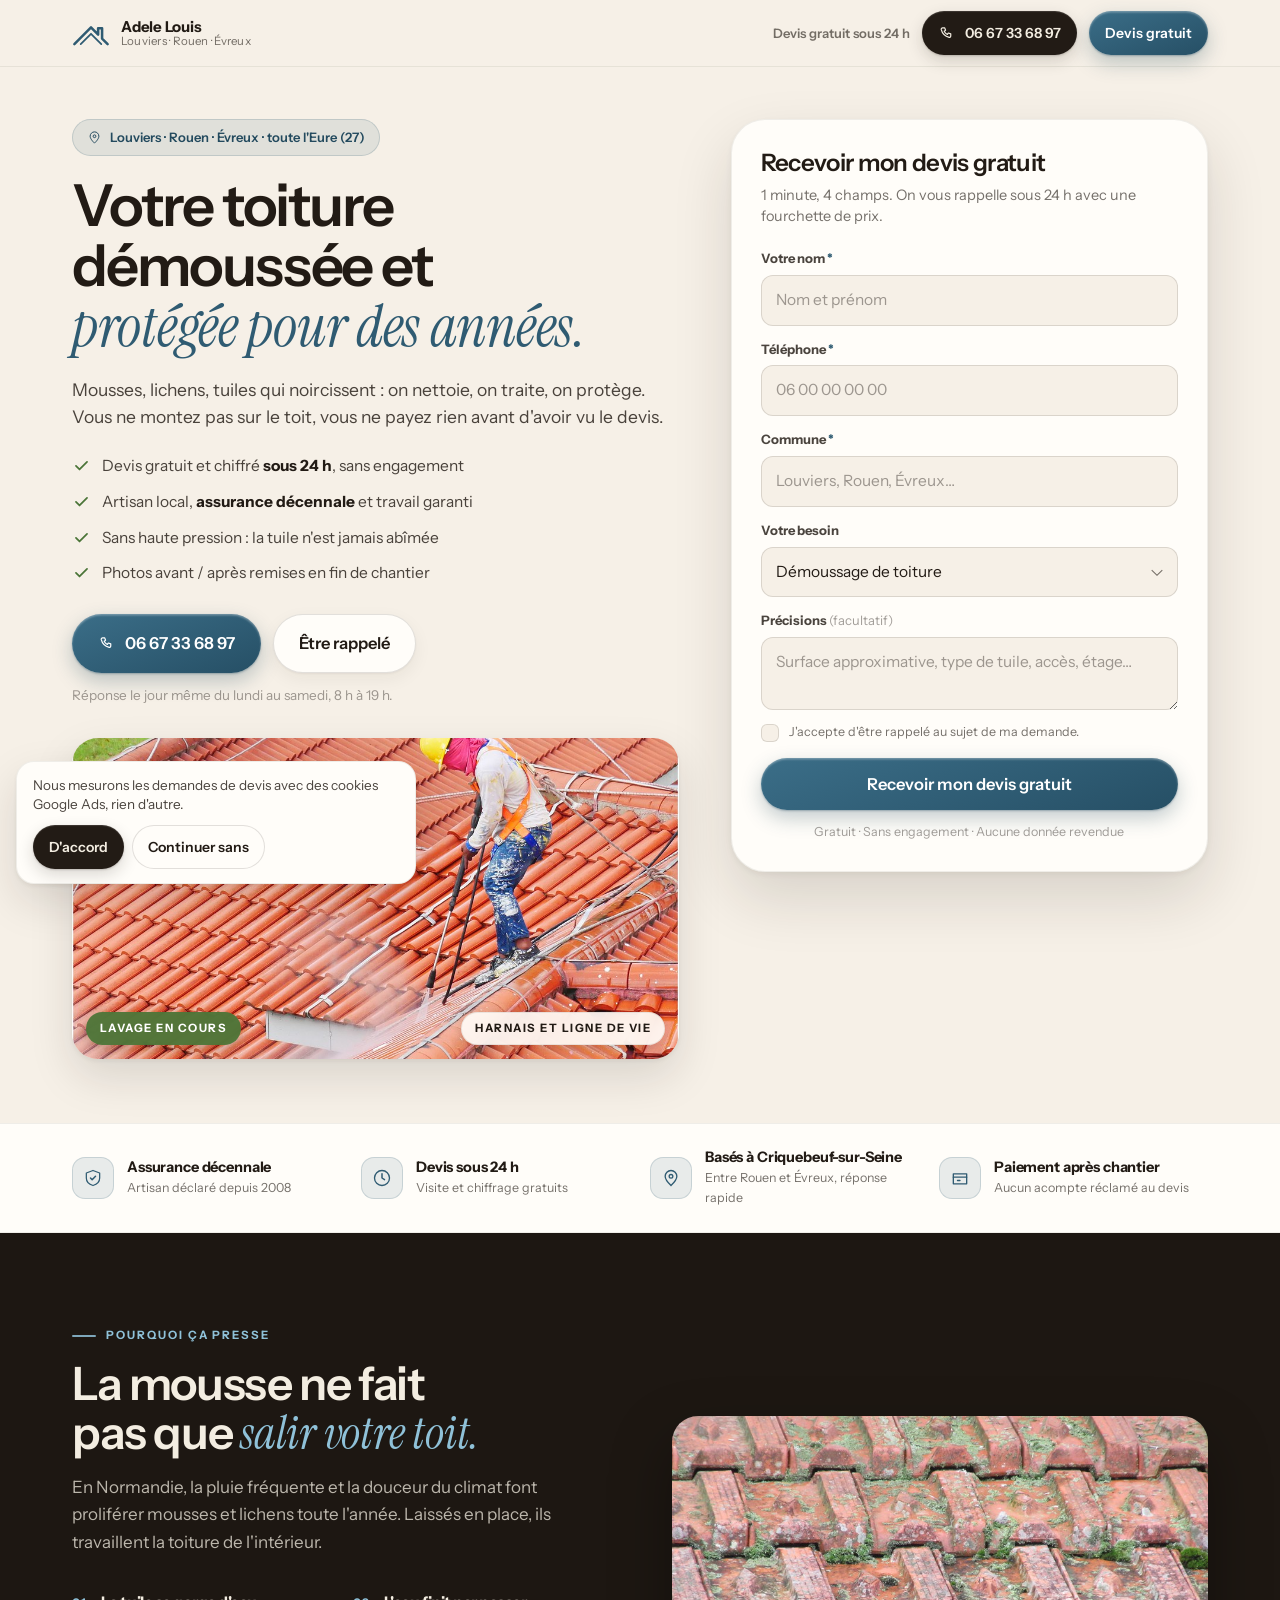
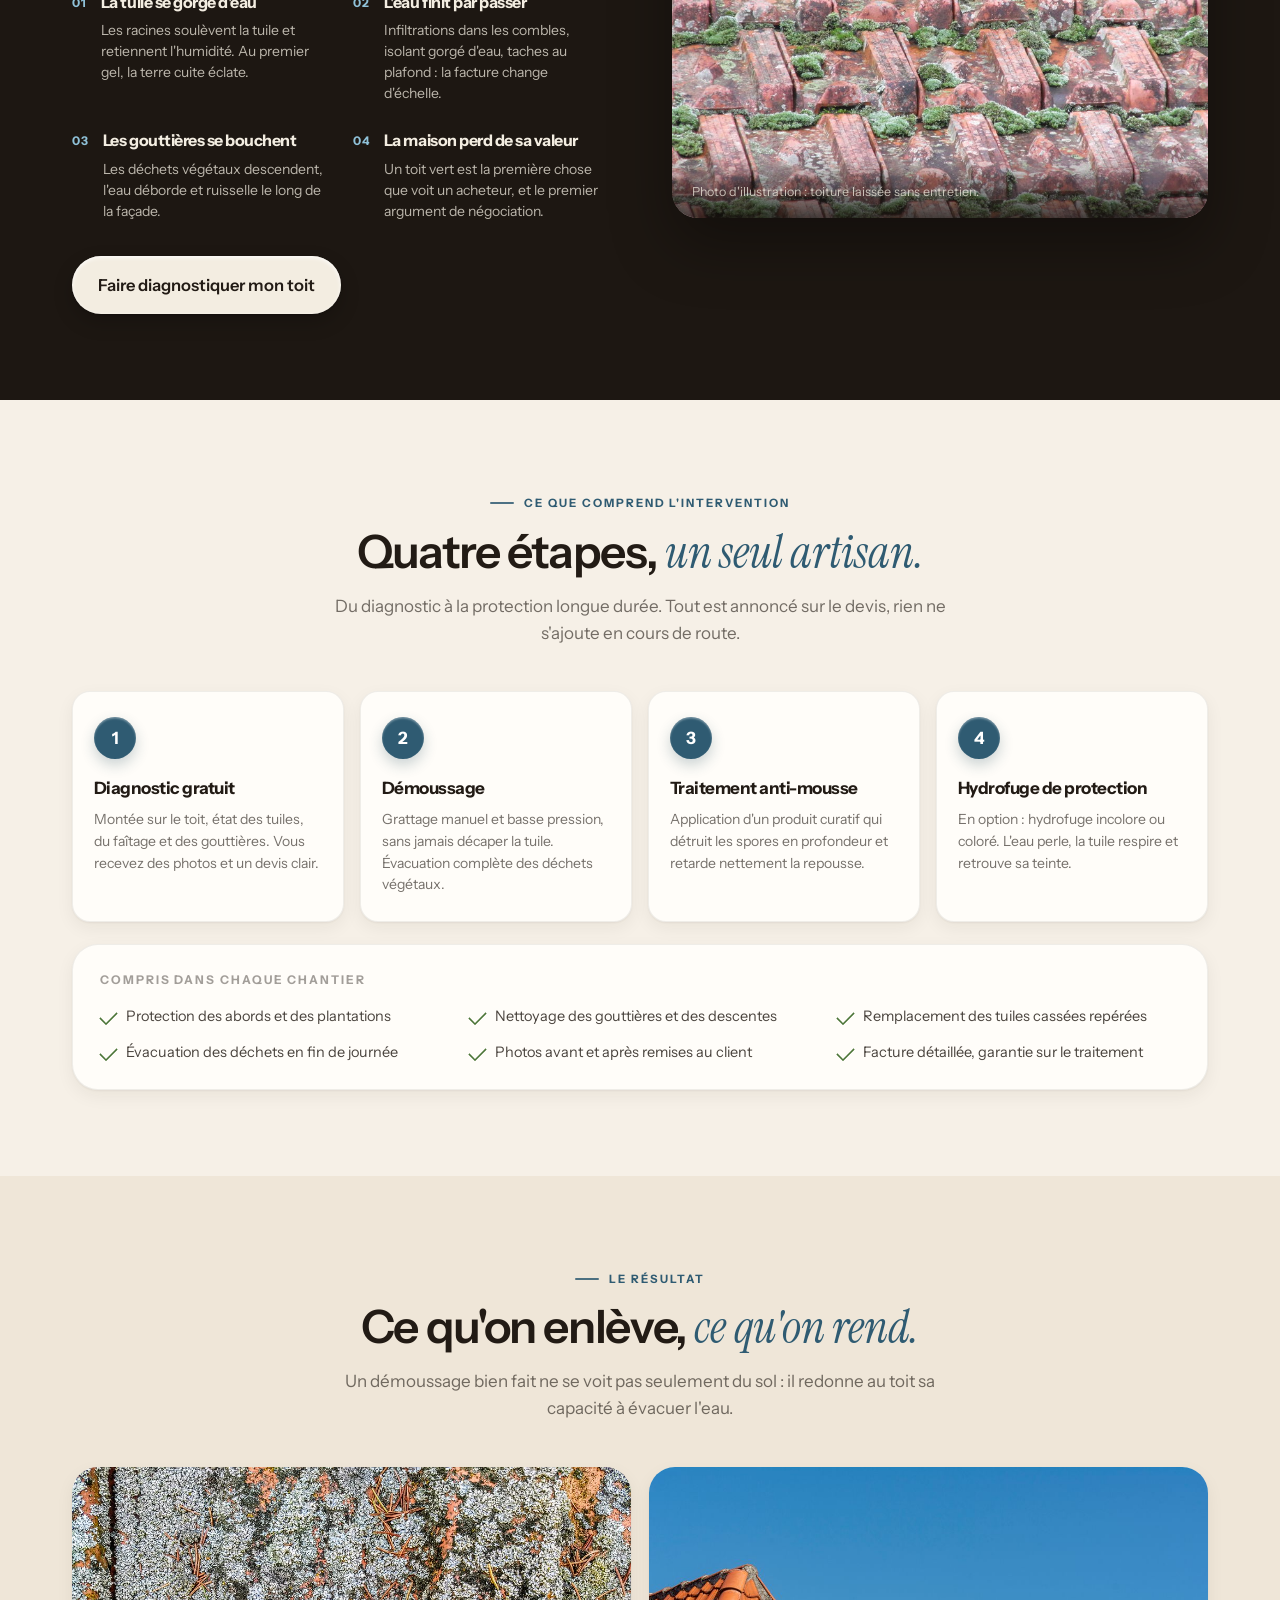
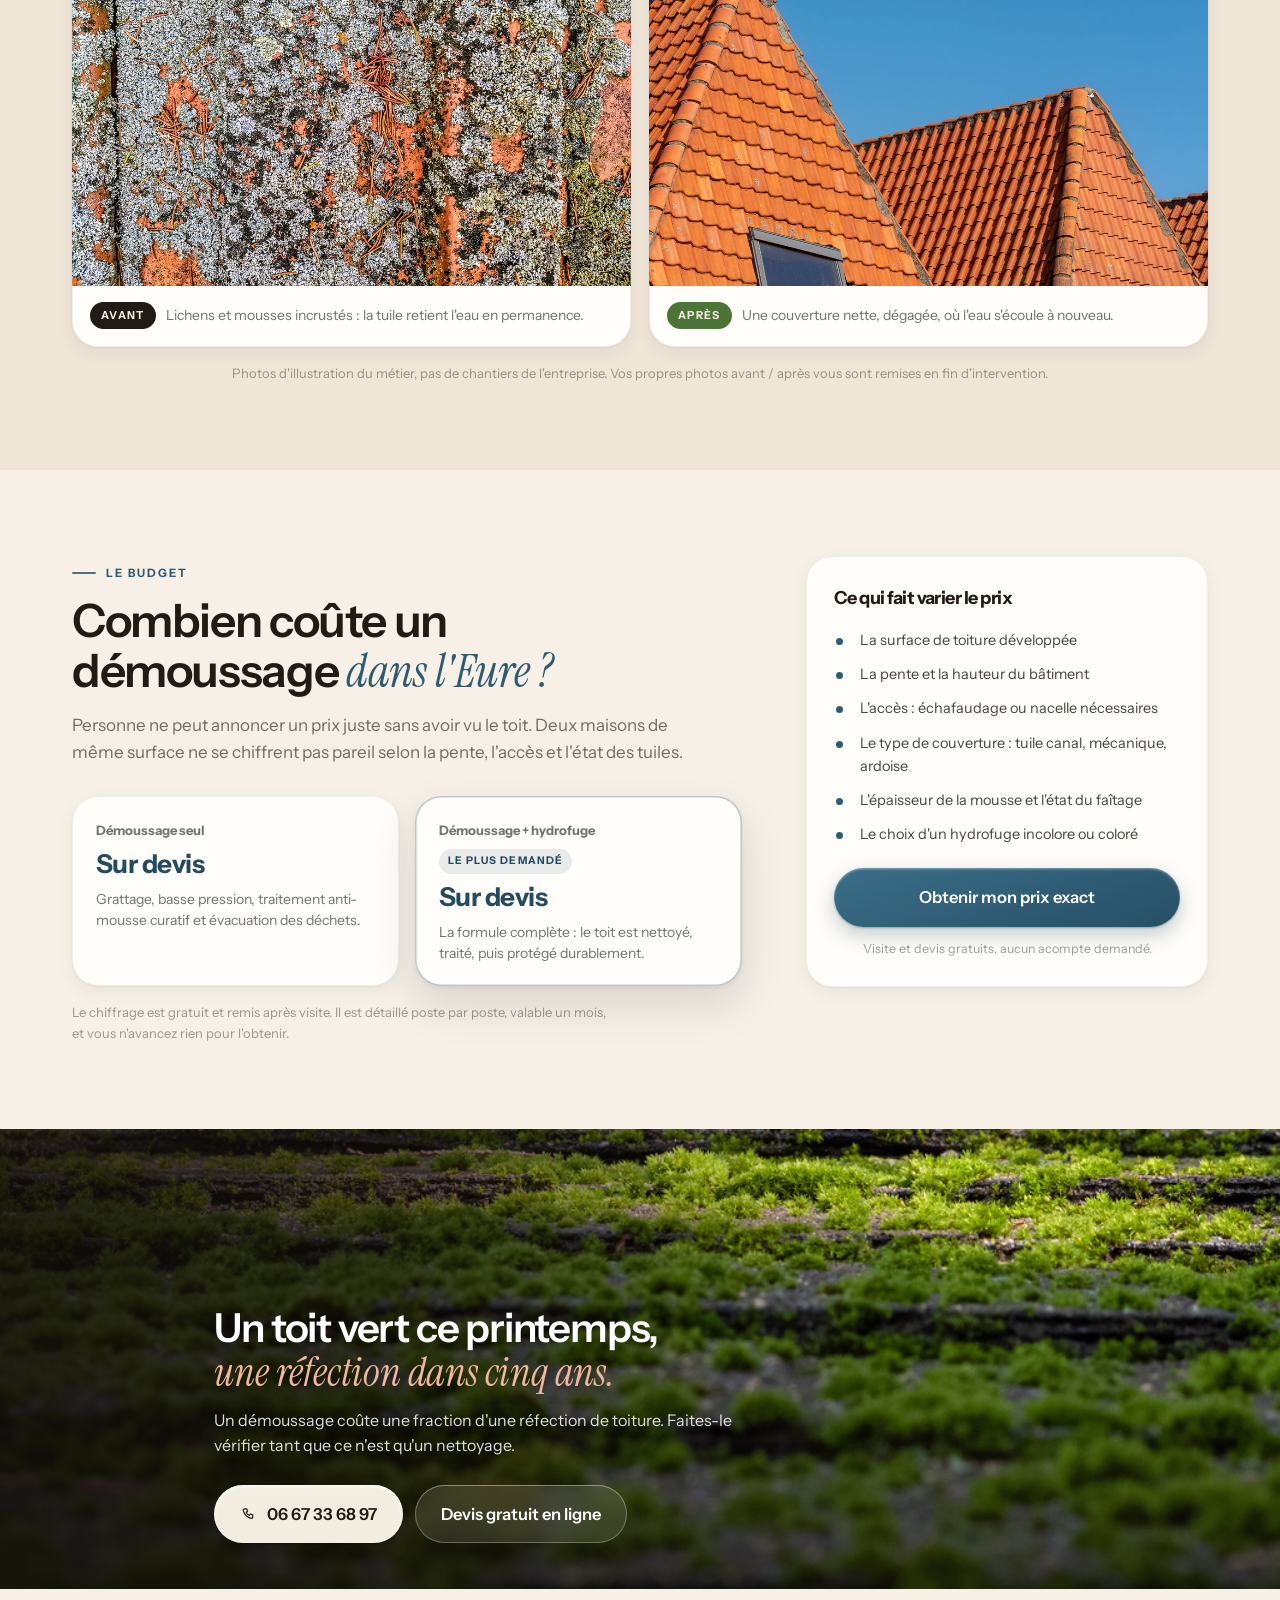
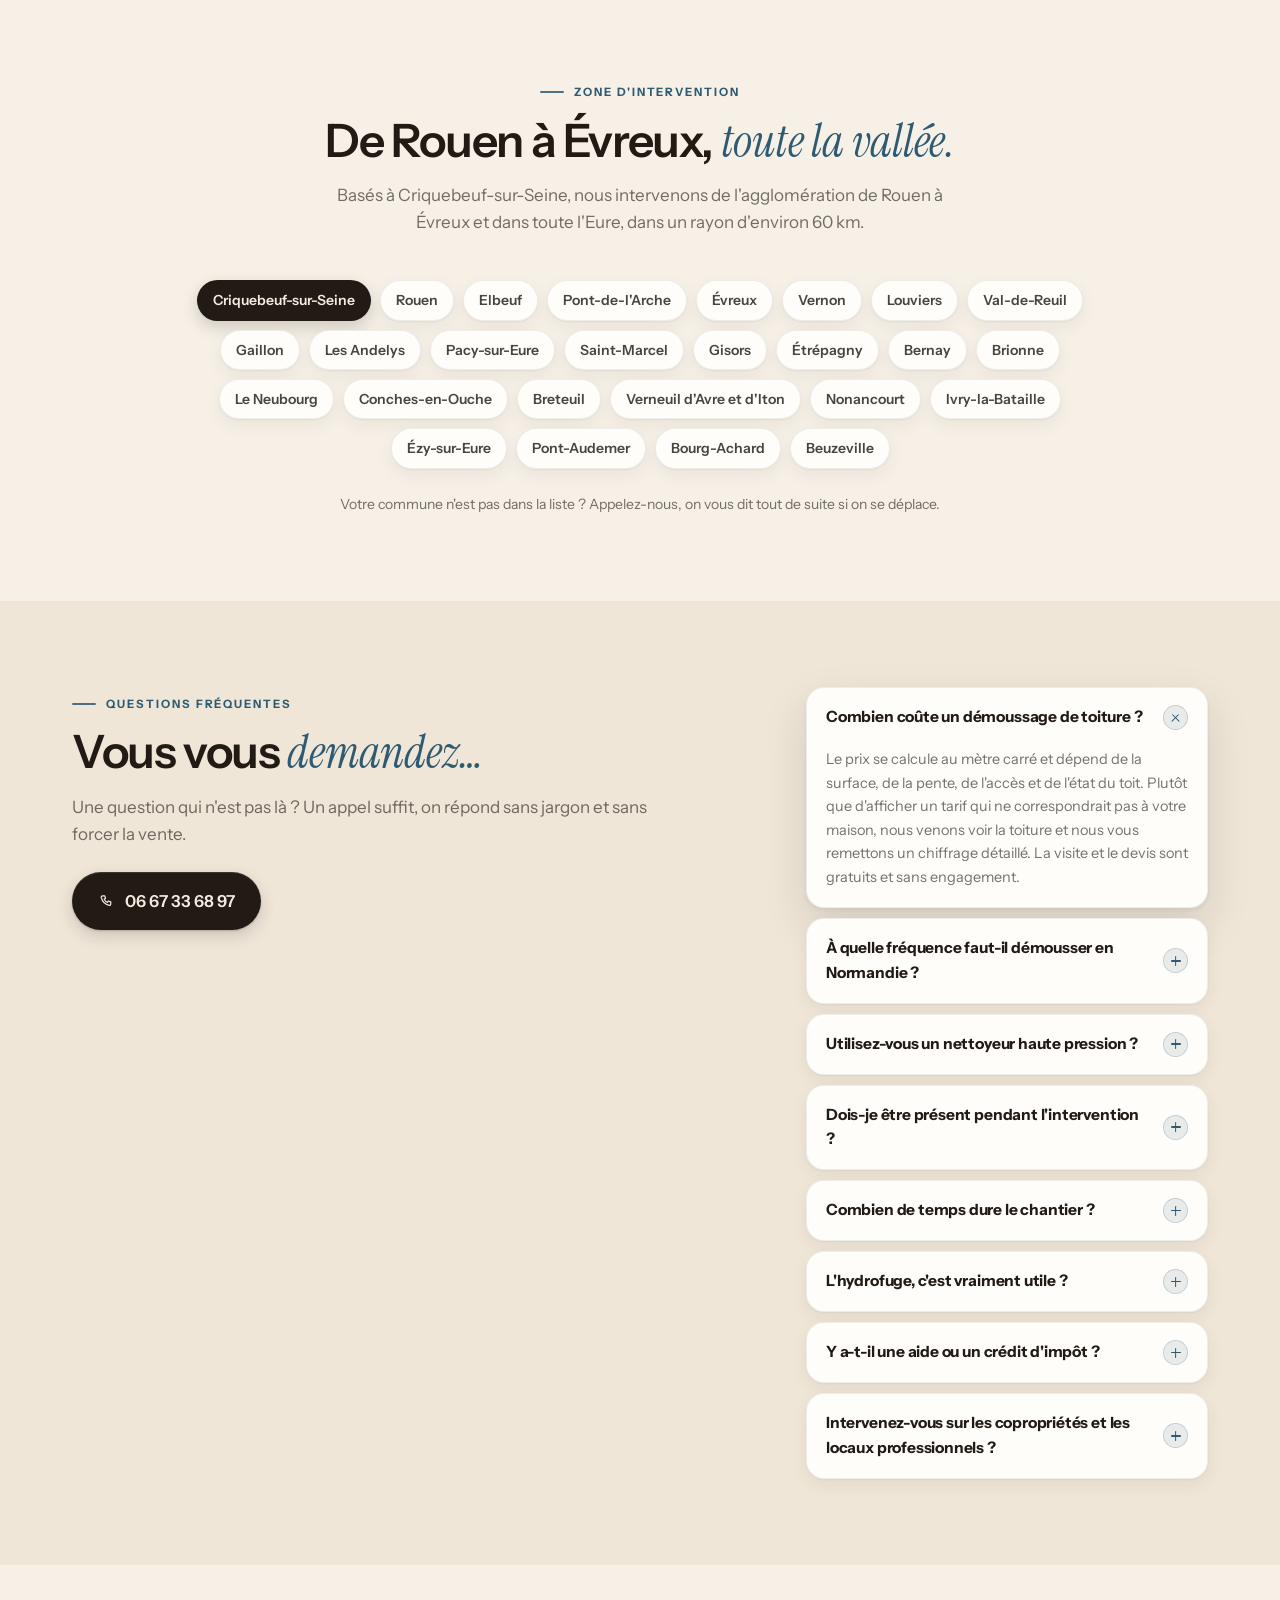
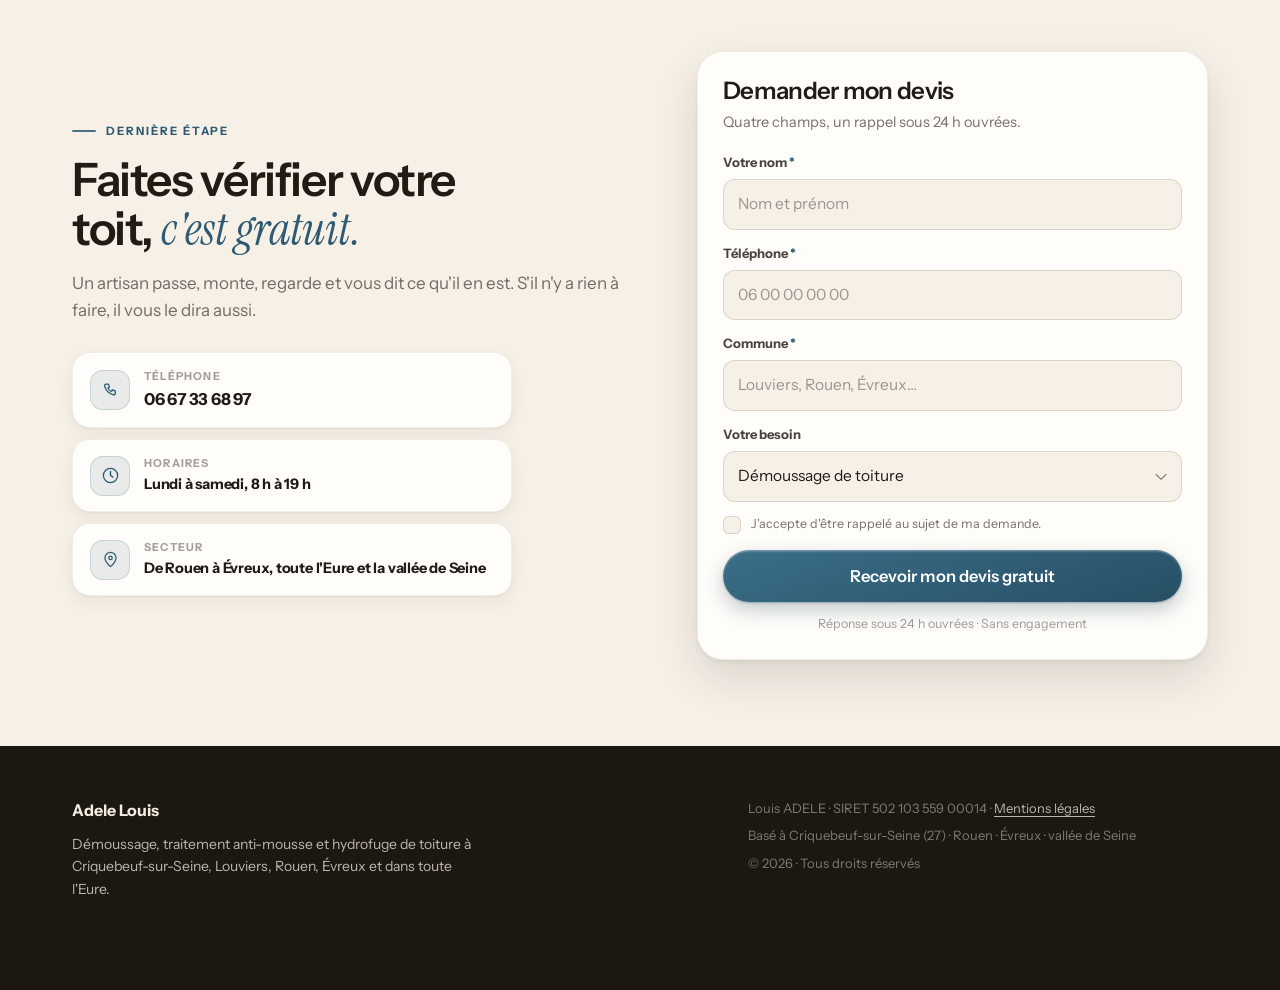
==== index.html @ 1c29164e "Mentions légales (SIRET 502 103 559 00014) + ancienneté 2008 en réassurance Co-Authored-By: Claude F" ====
<!DOCTYPE html>
<html lang="fr">
<head>
<meta charset="UTF-8" />
<meta name="viewport" content="width=device-width, initial-scale=1" />

<!-- ============================================================
     Réels et vérifiés : le nom "Adele Louis" (artisan dans l'Eure, 27)
     Réels et vérifiés aussi : le téléphone 06 67 33 68 97 et les conversions
     Google Ads (compte 154-409-0091, étiquettes AW-18401220120 câblées).
     Clé Web3Forms EN PLACE (2026-09-04) : les 2 formulaires envoient pour de vrai.
     Domaine EN LIGNE (Cloudflare Pages, auto-deploy depuis GitHub).
     Mentions légales EN PLACE (SIRET 502 103 559 00014, page mentions-legales.html).
     ⚠️ RESTE À FAIRE : avis Google (section #avis), prix (« Sur devis »),
     nom de l'assureur décennale à ajouter aux mentions dès que le client le donne.
     Détail complet dans README.md
     ============================================================ -->

<title>Démoussage de toiture dans l'Eure : devis gratuit sous 24 h | Louviers, Rouen, Évreux</title>
<meta name="description" content="Démoussage et traitement hydrofuge de toiture à Louviers, Rouen, Évreux et dans toute l'Eure (27). Artisan local, assurance décennale, devis gratuit sous 24 h. ☎ 06 67 33 68 97" />
<!-- ⚠️ noindex tant que la page n'a ni mentions légales, ni SIRET, ni domaine définitif :
     une fiche d'entreprise incomplète n'a rien à faire dans l'index Google. Google Ads, lui,
     accepte parfaitement une landing en noindex : le noindex ne bloque pas la diffusion.
     Passer en "index, follow" une fois le légal en place, ou laisser noindex si la page
     double le site existant du client : une landing Ads n'a pas besoin d'être indexée. -->
<meta name="robots" content="noindex, nofollow" />
<link rel="canonical" href="https://adelelouis-toiture.fr/" />

<meta property="og:type" content="website" />
<meta property="og:locale" content="fr_FR" />
<meta property="og:title" content="Démoussage de toiture dans l'Eure : devis gratuit sous 24 h" />
<meta property="og:description" content="Votre toit débarrassé des mousses et lichens, puis protégé pour des années. Évreux, Vernon, Louviers et toute l'Eure. Devis gratuit et sans engagement." />
<meta property="og:url" content="https://adelelouis-toiture.fr/" />
<meta property="og:image" content="https://adelelouis-toiture.fr/assets/img/artisan-lavage-toiture.jpg" />
<meta name="twitter:card" content="summary_large_image" />

<link rel="icon" type="image/svg+xml" href="assets/favicon.svg" />
<meta name="theme-color" content="#F6F0E7" />
<meta name="geo.region" content="FR-27" />
<meta name="geo.placename" content="Criquebeuf-sur-Seine" />

<link rel="preconnect" href="https://fonts.googleapis.com" />
<link rel="preconnect" href="https://fonts.gstatic.com" crossorigin />
<link rel="stylesheet" href="https://fonts.googleapis.com/css2?family=Instrument+Sans:wght@400;500;600;700&family=Instrument+Serif:ital@1&display=swap" />
<link rel="stylesheet" href="assets/styles.css?v=4" />

<!-- Google Ads : Consent Mode v2 (défaut refusé, RGPD/CNIL) PUIS gtag.
     url_passthrough préserve le gclid même sans cookies ; le bandeau de
     consentement (script.js) passe en "granted" si le visiteur accepte. -->
<script>
window.dataLayer = window.dataLayer || [];
function gtag(){dataLayer.push(arguments);}
(function(){
  var choix = null;
  try { choix = localStorage.getItem('consent-ads'); } catch(e){}
  var etat = choix === 'granted' ? 'granted' : 'denied';
  gtag('consent', 'default', {
    ad_storage: etat, ad_user_data: etat, ad_personalization: etat,
    analytics_storage: etat, wait_for_update: 500
  });
  window.CONSENT_CHOIX = choix; /* null = pas encore choisi, bandeau à afficher */
})();
gtag('set', 'ads_data_redaction', true);
gtag('set', 'url_passthrough', true);
gtag('js', new Date());
gtag('config', 'AW-18401220120', { allow_enhanced_conversions: true });
window.ADS_CONVERSION = 'AW-18401220120/ARwzCM62vuUcEJisscZE';        /* « Demande de devis (site) » */
window.ADS_CONVERSION_APPEL = 'AW-18401220120/Rq2CCKC4vuUcEJisscZE';  /* « Appel depuis le site » */
</script>
<script async src="https://www.googletagmanager.com/gtag/js?id=AW-18401220120"></script>
<!-- GTM optionnel (désactivé tant que l'ID est un placeholder) -->
<script>
window.GTM_ID = 'GTM-XXXXXXX';
(function(w,d,s,l,i){if(i.indexOf('XXXX')!==-1)return;w[l]=w[l]||[];w[l].push({'gtm.start':new Date().getTime(),event:'gtm.js'});
var f=d.getElementsByTagName(s)[0],j=d.createElement(s),dl=l!='dataLayer'?'&l='+l:'';j.async=true;
j.src='https://www.googletagmanager.com/gtm.js?id='+i+dl;f.parentNode.insertBefore(j,f);})(window,document,'script','dataLayer',window.GTM_ID);
</script>

<script type="application/ld+json">
{
  "@context": "https://schema.org",
  "@type": "RoofingContractor",
  "@id": "https://adelelouis-toiture.fr/#business",
  "name": "Adele Louis",
  "url": "https://adelelouis-toiture.fr/",
  "telephone": "+33667336897",
  "image": "https://adelelouis-toiture.fr/assets/img/artisan-lavage-toiture.jpg",
  "priceRange": "€€",
  "currenciesAccepted": "EUR",
  "paymentAccepted": "Chèque, Virement, Carte bancaire, Espèces",
  "slogan": "Votre toiture nettoyée et protégée, sans monter sur le toit.",
  "description": "Démoussage, nettoyage et traitement hydrofuge de toiture à Louviers, Rouen, Évreux et dans toute l'Eure. Artisan local, travail garanti, devis gratuit sous 24 h.",
  "address": {"@type":"PostalAddress","addressLocality":"Criquebeuf-sur-Seine","postalCode":"27340","addressRegion":"Normandie","addressCountry":"FR"},
  "geo": {"@type":"GeoCoordinates","latitude":49.3053,"longitude":1.0997},
  "openingHoursSpecification": [{"@type":"OpeningHoursSpecification","dayOfWeek":["Monday","Tuesday","Wednesday","Thursday","Friday","Saturday"],"opens":"08:00","closes":"19:00"}],
  "areaServed": [
    {"@type":"City","name":"Criquebeuf-sur-Seine"},
    {"@type":"City","name":"Rouen"},
    {"@type":"City","name":"Elbeuf"},
    {"@type":"City","name":"Pont-de-l'Arche"},
    {"@type":"City","name":"Évreux"},
    {"@type":"City","name":"Vernon"},
    {"@type":"City","name":"Louviers"},
    {"@type":"City","name":"Val-de-Reuil"},
    {"@type":"City","name":"Gaillon"},
    {"@type":"City","name":"Les Andelys"},
    {"@type":"City","name":"Pacy-sur-Eure"},
    {"@type":"City","name":"Gisors"},
    {"@type":"City","name":"Bernay"},
    {"@type":"City","name":"Le Neubourg"},
    {"@type":"City","name":"Conches-en-Ouche"},
    {"@type":"City","name":"Pont-Audemer"}
  ],
  "hasOfferCatalog": {
    "@type":"OfferCatalog",
    "name":"Nettoyage et protection de toiture",
    "itemListElement":[
      {"@type":"Offer","itemOffered":{"@type":"Service","name":"Démoussage de toiture"}},
      {"@type":"Offer","itemOffered":{"@type":"Service","name":"Traitement anti-mousse curatif et préventif"}},
      {"@type":"Offer","itemOffered":{"@type":"Service","name":"Traitement hydrofuge de toiture, incolore ou coloré"}},
      {"@type":"Offer","itemOffered":{"@type":"Service","name":"Nettoyage de gouttières"}},
      {"@type":"Offer","itemOffered":{"@type":"Service","name":"Réparation de tuiles et reprise de faîtage"}}
    ]
  }
}
</script>
<script type="application/ld+json">
{
  "@context": "https://schema.org",
  "@type": "FAQPage",
  "mainEntity": [
    {"@type":"Question","name":"Combien coûte un démoussage de toiture dans l'Eure ?","acceptedAnswer":{"@type":"Answer","text":"Le prix se calcule au mètre carré et dépend de la surface, de la pente, de l'accès et de l'état du toit. Le chiffrage est établi après visite, il est gratuit, détaillé et sans engagement."}},
    {"@type":"Question","name":"Quand faut-il démousser sa toiture en Normandie ?","acceptedAnswer":{"@type":"Answer","text":"Le climat normand, humide une grande partie de l'année, fait proliférer mousses et lichens plus vite qu'ailleurs. Un contrôle tous les deux à trois ans et un démoussage dès que les tuiles verdissent suffisent à préserver l'étanchéité."}},
    {"@type":"Question","name":"Utilisez-vous un nettoyeur haute pression ?","acceptedAnswer":{"@type":"Answer","text":"Non, pas sur une tuile ancienne. La haute pression décape la couche de surface et rend la tuile poreuse. Nous travaillons au grattage manuel et à la basse pression, puis nous appliquons un traitement anti-mousse qui finit le travail en profondeur."}},
    {"@type":"Question","name":"Faut-il être présent pendant l'intervention ?","acceptedAnswer":{"@type":"Answer","text":"Non. Nous avons seulement besoin d'un accès à la maison et à un point d'eau. Vous recevez des photos avant et après le chantier."}},
    {"@type":"Question","name":"Combien de temps dure un chantier de démoussage ?","acceptedAnswer":{"@type":"Answer","text":"Sur une maison individuelle, une journée suffit dans la grande majorité des cas. Le traitement hydrofuge est appliqué le même jour ou après séchage, selon la météo."}},
    {"@type":"Question","name":"Le démoussage de toiture donne-t-il droit à une aide ou à un crédit d'impôt ?","acceptedAnswer":{"@type":"Answer","text":"Non. Le démoussage est un entretien courant, il n'ouvre droit ni au crédit d'impôt ni à MaPrimeRénov'. En revanche il coûte bien moins cher qu'une réfection de toiture, que l'absence d'entretien finit par rendre nécessaire."}}
  ]
}
</script>
</head>
<body>

<!-- ================= HEADER ================= -->
<header class="topbar">
  <div class="wrap topbar-in">
    <a href="#top" class="brand" aria-label="Adele Louis">
      <span class="brand-mark" aria-hidden="true"><svg viewBox="0 0 48 40" fill="none"><path d="M3 34 24 13l9 9v-8h5v13l7 7" stroke="currentColor" stroke-width="3.2" stroke-linecap="round" stroke-linejoin="round"/><path d="M11 34 24 21l13 13" stroke="currentColor" stroke-width="2.2" stroke-linecap="round" stroke-linejoin="round"/></svg></span>
      <span class="brand-txt"><b>Adele Louis</b><span class="bd">Louviers · Rouen · Évreux</span></span>
    </a>
    <div class="topbar-cta">
      <span class="topbar-note">Devis gratuit sous 24 h</span>
      <a href="tel:+33667336897" class="btn btn-ink btn-sm js-tel">
        <svg viewBox="0 0 24 24" fill="none" aria-hidden="true"><path d="M6.5 4h3l1.2 3.5-2 1.3a11 11 0 0 0 4.5 4.5l1.3-2 3.5 1.2v3a2 2 0 0 1-2.2 2A15.5 15.5 0 0 1 4.5 6.2 2 2 0 0 1 6.5 4Z" stroke="currentColor" stroke-width="1.7" stroke-linejoin="round"/></svg>
        06 67 33 68 97
      </a>
      <a href="#devis" class="btn btn-accent btn-sm">Devis gratuit</a>
    </div>
  </div>
</header>

<main id="top">

<!-- ================= HERO ================= -->
<section class="hero">
  <div class="wrap hero-grid">

    <div class="hero-copy">
      <span class="hero-loc">
        <svg viewBox="0 0 24 24" fill="none" aria-hidden="true"><path d="M12 21s7-6.3 7-11a7 7 0 1 0-14 0c0 4.7 7 11 7 11Z" stroke="currentColor" stroke-width="1.6"/><circle cx="12" cy="10" r="2.2" stroke="currentColor" stroke-width="1.6"/></svg>
        Louviers · Rouen · Évreux · toute l'Eure (27)
      </span>

      <h1>Votre toiture démoussée et <em>protégée pour des années.</em></h1>

      <p class="hero-sub">Mousses, lichens, tuiles qui noircissent : on nettoie, on traite, on protège. Vous ne montez pas sur le toit, vous ne payez rien avant d'avoir vu le devis.</p>

      <ul class="hero-points">
        <li><svg viewBox="0 0 24 24" fill="none" aria-hidden="true"><path d="m5 12.5 4.5 4.5L19 7.5" stroke="currentColor" stroke-width="2.2" stroke-linecap="round" stroke-linejoin="round"/></svg><span>Devis gratuit et chiffré <b>sous 24 h</b>, sans engagement</span></li>
        <li><svg viewBox="0 0 24 24" fill="none" aria-hidden="true"><path d="m5 12.5 4.5 4.5L19 7.5" stroke="currentColor" stroke-width="2.2" stroke-linecap="round" stroke-linejoin="round"/></svg><span>Artisan local, <b>assurance décennale</b> et travail garanti</span></li>
        <li><svg viewBox="0 0 24 24" fill="none" aria-hidden="true"><path d="m5 12.5 4.5 4.5L19 7.5" stroke="currentColor" stroke-width="2.2" stroke-linecap="round" stroke-linejoin="round"/></svg><span>Sans haute pression : la tuile n'est jamais abîmée</span></li>
        <li><svg viewBox="0 0 24 24" fill="none" aria-hidden="true"><path d="m5 12.5 4.5 4.5L19 7.5" stroke="currentColor" stroke-width="2.2" stroke-linecap="round" stroke-linejoin="round"/></svg><span>Photos avant / après remises en fin de chantier</span></li>
      </ul>

      <div class="hero-cta">
        <a href="tel:+33667336897" class="btn btn-accent btn-lg js-tel">
          <svg viewBox="0 0 24 24" fill="none" aria-hidden="true"><path d="M6.5 4h3l1.2 3.5-2 1.3a11 11 0 0 0 4.5 4.5l1.3-2 3.5 1.2v3a2 2 0 0 1-2.2 2A15.5 15.5 0 0 1 4.5 6.2 2 2 0 0 1 6.5 4Z" stroke="currentColor" stroke-width="1.7" stroke-linejoin="round"/></svg>
          06 67 33 68 97
        </a>
        <a href="#devis" class="btn btn-ghost btn-lg">Être rappelé</a>
      </div>
      <p class="hero-micro">Réponse le jour même du lundi au samedi, 8 h à 19 h.</p>

      <figure class="hero-proof">
        <img src="assets/img/artisan-lavage-toiture.jpg" width="1024" height="770" alt="Artisan harnaché nettoyant une toiture en tuiles à la lance basse pression" fetchpriority="high" />
        <span class="tag tag-left tag-ok">Lavage en cours</span>
        <span class="tag tag-right">Harnais et ligne de vie</span>
      </figure>
    </div>

    <!-- FORMULAIRE : au-dessus de la ligne de flottaison -->
    <aside class="hero-form" id="devis">
      <div class="form-card">
        <div class="form-head">
          <h2>Recevoir mon devis gratuit</h2>
          <p>1 minute, 4 champs. On vous rappelle sous 24 h avec une fourchette de prix.</p>
        </div>

        <form class="js-devis" id="devis-form" novalidate>
          <input type="hidden" name="access_key" value="a503fdc2-81ae-4a0e-b568-4fcb507ce704" />
          <input type="checkbox" name="botcheck" tabindex="-1" autocomplete="off" style="display:none" aria-hidden="true" />
          <!-- Traçabilité Google Ads : rempli automatiquement par script.js -->
          <input type="hidden" name="gclid" /><input type="hidden" name="source" /><input type="hidden" name="campagne" /><input type="hidden" name="mot_cle" /><input type="hidden" name="page" />

          <div class="field">
            <label for="nom">Votre nom <span class="req">*</span></label>
            <input id="nom" name="nom" type="text" required autocomplete="name" placeholder="Nom et prénom" />
          </div>
          <div class="field">
            <label for="tel">Téléphone <span class="req">*</span></label>
            <input id="tel" name="tel" type="tel" required autocomplete="tel" inputmode="tel" placeholder="06 00 00 00 00" />
          </div>
          <div class="field">
            <label for="ville">Commune <span class="req">*</span></label>
            <input id="ville" name="ville" type="text" required autocomplete="address-level2" placeholder="Louviers, Rouen, Évreux…" />
          </div>
          <div class="field">
            <label for="besoin">Votre besoin</label>
            <div class="select-wrap">
              <select id="besoin" name="besoin">
                <option>Démoussage de toiture</option>
                <option>Démoussage + traitement hydrofuge</option>
                <option>Nettoyage de gouttières</option>
                <option>Toiture qui fuit ou tuiles cassées</option>
                <option>Je ne sais pas, je veux un avis</option>
              </select>
            </div>
          </div>
          <div class="field field-opt">
            <label for="message">Précisions <span class="opt">(facultatif)</span></label>
            <textarea id="message" name="message" rows="2" placeholder="Surface approximative, type de tuile, accès, étage…"></textarea>
          </div>

          <label class="consent"><input type="checkbox" required /> <span>J'accepte d'être rappelé au sujet de ma demande.</span></label>

          <button type="submit" class="btn btn-accent btn-lg btn-block">Recevoir mon devis gratuit</button>
          <p class="form-note">Gratuit · Sans engagement · Aucune donnée revendue</p>

          <div class="form-success" role="status">
            <b>Demande bien reçue.</b><br>On vous rappelle sous 24 h ouvrées.<br>
            <a href="tel:+33667336897" class="js-tel">Besoin d'aller plus vite ? 06 67 33 68 97</a>
          </div>
          <div class="form-error" role="alert">L'envoi a échoué. Appelez-nous directement au <a href="tel:+33667336897" class="js-tel">06 67 33 68 97</a>.</div>
        </form>
      </div>
    </aside>

  </div>
</section>

<!-- ================= RÉASSURANCE ================= -->
<div class="trust">
  <div class="wrap trust-in">
    <div class="trust-item"><span class="ic"><svg viewBox="0 0 24 24" fill="none"><path d="M12 3 4 6v6c0 4.5 3.2 7.6 8 9 4.8-1.4 8-4.5 8-9V6l-8-3Z" stroke="currentColor" stroke-width="1.5" stroke-linejoin="round"/><path d="m9 12 2 2 4-4" stroke="currentColor" stroke-width="1.8" stroke-linecap="round" stroke-linejoin="round"/></svg></span><span><b>Assurance décennale</b><span>Artisan déclaré depuis 2008</span></span></div>
    <div class="trust-item"><span class="ic"><svg viewBox="0 0 24 24" fill="none"><path d="M12 7v5l3 2" stroke="currentColor" stroke-width="1.8" stroke-linecap="round" stroke-linejoin="round"/><circle cx="12" cy="12" r="9" stroke="currentColor" stroke-width="1.6"/></svg></span><span><b>Devis sous 24 h</b><span>Visite et chiffrage gratuits</span></span></div>
    <div class="trust-item"><span class="ic"><svg viewBox="0 0 24 24" fill="none"><path d="M12 21s7-6.3 7-11a7 7 0 1 0-14 0c0 4.7 7 11 7 11Z" stroke="currentColor" stroke-width="1.6"/><circle cx="12" cy="10" r="2.2" stroke="currentColor" stroke-width="1.6"/></svg></span><span><b>Basés à Criquebeuf-sur-Seine</b><span>Entre Rouen et Évreux, réponse rapide</span></span></div>
    <div class="trust-item"><span class="ic"><svg viewBox="0 0 24 24" fill="none"><path d="M4 7h16v12H4z" stroke="currentColor" stroke-width="1.6" stroke-linejoin="round"/><path d="M4 11h16M9 15h3" stroke="currentColor" stroke-width="1.6" stroke-linecap="round"/></svg></span><span><b>Paiement après chantier</b><span>Aucun acompte réclamé au devis</span></span></div>
  </div>
</div>

<!-- ================= LE PROBLÈME ================= -->
<section class="section section-dark" id="pourquoi">
  <div class="wrap split">
    <div>
      <span class="eyebrow eyebrow-light">Pourquoi ça presse</span>
      <h2 class="h2">La mousse ne fait pas que <em>salir votre toit.</em></h2>
      <p class="lead lead-light">En Normandie, la pluie fréquente et la douceur du climat font proliférer mousses et lichens toute l'année. Laissés en place, ils travaillent la toiture de l'intérieur.</p>
      <div class="risk-list">
        <div class="risk"><span class="n">01</span><div><h3>La tuile se gorge d'eau</h3><p>Les racines soulèvent la tuile et retiennent l'humidité. Au premier gel, la terre cuite éclate.</p></div></div>
        <div class="risk"><span class="n">02</span><div><h3>L'eau finit par passer</h3><p>Infiltrations dans les combles, isolant gorgé d'eau, taches au plafond : la facture change d'échelle.</p></div></div>
        <div class="risk"><span class="n">03</span><div><h3>Les gouttières se bouchent</h3><p>Les déchets végétaux descendent, l'eau déborde et ruisselle le long de la façade.</p></div></div>
        <div class="risk"><span class="n">04</span><div><h3>La maison perd de sa valeur</h3><p>Un toit vert est la première chose que voit un acheteur, et le premier argument de négociation.</p></div></div>
      </div>
      <a href="#devis" class="btn btn-cream btn-lg risk-cta">Faire diagnostiquer mon toit</a>
    </div>
    <figure class="split-visual">
      <img src="assets/img/toiture-tuiles-mousse.jpg" width="1024" height="576" alt="Coussins de mousse incrustés entre les tuiles mécaniques d'une toiture" loading="lazy" />
      <figcaption>Photo d'illustration : toiture laissée sans entretien.</figcaption>
    </figure>
  </div>
</section>

<!-- ================= LA PRESTATION ================= -->
<section class="section" id="prestation">
  <div class="wrap">
    <div class="sec-head center">
      <span class="eyebrow">Ce que comprend l'intervention</span>
      <h2 class="h2">Quatre étapes, <em>un seul artisan.</em></h2>
      <p class="lead center">Du diagnostic à la protection longue durée. Tout est annoncé sur le devis, rien ne s'ajoute en cours de route.</p>
    </div>
    <div class="steps">
      <div class="step"><div class="n">1</div><h3>Diagnostic gratuit</h3><p>Montée sur le toit, état des tuiles, du faîtage et des gouttières. Vous recevez des photos et un devis clair.</p></div>
      <div class="step"><div class="n">2</div><h3>Démoussage</h3><p>Grattage manuel et basse pression, sans jamais décaper la tuile. Évacuation complète des déchets végétaux.</p></div>
      <div class="step"><div class="n">3</div><h3>Traitement anti-mousse</h3><p>Application d'un produit curatif qui détruit les spores en profondeur et retarde nettement la repousse.</p></div>
      <div class="step"><div class="n">4</div><h3>Hydrofuge de protection</h3><p>En option : hydrofuge incolore ou coloré. L'eau perle, la tuile respire et retrouve sa teinte.</p></div>
    </div>
    <div class="incl">
      <p class="incl-title">Compris dans chaque chantier</p>
      <ul class="incl-list">
        <li>Protection des abords et des plantations</li>
        <li>Nettoyage des gouttières et des descentes</li>
        <li>Remplacement des tuiles cassées repérées</li>
        <li>Évacuation des déchets en fin de journée</li>
        <li>Photos avant et après remises au client</li>
        <li>Facture détaillée, garantie sur le traitement</li>
      </ul>
    </div>
  </div>
</section>

<!-- ================= AVANT / APRÈS ================= -->
<section class="section section-raise" id="resultat">
  <div class="wrap">
    <div class="sec-head center">
      <span class="eyebrow">Le résultat</span>
      <h2 class="h2">Ce qu'on enlève, <em>ce qu'on rend.</em></h2>
      <p class="lead center">Un démoussage bien fait ne se voit pas seulement du sol : il redonne au toit sa capacité à évacuer l'eau.</p>
    </div>
    <div class="ba">
      <figure><img src="assets/img/avant-lichens-tuiles.jpg" width="1024" height="768" alt="Tuiles couvertes de lichens et de mousses qui retiennent l'humidité" loading="lazy" /><figcaption><span class="badge">Avant</span> Lichens et mousses incrustés : la tuile retient l'eau en permanence.</figcaption></figure>
      <figure><img src="assets/img/apres-toiture-nette.jpg" width="1200" height="800" alt="Toiture en tuiles nette et dégagée sous un ciel dégagé" loading="lazy" /><figcaption><span class="badge badge-ok">Après</span> Une couverture nette, dégagée, où l'eau s'écoule à nouveau.</figcaption></figure>
    </div>
    <p class="ba-note">Photos d'illustration du métier, pas de chantiers de l'entreprise. Vos propres photos avant / après vous sont remises en fin d'intervention.</p>
  </div>
</section>

<!-- ================= PRIX ================= -->
<section class="section" id="prix">
  <div class="wrap split split-tight">
    <div>
      <span class="eyebrow">Le budget</span>
      <h2 class="h2">Combien coûte un démoussage <em>dans l'Eure ?</em></h2>
      <p class="lead">Personne ne peut annoncer un prix juste sans avoir vu le toit. Deux maisons de même surface ne se chiffrent pas pareil selon la pente, l'accès et l'état des tuiles.</p>
      <!-- Emplacement prévu pour les fourchettes de prix, à activer seulement une fois
           validées par l'artisan. Un prix affiché puis dénoncé au téléphone coûte
           plus cher en conversion qu'un prix absent. -->
      <div class="price-cards">
        <div class="price-card">
          <span class="pc-lab">Démoussage seul</span>
          <span class="pc-val pc-val-txt">Sur devis</span>
          <p>Grattage, basse pression, traitement anti-mousse curatif et évacuation des déchets.</p>
        </div>
        <div class="price-card featured">
          <span class="pc-lab">Démoussage + hydrofuge <span class="pc-pill">le plus demandé</span></span>
          <span class="pc-val pc-val-txt">Sur devis</span>
          <p>La formule complète : le toit est nettoyé, traité, puis protégé durablement.</p>
        </div>
      </div>
      <p class="price-note">Le chiffrage est gratuit et remis après visite. Il est détaillé poste par poste, valable un mois, et vous n'avancez rien pour l'obtenir.</p>
    </div>
    <div class="price-side">
      <h3>Ce qui fait varier le prix</h3>
      <ul class="tick">
        <li>La surface de toiture développée</li>
        <li>La pente et la hauteur du bâtiment</li>
        <li>L'accès : échafaudage ou nacelle nécessaires</li>
        <li>Le type de couverture : tuile canal, mécanique, ardoise</li>
        <li>L'épaisseur de la mousse et l'état du faîtage</li>
        <li>Le choix d'un hydrofuge incolore ou coloré</li>
      </ul>
      <a href="#devis" class="btn btn-accent btn-block btn-lg">Obtenir mon prix exact</a>
      <p class="price-side-note">Visite et devis gratuits, aucun acompte demandé.</p>
    </div>
  </div>
</section>

<!-- ================= BANDE CTA PHOTO ================= -->
<section class="cta-band">
  <img src="assets/img/toit-mousse-soleil.jpg" width="1024" height="768" alt="Mousse installée sur un toit, éclairée par le soleil du soir" loading="lazy" />
  <div class="cta-band-in">
    <div class="wrap">
      <h2>Un toit vert ce printemps, <em>une réfection dans cinq ans.</em></h2>
      <p>Un démoussage coûte une fraction d'une réfection de toiture. Faites-le vérifier tant que ce n'est qu'un nettoyage.</p>
      <div class="cta-band-btns">
        <a href="tel:+33667336897" class="btn btn-cream btn-lg js-tel">
          <svg viewBox="0 0 24 24" fill="none" aria-hidden="true"><path d="M6.5 4h3l1.2 3.5-2 1.3a11 11 0 0 0 4.5 4.5l1.3-2 3.5 1.2v3a2 2 0 0 1-2.2 2A15.5 15.5 0 0 1 4.5 6.2 2 2 0 0 1 6.5 4Z" stroke="currentColor" stroke-width="1.7" stroke-linejoin="round"/></svg>
          06 67 33 68 97
        </a>
        <a href="#devis" class="btn btn-glass btn-lg">Devis gratuit en ligne</a>
      </div>
    </div>
  </div>
</section>

<!-- ================= AVIS =================
     ⚠️ N'INVENTEZ AUCUN AVIS. Collez ici les vrais avis Google du client
     (texte exact + prénom + commune), puis ajoutez aggregateRating au schema.
     Tant que la section n'est pas remplie, laissez-la masquée : c'est le cas
     par défaut grâce à hidden ci-dessous. -->
<section class="section section-raise" id="avis" hidden>
  <div class="wrap">
    <div class="sec-head center">
      <span class="eyebrow">Ils nous ont fait confiance</span>
      <h2 class="h2">Ce que disent <em>nos clients.</em></h2>
    </div>
    <div class="reviews">
      <figure class="review"><div class="stars" aria-label="5 étoiles sur 5">★★★★★</div><blockquote>[ Avis Google n° 1 à coller mot pour mot ]</blockquote><figcaption>[ Prénom ] · [ Commune ]</figcaption></figure>
      <figure class="review"><div class="stars" aria-label="5 étoiles sur 5">★★★★★</div><blockquote>[ Avis Google n° 2 à coller mot pour mot ]</blockquote><figcaption>[ Prénom ] · [ Commune ]</figcaption></figure>
      <figure class="review"><div class="stars" aria-label="5 étoiles sur 5">★★★★★</div><blockquote>[ Avis Google n° 3 à coller mot pour mot ]</blockquote><figcaption>[ Prénom ] · [ Commune ]</figcaption></figure>
    </div>
  </div>
</section>

<!-- ================= ZONES ================= -->
<section class="section" id="zones">
  <div class="wrap">
    <div class="sec-head center">
      <span class="eyebrow">Zone d'intervention</span>
      <h2 class="h2">De Rouen à Évreux, <em>toute la vallée.</em></h2>
      <p class="lead center">Basés à Criquebeuf-sur-Seine, nous intervenons de l'agglomération de Rouen à Évreux et dans toute l'Eure, dans un rayon d'environ 60 km.</p>
    </div>
    <div class="zones">
      <span class="zone zone-main">Criquebeuf-sur-Seine</span>
      <span class="zone">Rouen</span><span class="zone">Elbeuf</span><span class="zone">Pont-de-l'Arche</span>
      <span class="zone">Évreux</span>
      <span class="zone">Vernon</span><span class="zone">Louviers</span><span class="zone">Val-de-Reuil</span>
      <span class="zone">Gaillon</span><span class="zone">Les Andelys</span><span class="zone">Pacy-sur-Eure</span>
      <span class="zone">Saint-Marcel</span><span class="zone">Gisors</span><span class="zone">Étrépagny</span>
      <span class="zone">Bernay</span><span class="zone">Brionne</span><span class="zone">Le Neubourg</span>
      <span class="zone">Conches-en-Ouche</span><span class="zone">Breteuil</span><span class="zone">Verneuil d'Avre et d'Iton</span>
      <span class="zone">Nonancourt</span><span class="zone">Ivry-la-Bataille</span><span class="zone">Ézy-sur-Eure</span>
      <span class="zone">Pont-Audemer</span><span class="zone">Bourg-Achard</span><span class="zone">Beuzeville</span>
    </div>
    <p class="zones-note">Votre commune n'est pas dans la liste ? Appelez-nous, on vous dit tout de suite si on se déplace.</p>
  </div>
</section>

<!-- ================= FAQ ================= -->
<section class="section section-raise" id="faq">
  <div class="wrap split split-tight">
    <div class="faq-intro">
      <span class="eyebrow">Questions fréquentes</span>
      <h2 class="h2">Vous vous <em>demandez…</em></h2>
      <p class="lead">Une question qui n'est pas là ? Un appel suffit, on répond sans jargon et sans forcer la vente.</p>
      <a href="tel:+33667336897" class="btn btn-ink btn-lg js-tel">
        <svg viewBox="0 0 24 24" fill="none" aria-hidden="true"><path d="M6.5 4h3l1.2 3.5-2 1.3a11 11 0 0 0 4.5 4.5l1.3-2 3.5 1.2v3a2 2 0 0 1-2.2 2A15.5 15.5 0 0 1 4.5 6.2 2 2 0 0 1 6.5 4Z" stroke="currentColor" stroke-width="1.7" stroke-linejoin="round"/></svg>
        06 67 33 68 97
      </a>
    </div>
    <div class="faq">
      <details open><summary>Combien coûte un démoussage de toiture ?<span class="pm"></span></summary><div class="ans">Le prix se calcule au mètre carré et dépend de la surface, de la pente, de l'accès et de l'état du toit. Plutôt que d'afficher un tarif qui ne correspondrait pas à votre maison, nous venons voir la toiture et nous vous remettons un chiffrage détaillé. La visite et le devis sont gratuits et sans engagement.</div></details>
      <details><summary>À quelle fréquence faut-il démousser en Normandie ?<span class="pm"></span></summary><div class="ans">Le climat normand, humide une grande partie de l'année, accélère nettement la pousse des mousses et des lichens, surtout sur les pans exposés au nord ou sous les arbres. Un contrôle tous les deux à trois ans suffit, et un démoussage dès que les tuiles verdissent ou que les gouttières se chargent.</div></details>
      <details><summary>Utilisez-vous un nettoyeur haute pression ?<span class="pm"></span></summary><div class="ans">Pas sur une tuile ancienne. La haute pression enlève la mousse mais décape aussi la couche de surface de la tuile, qui devient poreuse et se ré-encrasse deux fois plus vite. Nous travaillons au grattage manuel et à la basse pression, puis le traitement anti-mousse finit le travail en profondeur.</div></details>
      <details><summary>Dois-je être présent pendant l'intervention ?<span class="pm"></span></summary><div class="ans">Non. Nous avons besoin d'un accès à la propriété et d'un point d'eau. Vous recevez les photos avant et après, et la facture n'arrive qu'une fois le chantier terminé.</div></details>
      <details><summary>Combien de temps dure le chantier ?<span class="pm"></span></summary><div class="ans">Une journée dans la grande majorité des cas pour une maison individuelle. L'hydrofuge est appliqué le même jour ou après séchage selon la météo, sans surcoût de déplacement.</div></details>
      <details><summary>L'hydrofuge, c'est vraiment utile ?<span class="pm"></span></summary><div class="ans">Après un démoussage, la tuile est propre mais reste poreuse : elle se recharge en eau et la mousse revient plus vite. L'hydrofuge fait perler l'eau tout en laissant la tuile respirer. C'est ce qui fait tenir le résultat dans le temps, et en version colorée il rend au toit sa teinte d'origine.</div></details>
      <details><summary>Y a-t-il une aide ou un crédit d'impôt ?<span class="pm"></span></summary><div class="ans">Non. Le démoussage est un entretien courant : il n'ouvre droit ni au crédit d'impôt ni à MaPrimeRénov'. Il reste cependant sans commune mesure avec le coût d'une réfection de toiture, qui devient inévitable si l'entretien est repoussé trop longtemps.</div></details>
      <details><summary>Intervenez-vous sur les copropriétés et les locaux professionnels ?<span class="pm"></span></summary><div class="ans">Oui, particuliers, syndics et professionnels. Pour les surfaces importantes, nous établissons un devis au mètre carré dégressif après visite technique.</div></details>
    </div>
  </div>
</section>

<!-- ================= CTA FINAL ================= -->
<section class="section final" id="contact">
  <div class="wrap final-in">
    <div class="final-copy">
      <span class="eyebrow">Dernière étape</span>
      <h2 class="h2">Faites vérifier votre toit, <em>c'est gratuit.</em></h2>
      <p class="lead">Un artisan passe, monte, regarde et vous dit ce qu'il en est. S'il n'y a rien à faire, il vous le dira aussi.</p>
      <div class="final-contacts">
        <a class="fc" href="tel:+33667336897"><span class="ic"><svg viewBox="0 0 24 24" fill="none"><path d="M6.5 4h3l1.2 3.5-2 1.3a11 11 0 0 0 4.5 4.5l1.3-2 3.5 1.2v3a2 2 0 0 1-2.2 2A15.5 15.5 0 0 1 4.5 6.2 2 2 0 0 1 6.5 4Z" stroke="currentColor" stroke-width="1.7" stroke-linejoin="round"/></svg></span><span><span class="l">Téléphone</span><span class="v">06 67 33 68 97</span></span></a>
        <div class="fc"><span class="ic"><svg viewBox="0 0 24 24" fill="none"><path d="M12 7v5l3 2" stroke="currentColor" stroke-width="1.8" stroke-linecap="round" stroke-linejoin="round"/><circle cx="12" cy="12" r="9" stroke="currentColor" stroke-width="1.6"/></svg></span><span><span class="l">Horaires</span><span class="v small">Lundi à samedi, 8 h à 19 h</span></span></div>
        <div class="fc"><span class="ic"><svg viewBox="0 0 24 24" fill="none"><path d="M12 21s7-6.3 7-11a7 7 0 1 0-14 0c0 4.7 7 11 7 11Z" stroke="currentColor" stroke-width="1.6"/><circle cx="12" cy="10" r="2.2" stroke="currentColor" stroke-width="1.6"/></svg></span><span><span class="l">Secteur</span><span class="v small">De Rouen à Évreux, toute l'Eure et la vallée de Seine</span></span></div>
      </div>
    </div>
    <div class="final-form">
      <div class="form-head" style="margin-bottom:18px">
        <h3>Demander mon devis</h3>
        <p>Quatre champs, un rappel sous 24 h ouvrées.</p>
      </div>
      <form class="js-devis" id="devis-form-bas" novalidate>
        <input type="hidden" name="access_key" value="a503fdc2-81ae-4a0e-b568-4fcb507ce704" />
        <input type="checkbox" name="botcheck" tabindex="-1" autocomplete="off" style="display:none" aria-hidden="true" />
        <input type="hidden" name="gclid" /><input type="hidden" name="source" /><input type="hidden" name="campagne" /><input type="hidden" name="mot_cle" /><input type="hidden" name="page" />

        <div class="field"><label for="nom2">Votre nom <span class="req">*</span></label><input id="nom2" name="nom" type="text" required autocomplete="name" placeholder="Nom et prénom" /></div>
        <div class="field"><label for="tel2">Téléphone <span class="req">*</span></label><input id="tel2" name="tel" type="tel" required autocomplete="tel" inputmode="tel" placeholder="06 00 00 00 00" /></div>
        <div class="field"><label for="ville2">Commune <span class="req">*</span></label><input id="ville2" name="ville" type="text" required autocomplete="address-level2" placeholder="Louviers, Rouen, Évreux…" /></div>
        <div class="field">
          <label for="besoin2">Votre besoin</label>
          <div class="select-wrap">
            <select id="besoin2" name="besoin">
              <option>Démoussage de toiture</option>
              <option>Démoussage + traitement hydrofuge</option>
              <option>Nettoyage de gouttières</option>
              <option>Toiture qui fuit ou tuiles cassées</option>
              <option>Je ne sais pas, je veux un avis</option>
            </select>
          </div>
        </div>
        <label class="consent"><input type="checkbox" required /> <span>J'accepte d'être rappelé au sujet de ma demande.</span></label>
        <button type="submit" class="btn btn-accent btn-lg btn-block">Recevoir mon devis gratuit</button>
        <p class="form-note">Réponse sous 24 h ouvrées · Sans engagement</p>
        <div class="form-success" role="status"><b>Demande bien reçue.</b><br>On vous rappelle sous 24 h ouvrées.<br><a href="tel:+33667336897">Besoin d'aller plus vite ? 06 67 33 68 97</a></div>
        <div class="form-error" role="alert">L'envoi a échoué. Appelez-nous directement au <a href="tel:+33667336897">06 67 33 68 97</a>.</div>
      </form>
    </div>
  </div>
</section>

</main>

<footer class="footer">
  <div class="wrap footer-in">
    <div>
      <b>Adele Louis</b>
      <p>Démoussage, traitement anti-mousse et hydrofuge de toiture à Criquebeuf-sur-Seine, Louviers, Rouen, Évreux et dans toute l'Eure.</p>
    </div>
    <div class="footer-legal">
      <span>Louis ADELE · SIRET 502 103 559 00014 · <a href="mentions-legales.html">Mentions légales</a></span>
      <span>Basé à Criquebeuf-sur-Seine (27) · Rouen · Évreux · vallée de Seine</span>
      <span>© <span id="year">2026</span> · Tous droits réservés</span>
    </div>
  </div>
</footer>

<!-- Bandeau de consentement (Consent Mode v2, géré par script.js) -->
<div class="consent-bar" id="consent-bar" hidden>
  <p>Nous mesurons les demandes de devis avec des cookies Google Ads, rien d'autre.</p>
  <div class="consent-btns">
    <button type="button" class="btn btn-ink btn-sm" id="consent-ok">D'accord</button>
    <button type="button" class="btn btn-ghost btn-sm" id="consent-non">Continuer sans</button>
  </div>
</div>

<!-- Barre d'action mobile -->
<div class="callbar">
  <a href="tel:+33667336897" class="call js-tel"><svg viewBox="0 0 24 24" fill="none"><path d="M6.5 4h3l1.2 3.5-2 1.3a11 11 0 0 0 4.5 4.5l1.3-2 3.5 1.2v3a2 2 0 0 1-2.2 2A15.5 15.5 0 0 1 4.5 6.2 2 2 0 0 1 6.5 4Z" stroke="currentColor" stroke-width="1.8" stroke-linejoin="round"/></svg>Appeler</a>
  <a href="#devis" class="quote">Devis gratuit</a>
</div>

<script src="assets/script.js?v=4" defer></script>
</body>
</html>
---- assets/styles.css ----
/* ============================================================
   Démoussage Eure · landing page Google Ads (Adele Louis, 27)
   Famille visuelle artisan : papier crème, cartes blanches,
   accent bleu ardoise (DA propre à Adele Louis, vs rouge Top Service), une seule respiration sombre.
   ============================================================ */

:root{
  --paper:#F6F0E7;
  --paper-2:#EFE6D8;
  --card:#FFFDF9;
  --ink:#221B15;
  --ink-80:rgba(34,27,21,.82);
  --ink-60:rgba(34,27,21,.62);
  --ink-40:rgba(34,27,21,.42);
  --line:rgba(34,27,21,.13);
  --line-soft:rgba(34,27,21,.07);
  --accent:#2F5B72;
  --accent-deep:#234A5E;
  --accent-bright:#8FC1D8;
  --accent-soft:rgba(47,91,114,.11);
  --ok:#4B7538;
  --coal:#1D1712;
  --cream:#F3EDE1;
  --cream-70:rgba(243,237,225,.74);
  --cream-45:rgba(243,237,225,.46);
  --cream-line:rgba(243,237,225,.15);
  --r-sm:12px;
  --r-md:18px;
  --r-lg:26px;
  --r-xl:34px;
  --ease:cubic-bezier(.16,1,.3,1);
  --shadow:0 1px 2px rgba(34,27,21,.05),0 6px 18px rgba(34,27,21,.06);
  --shadow-hi:0 2px 4px rgba(34,27,21,.06),0 18px 44px rgba(34,27,21,.13);
  --font:"Instrument Sans",-apple-system,BlinkMacSystemFont,"Segoe UI",sans-serif;
  --serif:"Instrument Serif",Georgia,serif;
}

*{margin:0;padding:0;box-sizing:border-box}
html{scroll-behavior:smooth;scroll-padding-top:86px}
body{
  font-family:var(--font);background:var(--paper);color:var(--ink);
  line-height:1.6;font-size:16px;-webkit-font-smoothing:antialiased;overflow-x:hidden;
}
img{display:block;max-width:100%;height:auto}
a{color:inherit;text-decoration:none}
::selection{background:var(--accent);color:#fff}
:focus-visible{outline:2px solid var(--accent);outline-offset:3px;border-radius:6px}
[hidden]{display:none !important}

.wrap{max-width:1180px;margin:0 auto;padding:0 22px}
.section{padding:86px 0}
.section-raise{background:var(--paper-2)}

/* ---------- Typo ---------- */
h1,h2,h3{font-weight:600;letter-spacing:-.03em;text-wrap:balance}
h1 em,h2 em{font-family:var(--serif);font-style:italic;font-weight:400;letter-spacing:-.005em;color:var(--accent)}
.h2{font-size:clamp(28px,3.9vw,46px);line-height:1.07;margin-top:14px}
.lead{color:var(--ink-60);font-size:17px;max-width:56ch;margin-top:16px}
.lead.center{margin-left:auto;margin-right:auto}
.eyebrow{
  display:inline-flex;align-items:center;gap:10px;
  font-size:11.5px;font-weight:700;letter-spacing:.17em;text-transform:uppercase;color:var(--accent);
}
.eyebrow::before{content:'';width:24px;height:2px;border-radius:2px;background:currentColor;opacity:.85}
.sec-head{max-width:660px;margin-bottom:44px}
.sec-head.center{margin-left:auto;margin-right:auto;text-align:center}
.section-dark{background:var(--coal);color:var(--cream)}
.section-dark h1 em,.section-dark h2 em{color:var(--accent-bright)}
.eyebrow-light{color:var(--accent-bright)}
.lead-light{color:var(--cream-70)}

/* ---------- Boutons ---------- */
.btn{
  display:inline-flex;align-items:center;justify-content:center;gap:10px;
  border-radius:999px;font-weight:600;font-size:15px;padding:13px 22px;
  border:0;cursor:pointer;white-space:nowrap;font-family:inherit;
  transition:transform .3s var(--ease),box-shadow .3s var(--ease),background .3s var(--ease);
}
.btn svg{width:17px;height:17px;flex:0 0 auto}
.btn:active{transform:scale(.985)}
.btn-lg{padding:16px 26px;font-size:16.5px}
.btn-sm{padding:10px 16px;font-size:14px;min-height:44px}
.btn-block{width:100%}

.btn-accent{
  background:linear-gradient(160deg,#3B6E88,#264F65);color:#fff;
  box-shadow:0 1px 2px rgba(35,74,94,.34),0 8px 20px rgba(35,74,94,.28),inset 0 1.5px 2px rgba(255,255,255,.32);
}
.btn-accent:hover{transform:translateY(-2px);box-shadow:0 2px 4px rgba(35,74,94,.34),0 14px 32px rgba(35,74,94,.34),inset 0 1.5px 2px rgba(255,255,255,.32)}
.btn-ink{
  background:var(--ink);color:var(--cream);
  box-shadow:0 1px 2px rgba(34,27,21,.2),0 6px 16px rgba(34,27,21,.16),inset 0 1px 1px rgba(255,255,255,.13);
}
.btn-ink:hover{transform:translateY(-2px);background:#150F0B}
.btn-cream{
  background:var(--cream);color:var(--ink);
  box-shadow:0 1px 2px rgba(0,0,0,.22),0 8px 20px rgba(0,0,0,.2),inset 0 1.5px 4px rgba(255,255,255,.85);
}
.btn-cream:hover{transform:translateY(-2px)}
.btn-ghost{
  background:var(--card);color:var(--ink);
  box-shadow:var(--shadow),inset 0 0 0 1px var(--line);
}
.btn-ghost:hover{transform:translateY(-2px);box-shadow:var(--shadow-hi),inset 0 0 0 1px var(--line)}
.btn-glass{
  background:rgba(255,255,255,.1);color:#fff;
  backdrop-filter:blur(12px);-webkit-backdrop-filter:blur(12px);
  box-shadow:inset 0 0 0 1px rgba(255,255,255,.28),inset 0 1px 1px rgba(255,255,255,.16);
}
.btn-glass:hover{background:rgba(255,255,255,.18);transform:translateY(-2px)}

/* ---------- Topbar ---------- */
.topbar{
  position:sticky;top:0;z-index:60;
  background:rgba(246,240,231,.86);
  backdrop-filter:blur(18px);-webkit-backdrop-filter:blur(18px);
  border-bottom:1px solid var(--line-soft);
}
.topbar-in{display:flex;align-items:center;justify-content:space-between;gap:18px;padding-top:11px;padding-bottom:11px}
.brand{display:inline-flex;align-items:center;gap:11px;min-width:0}
.brand-mark{width:38px;height:32px;flex:0 0 auto;color:var(--accent);display:inline-flex}
.brand-mark svg{width:100%;height:100%}
.brand-txt{display:flex;flex-direction:column;line-height:1.15;min-width:0}
.brand-txt b{font-size:15px;font-weight:700;letter-spacing:-.015em;white-space:nowrap}
.brand-txt .bd{font-size:11.5px;color:var(--ink-60);letter-spacing:.02em;white-space:nowrap}
.topbar-cta{display:flex;align-items:center;gap:12px}
.topbar-note{font-size:13px;font-weight:600;color:var(--ink-60)}

/* ---------- Hero ---------- */
.hero{padding:52px 0 64px}
.hero-grid{
  display:grid;grid-template-columns:minmax(0,1.12fr) minmax(340px,.88fr);
  gap:clamp(28px,4vw,56px);align-items:start;
}
.hero-loc{
  display:inline-flex;align-items:center;gap:8px;
  font-size:13px;font-weight:600;color:var(--accent-deep);
  background:var(--accent-soft);box-shadow:inset 0 0 0 1px rgba(47,91,114,.18);
  padding:8px 15px;border-radius:999px;
}
.hero-loc svg{width:15px;height:15px}
.hero h1{font-size:clamp(34px,5vw,58px);line-height:1.04;letter-spacing:-.038em;margin-top:20px}
.hero-sub{margin-top:18px;font-size:17.5px;color:var(--ink-80);max-width:52ch;line-height:1.55}
.hero-points{list-style:none;margin-top:24px;display:grid;gap:11px}
.hero-points li{display:flex;align-items:flex-start;gap:11px;font-size:15.5px;color:var(--ink-80)}
.hero-points b{font-weight:700;color:var(--ink)}
.hero-points svg{width:19px;height:19px;flex:0 0 auto;margin-top:2px;color:var(--ok)}
.hero-cta{display:flex;flex-wrap:wrap;gap:12px;margin-top:28px}
.hero-micro{margin-top:12px;font-size:13.5px;color:var(--ink-40)}

.hero-proof{position:relative;margin-top:32px;border-radius:var(--r-lg);overflow:hidden;box-shadow:var(--shadow-hi)}
.hero-proof img{width:100%;aspect-ratio:1024/540;object-fit:cover}
.tag{
  position:absolute;bottom:14px;font-size:11.5px;font-weight:700;letter-spacing:.13em;text-transform:uppercase;
  padding:7px 14px;border-radius:999px;color:var(--ink);
  background:rgba(255,253,249,.9);backdrop-filter:blur(8px);-webkit-backdrop-filter:blur(8px);
  box-shadow:0 4px 14px rgba(0,0,0,.16),inset 0 0 0 1px rgba(34,27,21,.08);
}
.tag-left{left:14px}
.tag-right{right:14px}
.tag-ok{background:rgba(75,117,56,.94);color:#fff;box-shadow:0 4px 14px rgba(0,0,0,.2)}

/* ---------- Formulaire ---------- */
.hero-form{position:sticky;top:88px}
.form-card{
  background:var(--card);border-radius:var(--r-xl);padding:clamp(22px,2.6vw,30px);
  box-shadow:0 2px 6px rgba(34,27,21,.06),0 26px 60px rgba(34,27,21,.14),inset 0 0 0 1px var(--line-soft);
}
.form-head h2,.form-head h3{font-size:24px;letter-spacing:-.028em;line-height:1.15}
.form-head p{margin-top:8px;font-size:14.5px;color:var(--ink-60);line-height:1.5}
.form-card form{margin-top:20px}
.field{margin-bottom:13px;display:flex;flex-direction:column;gap:6px}
.field label{font-size:13px;font-weight:700;color:var(--ink-80)}
.field .req{color:var(--accent)}
.field .opt{color:var(--ink-40);font-weight:400}
.field input,.field select,.field textarea{
  appearance:none;-webkit-appearance:none;font:inherit;font-size:15.5px;color:var(--ink);
  background:var(--paper);border:0;border-radius:var(--r-sm);
  box-shadow:inset 0 0 0 1px var(--line);
  padding:13px 15px;width:100%;transition:box-shadow .25s,background .25s;
}
.field textarea{resize:vertical;min-height:64px;line-height:1.5}
.field input::placeholder,.field textarea::placeholder{color:var(--ink-40)}
.field input:focus,.field select:focus,.field textarea:focus{outline:none;background:#fff;box-shadow:inset 0 0 0 1.6px var(--accent)}
.field input:user-invalid{box-shadow:inset 0 0 0 1.6px var(--accent-deep)}
.select-wrap{position:relative}
.select-wrap::after{
  content:'';position:absolute;right:17px;top:50%;width:7px;height:7px;pointer-events:none;
  border-right:1.9px solid var(--ink-60);border-bottom:1.9px solid var(--ink-60);
  transform:translateY(-70%) rotate(45deg);
}
.select-wrap select{padding-right:40px;cursor:pointer}
.consent{display:flex;gap:10px;align-items:flex-start;font-size:12.5px;color:var(--ink-60);margin:10px 0 16px;cursor:pointer;line-height:1.45}
.consent input{
  appearance:none;-webkit-appearance:none;flex:0 0 auto;cursor:pointer;
  width:18px;height:18px;border-radius:6px;margin-top:1px;
  background:var(--paper);box-shadow:inset 0 0 0 1px var(--line);
  display:inline-flex;align-items:center;justify-content:center;transition:background .2s,box-shadow .2s;
}
.consent input:checked{background:var(--accent);box-shadow:none}
.consent input:checked::after{content:'';width:5px;height:9px;margin-top:-2px;border-right:2px solid #fff;border-bottom:2px solid #fff;transform:rotate(45deg)}
.form-note{text-align:center;font-size:12.5px;color:var(--ink-40);margin-top:12px}
.form-success,.form-error{display:none;text-align:center;padding:16px;border-radius:var(--r-sm);margin-top:14px;font-size:14.5px;line-height:1.6}
.form-success{background:rgba(75,117,56,.1);box-shadow:inset 0 0 0 1px rgba(75,117,56,.3);color:#3B5C2B}
.form-success a{color:var(--accent-deep);font-weight:700;display:inline-block;margin-top:6px}
.form-error{background:var(--accent-soft);box-shadow:inset 0 0 0 1px rgba(47,91,114,.3);color:var(--accent-deep)}
.form-error a{font-weight:700;text-decoration:underline}
.is-sent .field,.is-sent .consent,.is-sent button,.is-sent .form-note{display:none}

/* ---------- Réassurance ---------- */
.trust{background:var(--card);border-top:1px solid var(--line-soft);border-bottom:1px solid var(--line-soft)}
.trust-in{display:grid;grid-template-columns:repeat(4,1fr);gap:20px;padding-top:24px;padding-bottom:24px}
.trust-item{display:flex;align-items:center;gap:13px}
.trust-item .ic{
  width:42px;height:42px;border-radius:13px;flex:0 0 auto;
  background:var(--accent-soft);color:var(--accent);
  display:inline-flex;align-items:center;justify-content:center;
  box-shadow:inset 0 0 0 1px rgba(47,91,114,.18);
}
.trust-item .ic svg{width:20px;height:20px}
.trust-item b{display:block;font-size:14.5px;font-weight:700;letter-spacing:-.01em;line-height:1.25}
.trust-item span span{display:block;font-size:12.5px;color:var(--ink-60);margin-top:2px}

/* ---------- Split ---------- */
.split{display:grid;grid-template-columns:1fr 1fr;gap:clamp(30px,5vw,68px);align-items:center}
.split-tight{grid-template-columns:1.25fr .75fr;align-items:start}
.split-visual{position:relative;border-radius:var(--r-lg);overflow:hidden;box-shadow:0 26px 60px rgba(0,0,0,.34)}
.split-visual img{width:100%;aspect-ratio:4/3;object-fit:cover}
.split-visual figcaption{
  position:absolute;left:0;right:0;bottom:0;padding:26px 20px 16px;
  font-size:12.5px;color:var(--cream-70);
  background:linear-gradient(180deg,rgba(20,15,11,0),rgba(20,15,11,.78));
}

/* ---------- Risques ---------- */
.risk-list{display:grid;grid-template-columns:1fr 1fr;gap:24px 26px;margin-top:34px}
.risk{display:flex;gap:14px;align-items:flex-start}
.risk .n{
  font-size:12px;font-weight:700;letter-spacing:.08em;color:var(--accent-bright);
  padding-top:3px;flex:0 0 auto;
}
.risk h3{font-size:16px;font-weight:700;margin-bottom:5px}
.risk p{font-size:14px;color:var(--cream-70);line-height:1.5}
.risk-cta{margin-top:34px}

/* ---------- Étapes ---------- */
.steps{display:grid;grid-template-columns:repeat(4,1fr);gap:16px}
.step{
  background:var(--card);border-radius:var(--r-md);padding:26px 22px;
  box-shadow:var(--shadow),inset 0 0 0 1px var(--line-soft);
}
.step .n{
  width:42px;height:42px;border-radius:999px;display:inline-flex;align-items:center;justify-content:center;
  background:var(--accent);color:#fff;font-size:17px;font-weight:700;margin-bottom:16px;
  box-shadow:inset 0 1.5px 2px rgba(255,255,255,.34),0 6px 14px rgba(35,74,94,.24);
}
.step h3{font-size:17px;font-weight:700;margin-bottom:7px}
.step p{font-size:14px;color:var(--ink-60);line-height:1.55}

.incl{
  margin-top:22px;background:var(--card);border-radius:var(--r-lg);padding:26px 28px;
  box-shadow:var(--shadow),inset 0 0 0 1px var(--line-soft);
}
.incl-title{font-size:12px;font-weight:700;letter-spacing:.16em;text-transform:uppercase;color:var(--ink-40);margin-bottom:16px}
.incl-list{list-style:none;display:grid;grid-template-columns:repeat(3,1fr);gap:12px 26px}
.incl-list li{position:relative;padding-left:26px;font-size:14.5px;color:var(--ink-80)}
.incl-list li::before{
  content:'';position:absolute;left:0;top:6px;width:15px;height:8px;
  border-left:2.2px solid var(--ok);border-bottom:2.2px solid var(--ok);
  transform:rotate(-45deg);border-radius:1px;
}

/* ---------- Avant / après ---------- */
.ba{display:grid;grid-template-columns:1fr 1fr;gap:18px}
.ba figure{background:var(--card);border-radius:var(--r-lg);overflow:hidden;box-shadow:var(--shadow),inset 0 0 0 1px var(--line-soft)}
.ba img{width:100%;aspect-ratio:4/3;object-fit:cover}
.ba figcaption{padding:16px 18px 18px;font-size:14px;color:var(--ink-60);display:flex;align-items:center;gap:10px;flex-wrap:wrap}
.badge{
  font-size:11px;font-weight:700;letter-spacing:.12em;text-transform:uppercase;
  padding:5px 11px;border-radius:999px;background:var(--ink);color:var(--cream);
}
.badge-ok{background:var(--ok)}
.ba-note{margin-top:16px;font-size:13px;color:var(--ink-40);text-align:center}

/* ---------- Prix ---------- */
.price-cards{display:grid;grid-template-columns:1fr 1fr;gap:16px;margin-top:30px}
.price-card{
  background:var(--card);border-radius:var(--r-lg);padding:24px 24px 22px;
  box-shadow:var(--shadow),inset 0 0 0 1px var(--line-soft);
}
.price-card.featured{box-shadow:var(--shadow-hi),inset 0 0 0 1.6px rgba(47,91,114,.32)}
.pc-lab{display:flex;flex-wrap:wrap;align-items:center;gap:8px;font-size:13px;font-weight:700;color:var(--ink-60)}
.pc-pill{font-size:10.5px;font-weight:700;letter-spacing:.1em;text-transform:uppercase;background:var(--accent-soft);color:var(--accent-deep);padding:4px 9px;border-radius:999px}
.pc-val{display:block;margin-top:10px;font-size:clamp(26px,3vw,34px);font-weight:700;letter-spacing:-.035em;line-height:1}
.pc-val span{font-size:16px;font-weight:600;color:var(--ink-60);letter-spacing:0}
/* Variante sans chiffre, tant que les tarifs ne sont pas validés par l'artisan */
.pc-val-txt{font-size:clamp(20px,2.2vw,26px);color:var(--accent-deep);letter-spacing:-.02em}
.price-card p{margin-top:12px;font-size:14px;color:var(--ink-60);line-height:1.5}
.price-note{margin-top:16px;font-size:13px;color:var(--ink-40);max-width:60ch}
.price-side{
  background:var(--card);border-radius:var(--r-lg);padding:28px;
  box-shadow:var(--shadow),inset 0 0 0 1px var(--line-soft);position:sticky;top:88px;
}
.price-side h3{font-size:18px;font-weight:700;margin-bottom:16px}
.tick{list-style:none;display:grid;gap:11px;margin-bottom:22px}
.tick li{position:relative;padding-left:26px;font-size:14.5px;color:var(--ink-80)}
.tick li::before{content:'';position:absolute;left:2px;top:9px;width:7px;height:7px;border-radius:999px;background:var(--accent)}
.price-side-note{margin-top:12px;font-size:12.5px;color:var(--ink-40);text-align:center}

/* ---------- Bande CTA photo ---------- */
.cta-band{position:relative;isolation:isolate}
.cta-band>img{position:absolute;inset:0;width:100%;height:100%;object-fit:cover;object-position:24% 58%;z-index:-1}
/* Dégradé d'arête (gauche + bas) : le sujet garde sa lumière, le texte reste lisible */
.cta-band-in{
  min-height:min(62vh,460px);display:flex;align-items:flex-end;
  padding:150px 0 46px;color:#fff;
  background:
    linear-gradient(100deg,rgba(18,13,10,.86) 0%,rgba(18,13,10,.66) 30%,rgba(18,13,10,.16) 56%,rgba(18,13,10,0) 74%),
    linear-gradient(180deg,rgba(18,13,10,0) 45%,rgba(18,13,10,.55) 100%);
}
.cta-band .wrap{max-width:1180px}
.cta-band h2,.cta-band p,.cta-band-btns{max-width:min(560px,54%)}
.cta-band h2{font-size:clamp(25px,3.4vw,40px);line-height:1.08;text-shadow:0 2px 18px rgba(0,0,0,.45)}
.cta-band h2 em{color:#F0B79E}
.cta-band p{margin-top:14px;font-size:16px;color:rgba(255,255,255,.86);max-width:52ch;text-shadow:0 1px 12px rgba(0,0,0,.5)}
.cta-band-btns{display:flex;flex-wrap:wrap;gap:12px;margin-top:26px}

/* ---------- Avis ---------- */
.reviews{display:grid;grid-template-columns:repeat(3,1fr);gap:16px}
.review{background:var(--card);border-radius:var(--r-lg);padding:24px;box-shadow:var(--shadow),inset 0 0 0 1px var(--line-soft)}
.stars{color:#E0A32E;font-size:16px;letter-spacing:.12em}
.review blockquote{margin-top:12px;font-size:15px;color:var(--ink-80);line-height:1.6}
.review figcaption{margin-top:14px;font-size:13px;font-weight:700;color:var(--ink-40)}

/* ---------- Zones ---------- */
.zones{display:flex;flex-wrap:wrap;justify-content:center;gap:9px;max-width:900px;margin:0 auto}
.zone{
  font-size:14px;font-weight:600;padding:9px 16px;border-radius:999px;color:var(--ink-80);
  background:var(--card);box-shadow:var(--shadow),inset 0 0 0 1px var(--line-soft);
}
.zone-main{background:var(--ink);color:var(--cream);box-shadow:0 6px 16px rgba(34,27,21,.18)}
.zones-note{margin-top:24px;text-align:center;font-size:14px;color:var(--ink-60)}

/* ---------- FAQ ---------- */
.faq-intro{position:sticky;top:88px}
.faq-intro .btn{margin-top:24px}
.faq{display:flex;flex-direction:column;gap:10px}
.faq details{background:var(--card);border-radius:var(--r-md);box-shadow:var(--shadow),inset 0 0 0 1px var(--line-soft);transition:box-shadow .3s}
.faq details[open]{box-shadow:var(--shadow-hi),inset 0 0 0 1px var(--line-soft)}
.faq summary{
  list-style:none;cursor:pointer;display:flex;align-items:center;justify-content:space-between;gap:16px;
  padding:18px 20px;font-weight:700;font-size:15.5px;letter-spacing:-.012em;
}
.faq summary::-webkit-details-marker{display:none}
.faq .pm{position:relative;width:25px;height:25px;flex:0 0 auto;border-radius:999px;background:var(--accent-soft);box-shadow:inset 0 0 0 1px rgba(47,91,114,.2);transition:transform .35s var(--ease)}
.faq .pm::before,.faq .pm::after{content:'';position:absolute;top:50%;left:50%;background:var(--accent);border-radius:2px}
.faq .pm::before{width:10px;height:1.8px;transform:translate(-50%,-50%)}
.faq .pm::after{width:1.8px;height:10px;transform:translate(-50%,-50%)}
.faq details[open] .pm{transform:rotate(45deg)}
.faq .ans{padding:0 20px 19px;color:var(--ink-60);font-size:14.5px;line-height:1.62;max-width:66ch}

/* ---------- CTA final ---------- */
.final-in{display:grid;grid-template-columns:1.05fr .95fr;gap:clamp(28px,5vw,60px);align-items:center}
.final-contacts{display:grid;gap:11px;margin-top:28px;max-width:440px}
.fc{
  display:flex;align-items:center;gap:14px;background:var(--card);
  border-radius:var(--r-md);padding:16px 18px;
  box-shadow:var(--shadow),inset 0 0 0 1px var(--line-soft);
  transition:transform .3s var(--ease),box-shadow .3s var(--ease);
}
a.fc:hover{transform:translateY(-2px);box-shadow:var(--shadow-hi),inset 0 0 0 1px var(--line-soft)}
.fc .ic{
  width:40px;height:40px;border-radius:13px;flex:0 0 auto;background:var(--accent-soft);color:var(--accent);
  display:inline-flex;align-items:center;justify-content:center;box-shadow:inset 0 0 0 1px rgba(47,91,114,.18);
}
.fc .ic svg{width:19px;height:19px}
.fc .l{display:block;font-size:11px;font-weight:700;letter-spacing:.11em;text-transform:uppercase;color:var(--ink-40)}
.fc .v{display:block;font-size:16.5px;font-weight:700;letter-spacing:-.015em}
.fc .v.small{font-size:14.5px}
.final-form{
  background:var(--card);border-radius:var(--r-lg);padding:26px;
  box-shadow:var(--shadow-hi),inset 0 0 0 1px var(--line-soft);
}

/* ---------- Footer ---------- */
.footer{background:var(--coal);color:var(--cream);padding:52px 0 90px}
.footer-in{display:grid;grid-template-columns:1.4fr 1fr;gap:32px;align-items:start}
.footer b{font-size:16px}
.footer p{margin-top:10px;font-size:14px;color:var(--cream-70);line-height:1.6;max-width:46ch}
.footer-legal{display:grid;gap:7px;font-size:13px;color:var(--cream-45)}
.footer-legal a{color:var(--cream-70);text-decoration:underline;text-underline-offset:3px}
.footer-legal a:hover{color:var(--cream)}

/* ---------- Callbar mobile ---------- */
.callbar{position:fixed;left:12px;right:12px;bottom:12px;z-index:55;display:none;gap:10px}
.callbar a{
  flex:1;display:inline-flex;align-items:center;justify-content:center;gap:9px;
  padding:15px;border-radius:999px;font-weight:700;font-size:15.5px;
}
.callbar svg{width:18px;height:18px}
.callbar .call{
  background:rgba(255,253,249,.94);color:var(--ink);
  backdrop-filter:blur(16px);-webkit-backdrop-filter:blur(16px);
  box-shadow:inset 0 0 0 1px var(--line),0 10px 30px rgba(34,27,21,.22);
}
.callbar .quote{
  background:linear-gradient(160deg,#3B6E88,#264F65);color:#fff;
  box-shadow:0 10px 30px rgba(35,74,94,.42),inset 0 1px 1px rgba(255,255,255,.3);
}

/* ---------- Responsive ---------- */
@media (max-width:1040px){
  .hero-grid{grid-template-columns:1fr;gap:34px}
  /* Empilé : on garde l'argumentaire avant le formulaire, sinon le visiteur
     arrive sur des champs vides sans savoir ce qu'on lui propose. */
  .hero-form{position:static}
  .hero-proof{margin-top:28px}
  .form-card{border-radius:var(--r-lg)}
  .steps{grid-template-columns:repeat(2,1fr)}
  .trust-in{grid-template-columns:repeat(2,1fr)}
  .split,.split-tight{grid-template-columns:1fr}
  .price-side,.faq-intro{position:static}
  .final-in{grid-template-columns:1fr}
  .incl-list{grid-template-columns:repeat(2,1fr)}
  .reviews{grid-template-columns:1fr}
  .topbar-note{display:none}
}
@media (max-width:720px){
  .section{padding:64px 0}
  .hero{padding:32px 0 48px}
  .risk-list{grid-template-columns:1fr}
  .steps{grid-template-columns:1fr}
  .price-cards{grid-template-columns:1fr}
  .ba{grid-template-columns:1fr}
  .incl-list{grid-template-columns:1fr}
  .trust-in{grid-template-columns:1fr;gap:14px}
  .footer-in{grid-template-columns:1fr}
  .footer{padding-bottom:132px}
  .callbar{display:flex}
  .brand-txt .bd{display:none}
  .topbar .btn-ink{display:none}
  .hero h1{font-size:clamp(31px,8.4vw,44px)}
  .cta-band-in{padding-top:200px;background:linear-gradient(180deg,rgba(18,13,10,0) 18%,rgba(18,13,10,.55) 52%,rgba(18,13,10,.9) 100%)}
  .cta-band h2,.cta-band p,.cta-band-btns{max-width:none}
  .hero-proof img{aspect-ratio:1200/620}
}
@media (max-width:400px){
  .brand-txt b{font-size:13.5px}
  .btn-sm{padding:9px 13px;font-size:13px;min-height:44px}
}

@media (prefers-reduced-motion:reduce){
  html{scroll-behavior:auto}
  *{transition-duration:.01ms !important;animation-duration:.01ms !important}
}

/* ---------- Bandeau de consentement (Consent Mode v2) ---------- */
.consent-bar{
  position:fixed;left:16px;bottom:16px;z-index:80;max-width:400px;
  background:var(--card);border-radius:var(--r-md);box-shadow:var(--shadow-hi);
  padding:14px 16px;display:flex;flex-direction:column;gap:10px;
  border:1px solid var(--line-soft);
}
.consent-bar p{font-size:13.5px;color:var(--ink-80);line-height:1.45}
.consent-btns{display:flex;gap:8px}
.consent-btns .btn-ghost{box-shadow:inset 0 0 0 1px var(--line)}
@media (max-width:760px){
  .consent-bar{left:10px;right:10px;max-width:none;bottom:78px}
}
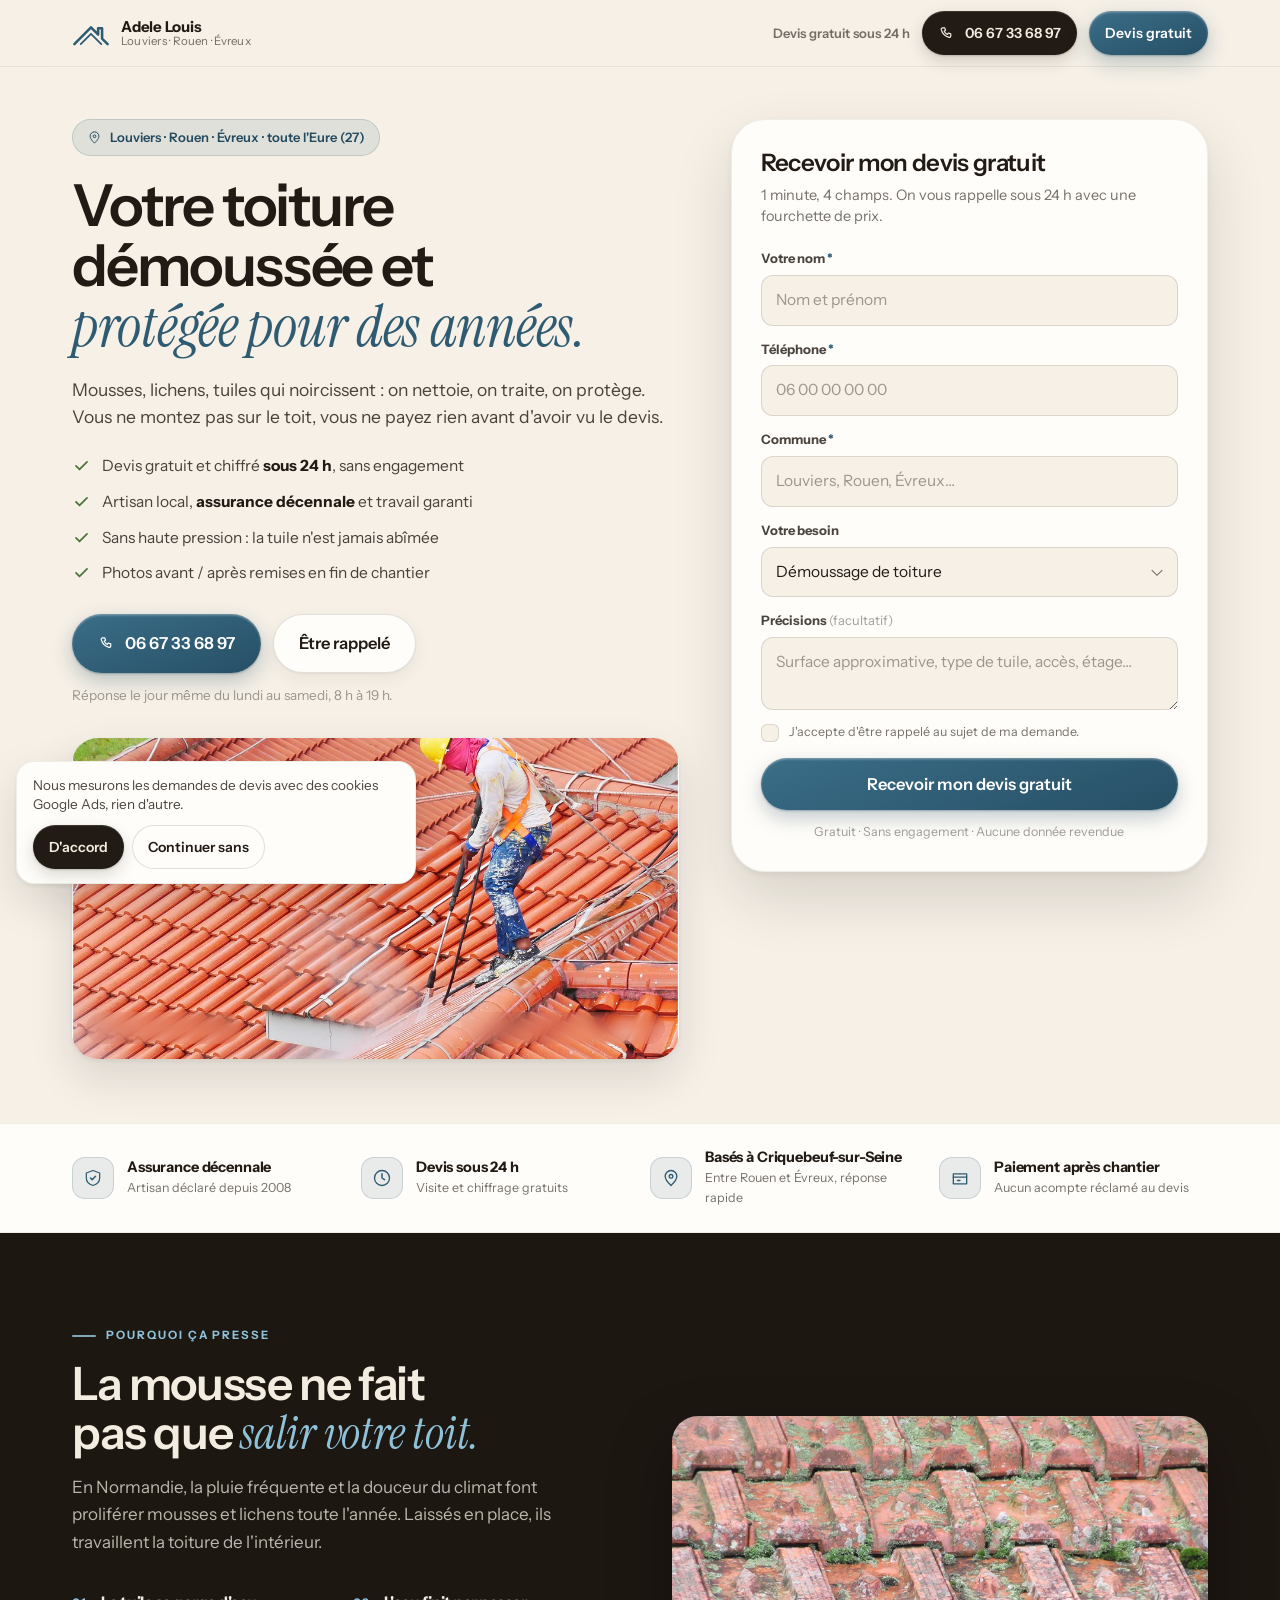
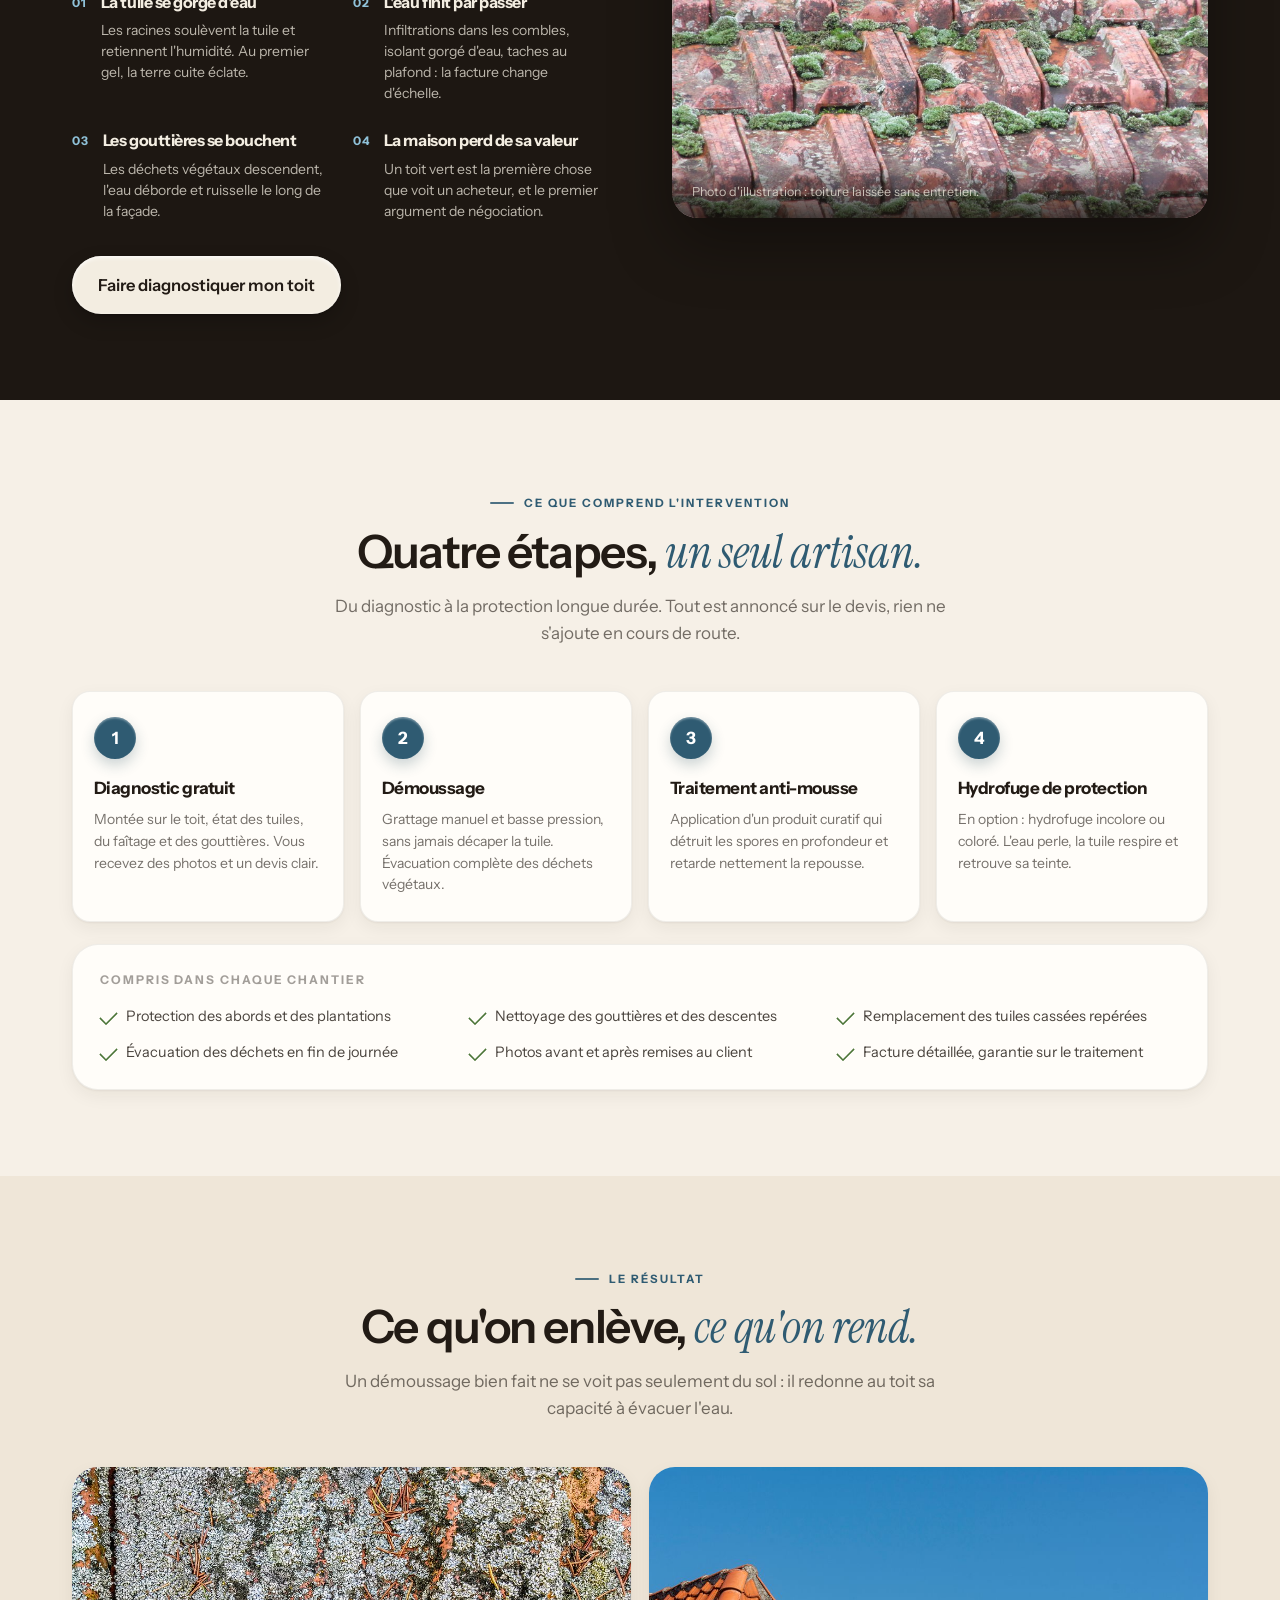
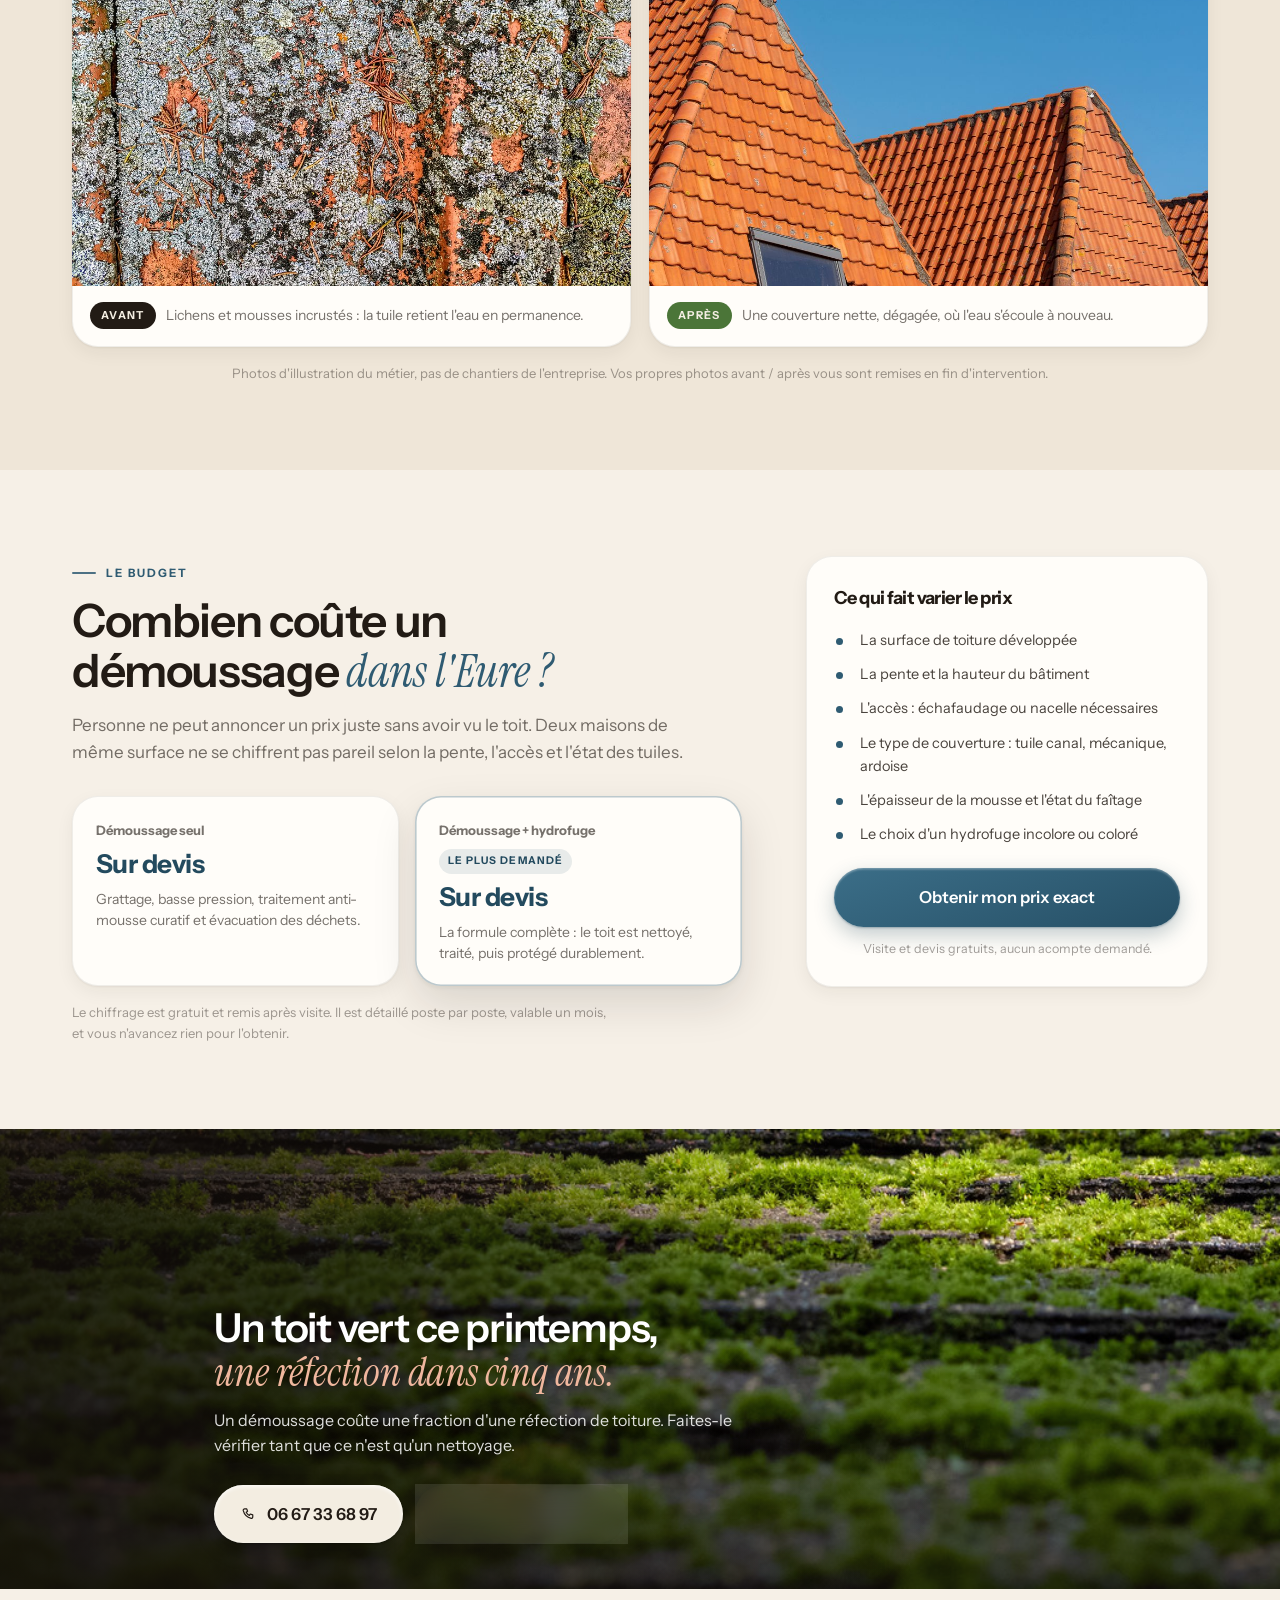
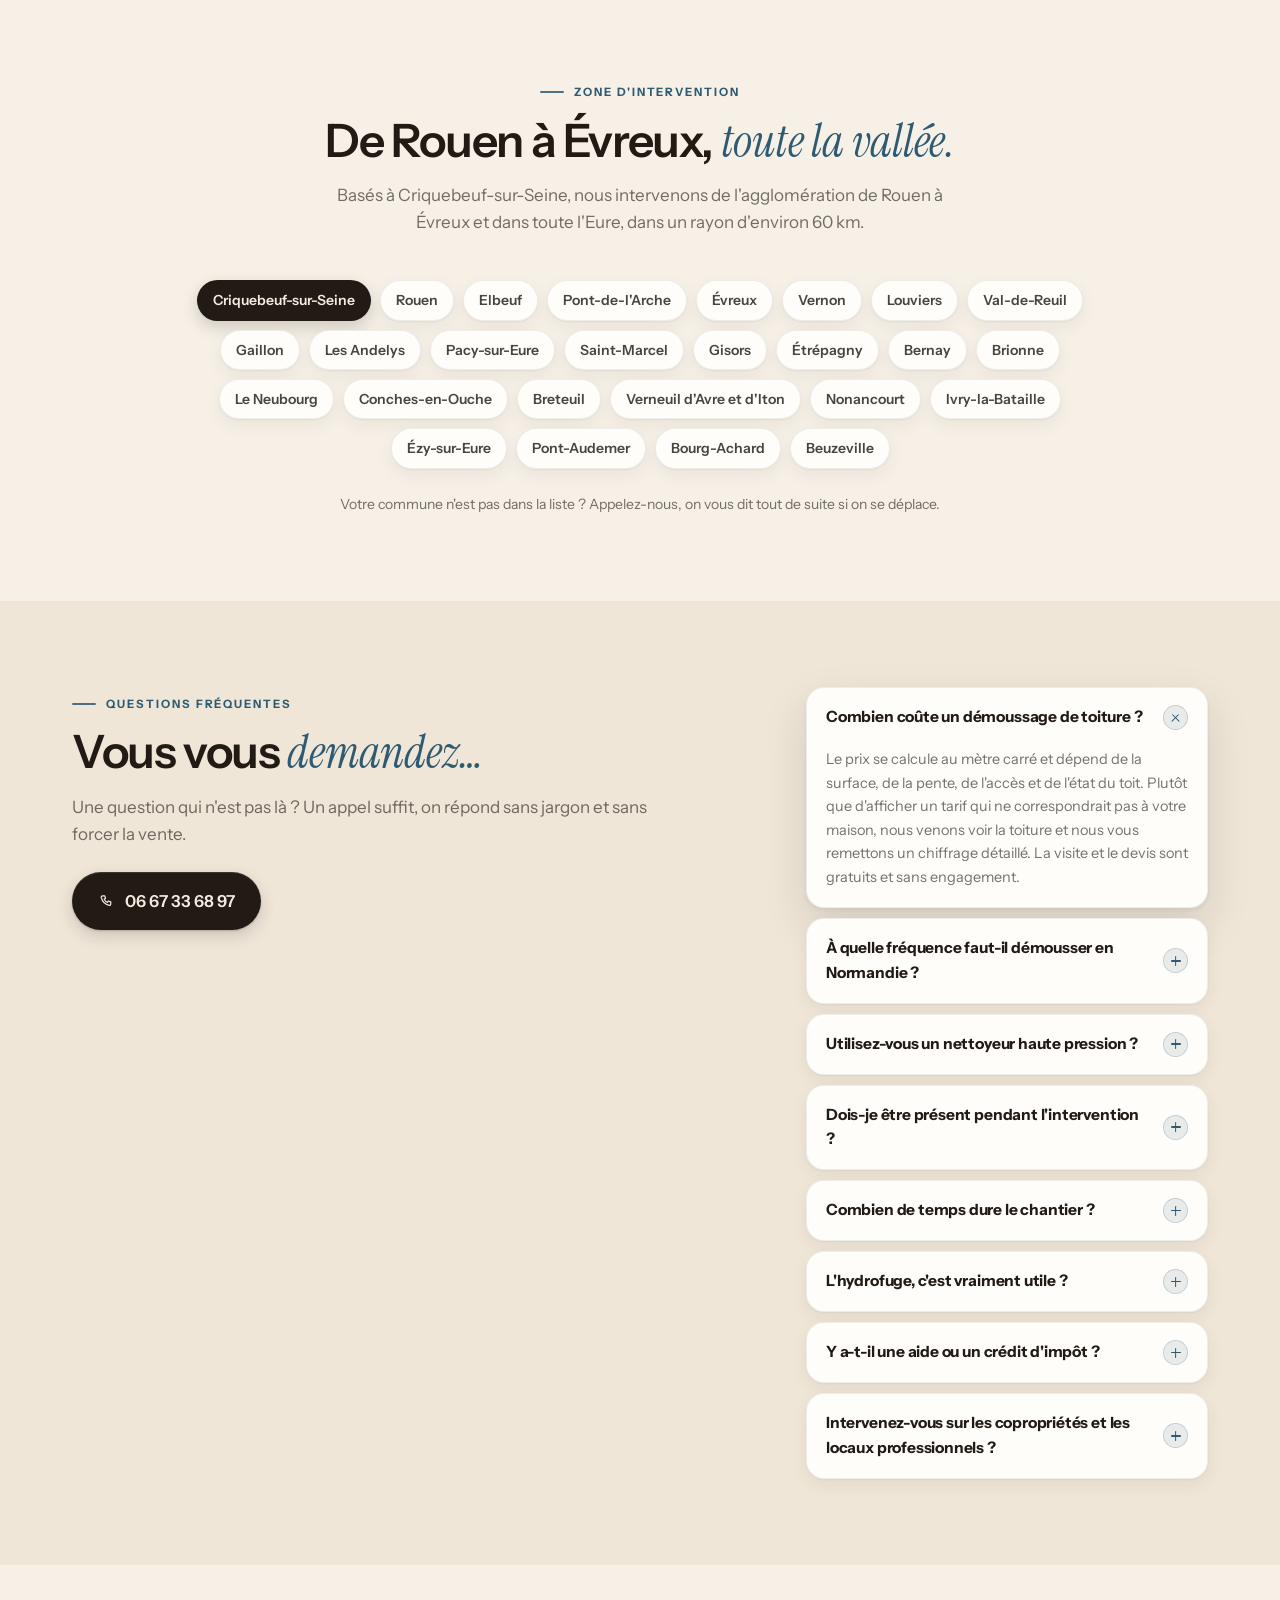
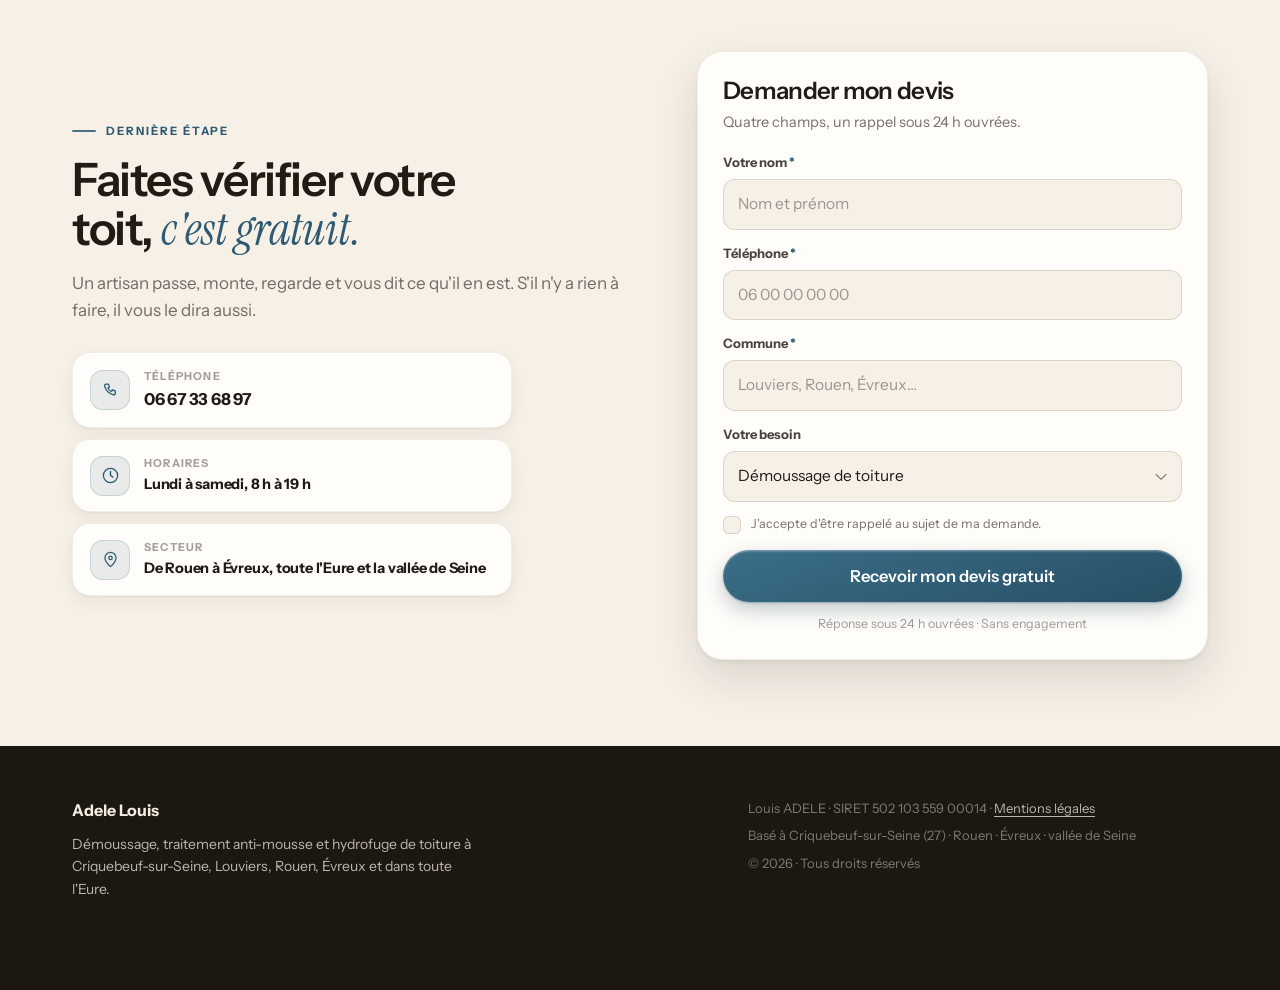
==== commit 102af45a: "Lien mentions légales en URL propre (redirection Cloudflare Pages) Co-Authored-By: Claude Fable 5 <n" ====
--- a/index.html
+++ b/index.html
@@ -517,7 +517,7 @@
       <p>Démoussage, traitement anti-mousse et hydrofuge de toiture à Criquebeuf-sur-Seine, Louviers, Rouen, Évreux et dans toute l'Eure.</p>
     </div>
     <div class="footer-legal">
-      <span>Louis ADELE · SIRET 502 103 559 00014 · <a href="mentions-legales.html">Mentions légales</a></span>
+      <span>Louis ADELE · SIRET 502 103 559 00014 · <a href="/mentions-legales">Mentions légales</a></span>
       <span>Basé à Criquebeuf-sur-Seine (27) · Rouen · Évreux · vallée de Seine</span>
       <span>© <span id="year">2026</span> · Tous droits réservés</span>
     </div>
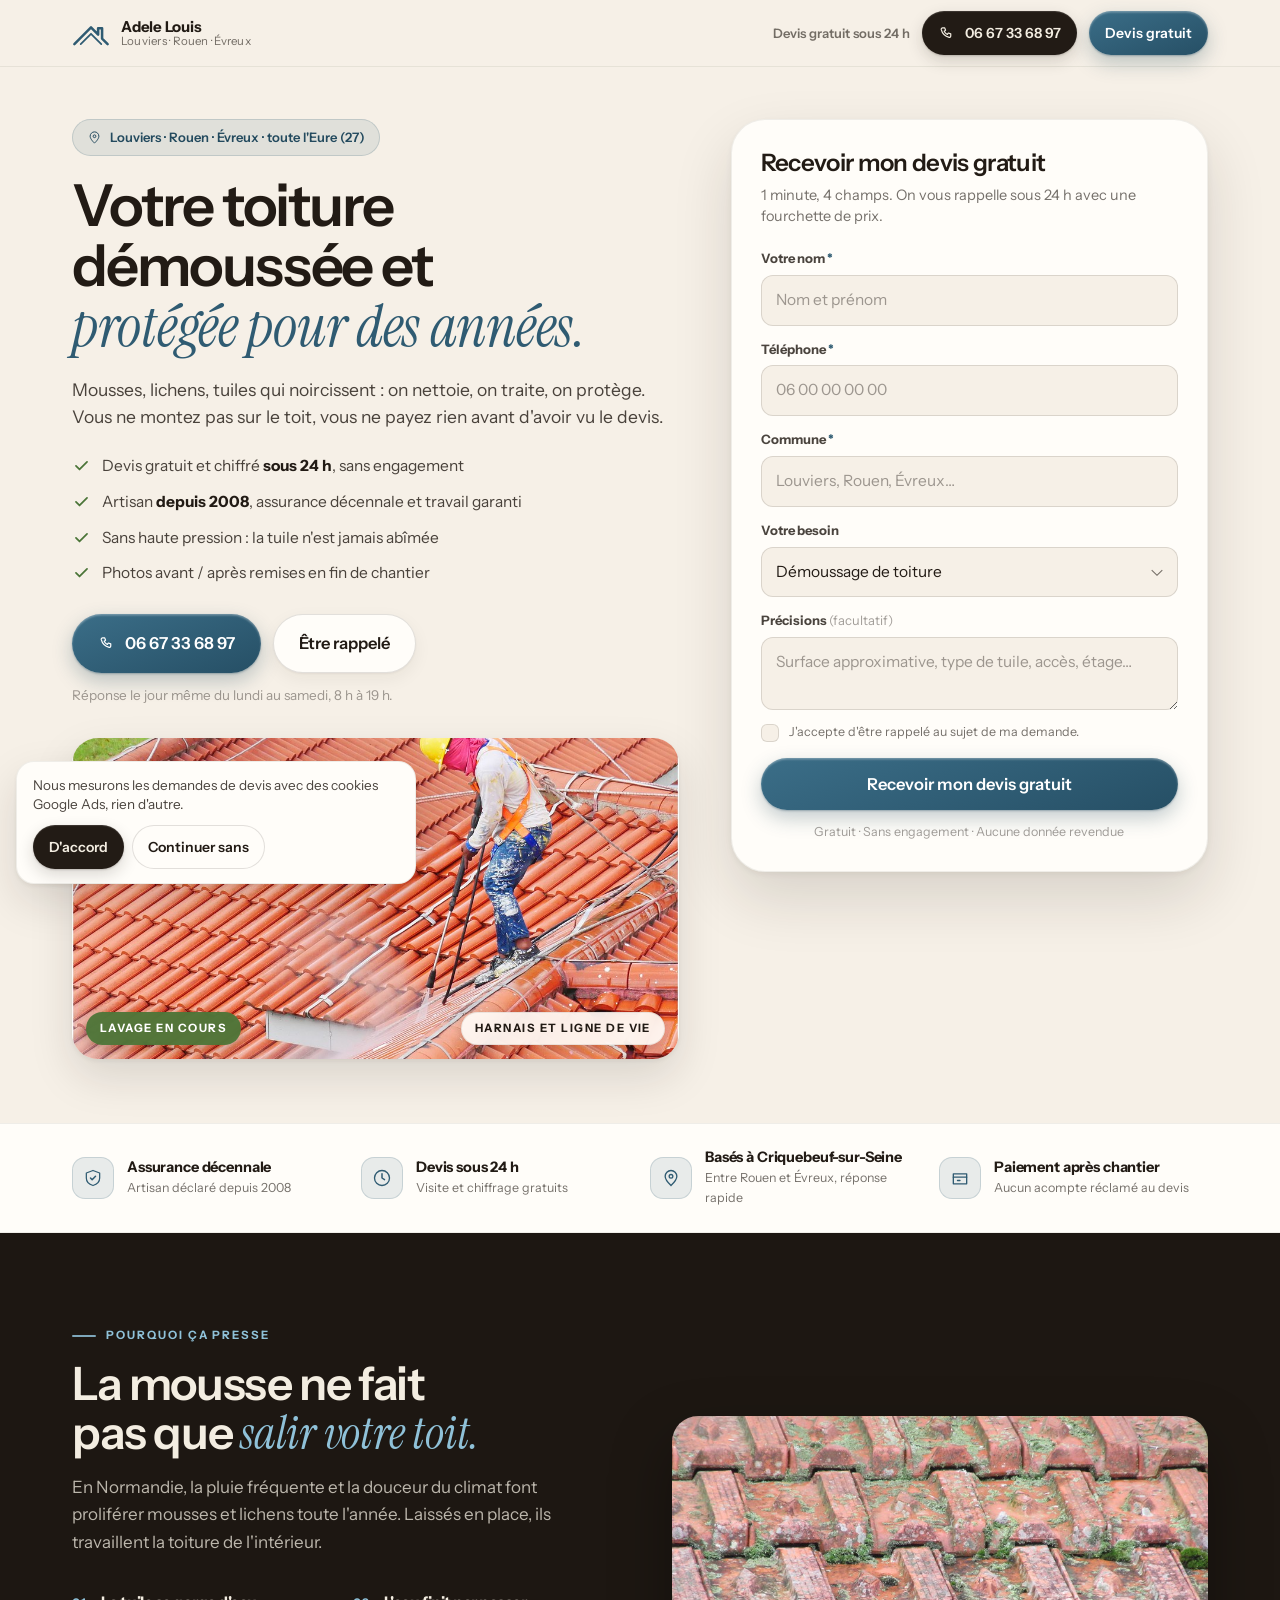
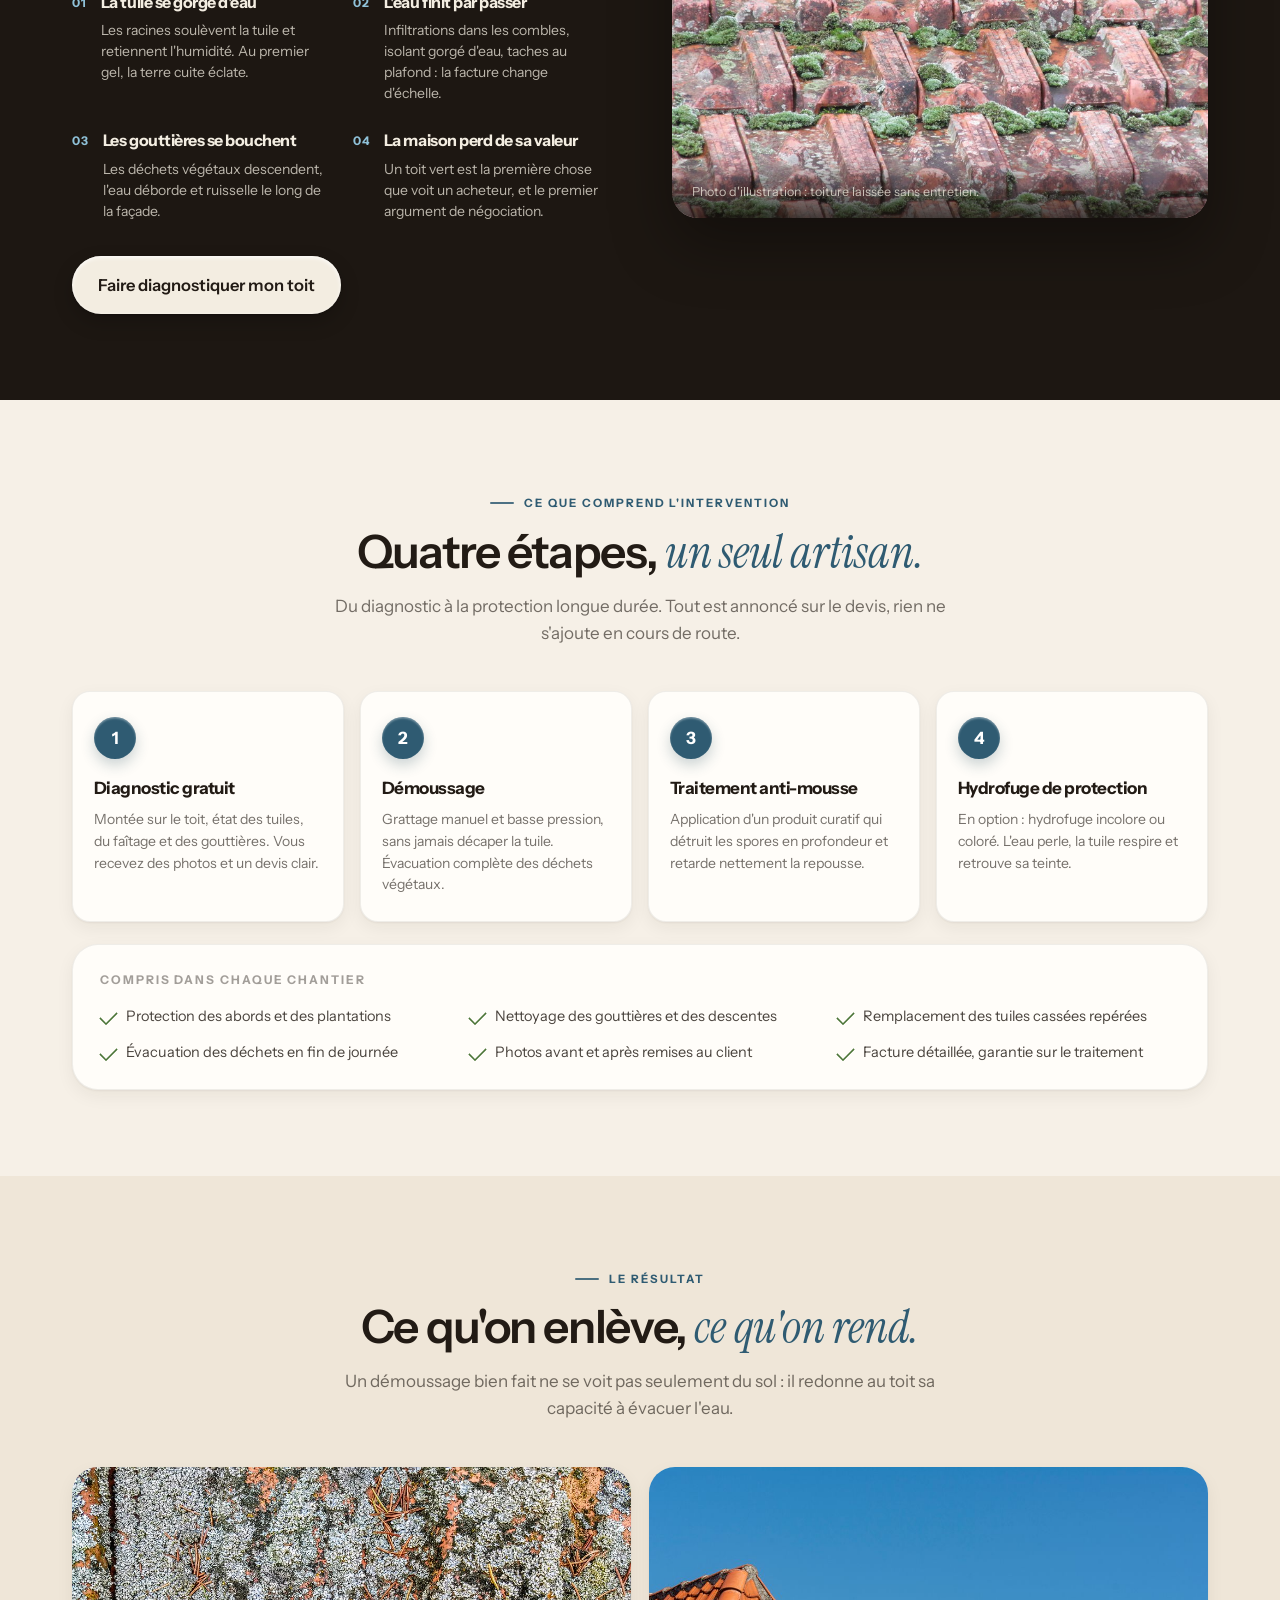
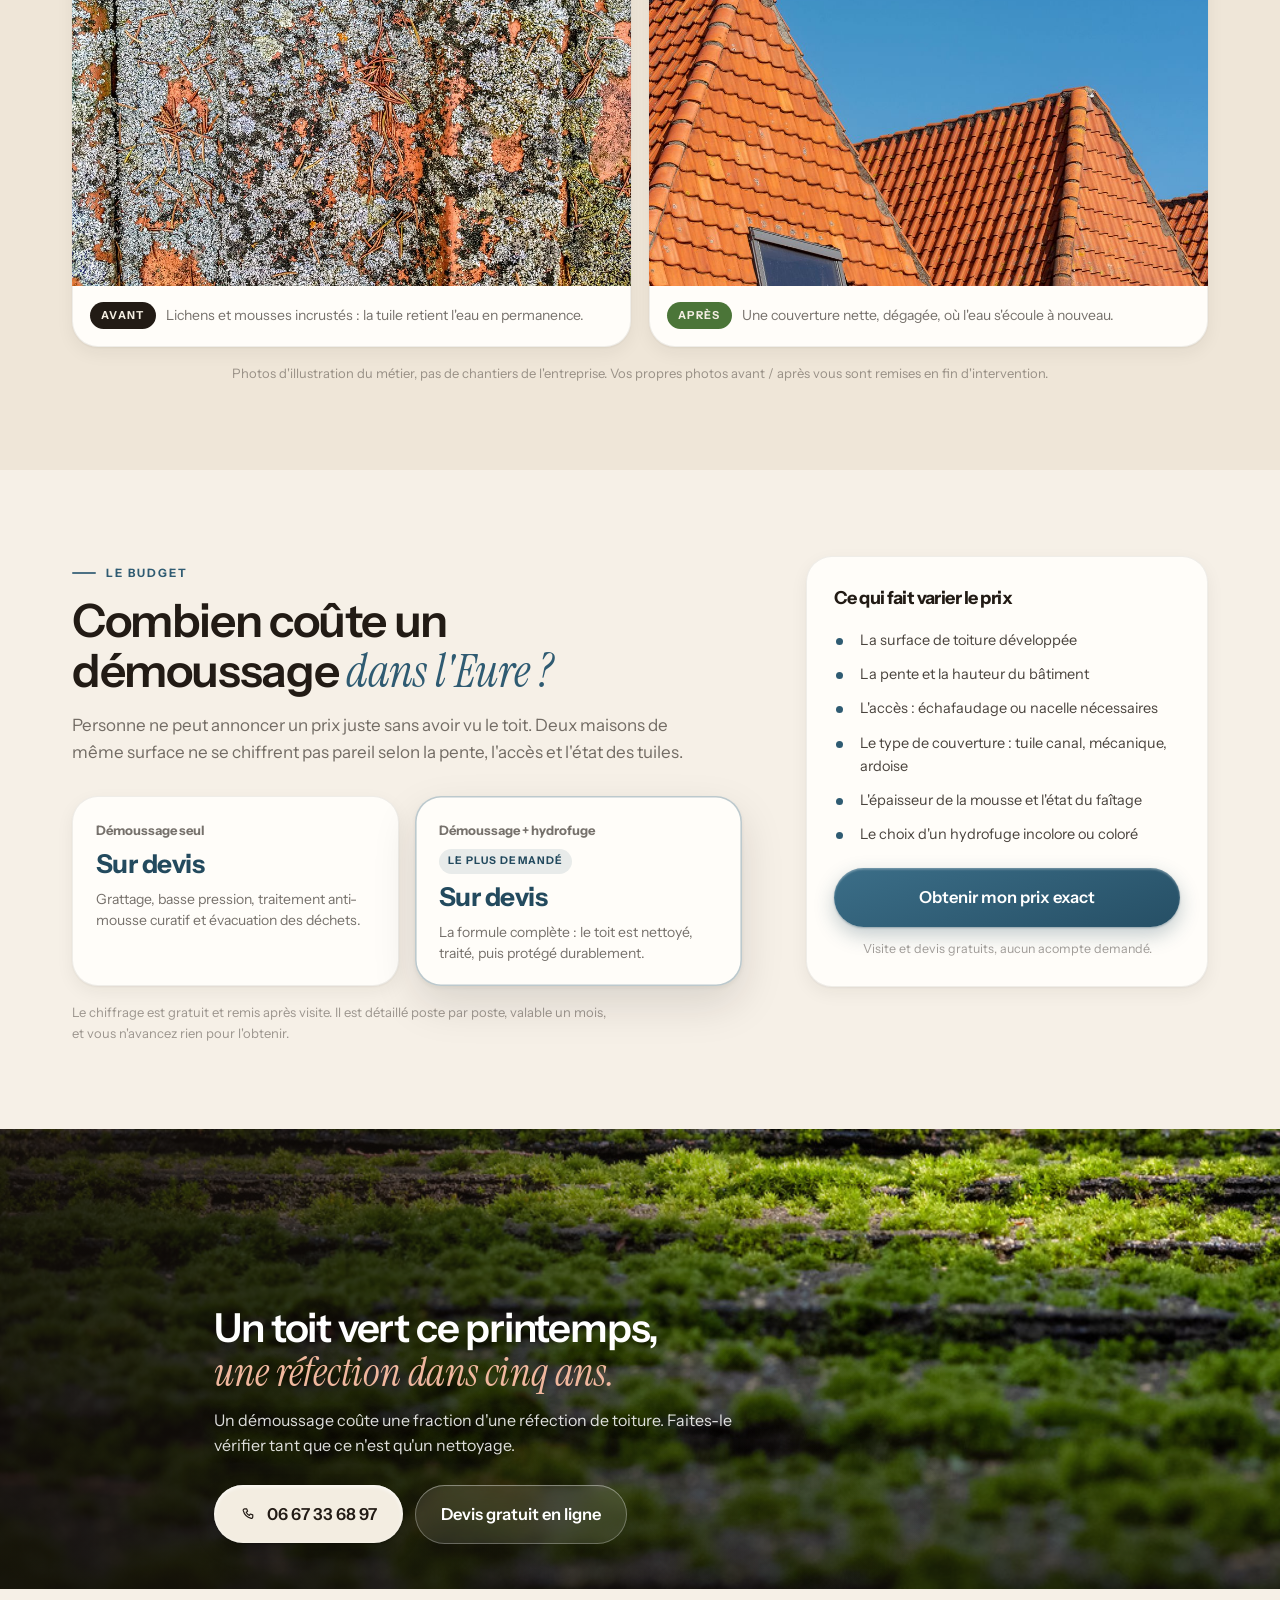
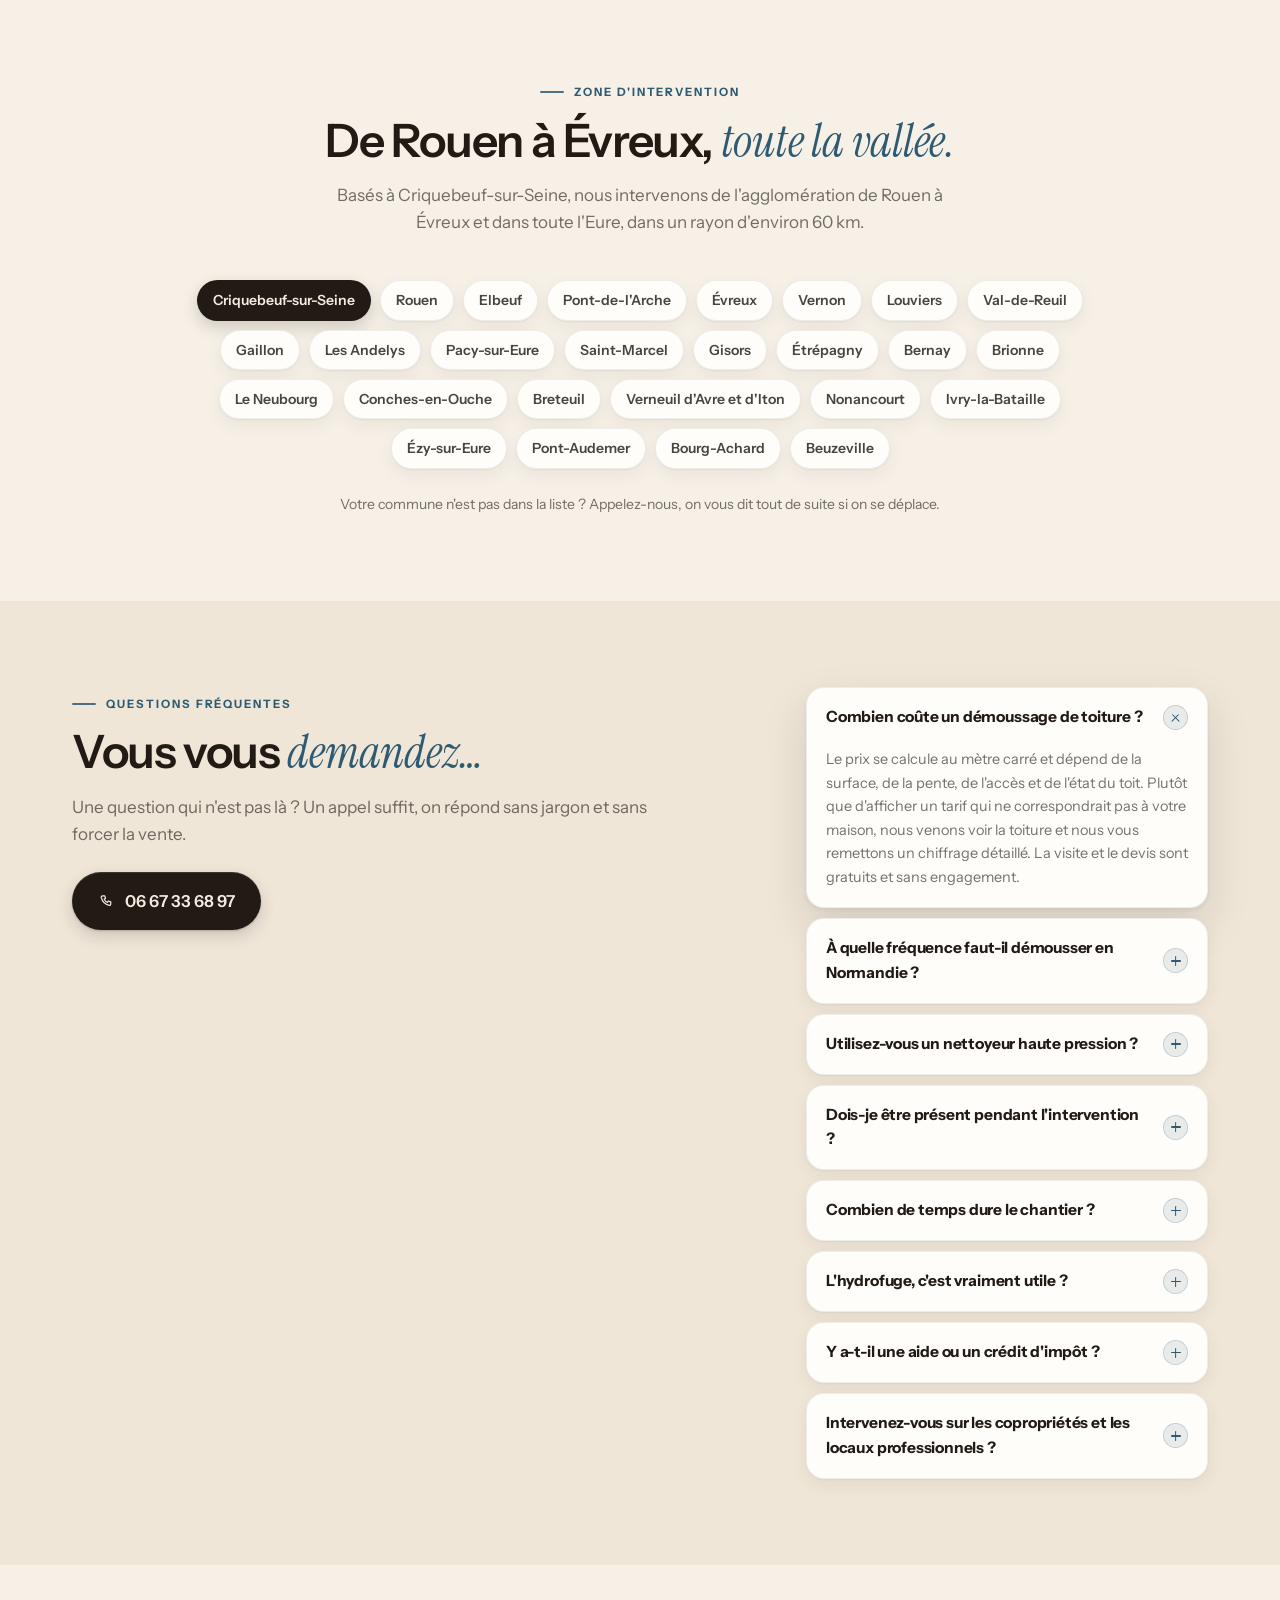
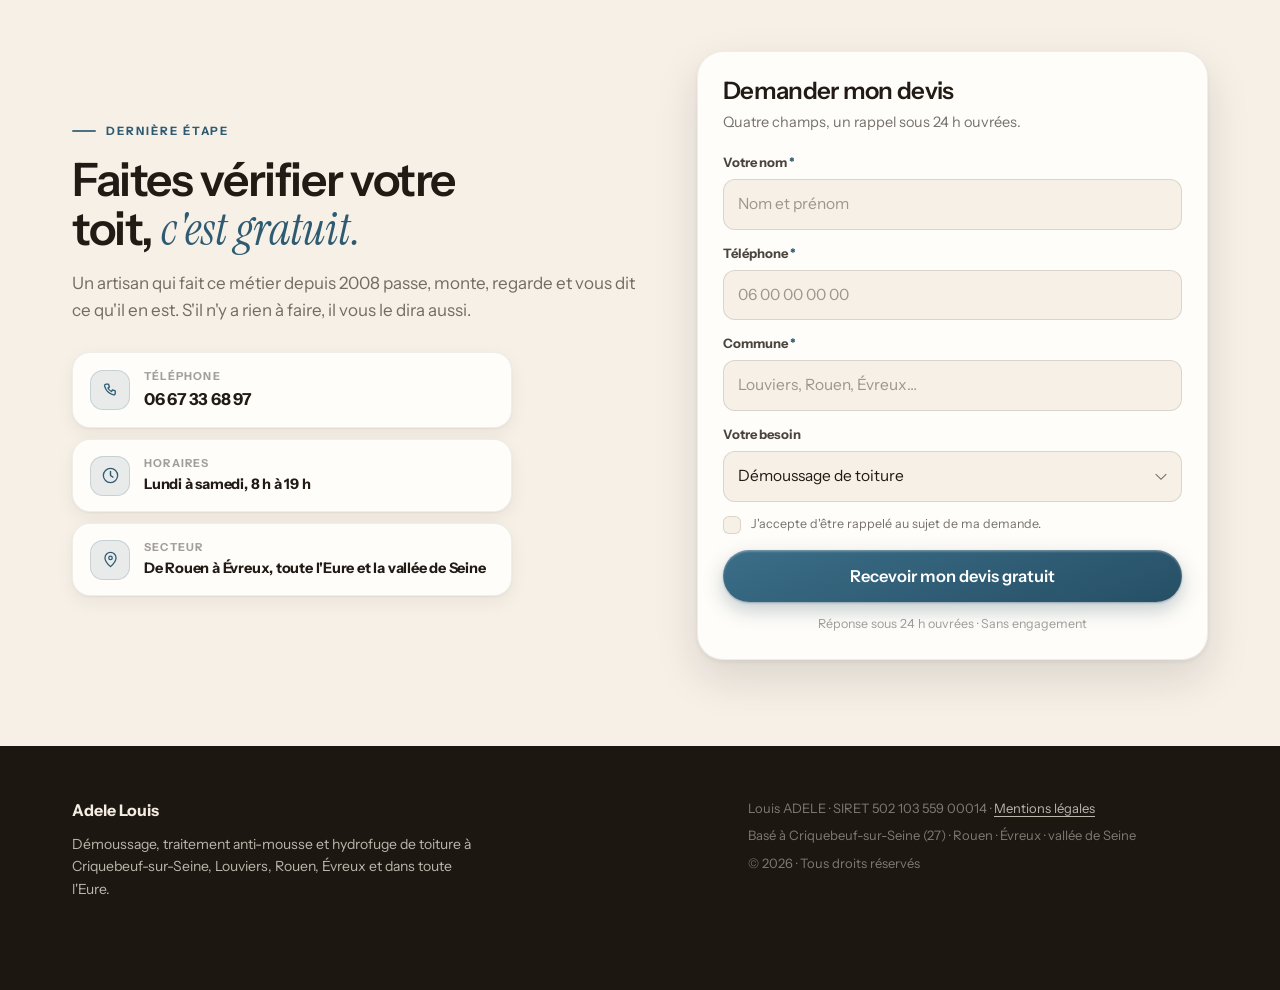
==== commit d7ba8b6d: "Ancienneté 2008 en avant : hero, metas, schema foundingDate, CTA final Co-Authored-By: Claude Fable " ====
--- a/index.html
+++ b/index.html
@@ -17,7 +17,7 @@
      ============================================================ -->
 
 <title>Démoussage de toiture dans l'Eure : devis gratuit sous 24 h | Louviers, Rouen, Évreux</title>
-<meta name="description" content="Démoussage et traitement hydrofuge de toiture à Louviers, Rouen, Évreux et dans toute l'Eure (27). Artisan local, assurance décennale, devis gratuit sous 24 h. ☎ 06 67 33 68 97" />
+<meta name="description" content="Démoussage et traitement hydrofuge de toiture à Louviers, Rouen, Évreux et dans toute l'Eure (27). Artisan depuis 2008, assurance décennale, devis gratuit sous 24 h. ☎ 06 67 33 68 97" />
 <!-- ⚠️ noindex tant que la page n'a ni mentions légales, ni SIRET, ni domaine définitif :
      une fiche d'entreprise incomplète n'a rien à faire dans l'index Google. Google Ads, lui,
      accepte parfaitement une landing en noindex : le noindex ne bloque pas la diffusion.
@@ -29,7 +29,7 @@
 <meta property="og:type" content="website" />
 <meta property="og:locale" content="fr_FR" />
 <meta property="og:title" content="Démoussage de toiture dans l'Eure : devis gratuit sous 24 h" />
-<meta property="og:description" content="Votre toit débarrassé des mousses et lichens, puis protégé pour des années. Évreux, Vernon, Louviers et toute l'Eure. Devis gratuit et sans engagement." />
+<meta property="og:description" content="Votre toit débarrassé des mousses et lichens, puis protégé pour des années. Artisan depuis 2008, de Rouen à Évreux. Devis gratuit et sans engagement." />
 <meta property="og:url" content="https://adelelouis-toiture.fr/" />
 <meta property="og:image" content="https://adelelouis-toiture.fr/assets/img/artisan-lavage-toiture.jpg" />
 <meta name="twitter:card" content="summary_large_image" />
@@ -85,6 +85,7 @@
   "url": "https://adelelouis-toiture.fr/",
   "telephone": "+33667336897",
   "image": "https://adelelouis-toiture.fr/assets/img/artisan-lavage-toiture.jpg",
+  "foundingDate": "2008-01-09",
   "priceRange": "€€",
   "currenciesAccepted": "EUR",
   "paymentAccepted": "Chèque, Virement, Carte bancaire, Espèces",
@@ -177,7 +178,7 @@
 
       <ul class="hero-points">
         <li><svg viewBox="0 0 24 24" fill="none" aria-hidden="true"><path d="m5 12.5 4.5 4.5L19 7.5" stroke="currentColor" stroke-width="2.2" stroke-linecap="round" stroke-linejoin="round"/></svg><span>Devis gratuit et chiffré <b>sous 24 h</b>, sans engagement</span></li>
-        <li><svg viewBox="0 0 24 24" fill="none" aria-hidden="true"><path d="m5 12.5 4.5 4.5L19 7.5" stroke="currentColor" stroke-width="2.2" stroke-linecap="round" stroke-linejoin="round"/></svg><span>Artisan local, <b>assurance décennale</b> et travail garanti</span></li>
+        <li><svg viewBox="0 0 24 24" fill="none" aria-hidden="true"><path d="m5 12.5 4.5 4.5L19 7.5" stroke="currentColor" stroke-width="2.2" stroke-linecap="round" stroke-linejoin="round"/></svg><span>Artisan <b>depuis 2008</b>, assurance décennale et travail garanti</span></li>
         <li><svg viewBox="0 0 24 24" fill="none" aria-hidden="true"><path d="m5 12.5 4.5 4.5L19 7.5" stroke="currentColor" stroke-width="2.2" stroke-linecap="round" stroke-linejoin="round"/></svg><span>Sans haute pression : la tuile n'est jamais abîmée</span></li>
         <li><svg viewBox="0 0 24 24" fill="none" aria-hidden="true"><path d="m5 12.5 4.5 4.5L19 7.5" stroke="currentColor" stroke-width="2.2" stroke-linecap="round" stroke-linejoin="round"/></svg><span>Photos avant / après remises en fin de chantier</span></li>
       </ul>
@@ -466,7 +467,7 @@
     <div class="final-copy">
       <span class="eyebrow">Dernière étape</span>
       <h2 class="h2">Faites vérifier votre toit, <em>c'est gratuit.</em></h2>
-      <p class="lead">Un artisan passe, monte, regarde et vous dit ce qu'il en est. S'il n'y a rien à faire, il vous le dira aussi.</p>
+      <p class="lead">Un artisan qui fait ce métier depuis 2008 passe, monte, regarde et vous dit ce qu'il en est. S'il n'y a rien à faire, il vous le dira aussi.</p>
       <div class="final-contacts">
         <a class="fc" href="tel:+33667336897"><span class="ic"><svg viewBox="0 0 24 24" fill="none"><path d="M6.5 4h3l1.2 3.5-2 1.3a11 11 0 0 0 4.5 4.5l1.3-2 3.5 1.2v3a2 2 0 0 1-2.2 2A15.5 15.5 0 0 1 4.5 6.2 2 2 0 0 1 6.5 4Z" stroke="currentColor" stroke-width="1.7" stroke-linejoin="round"/></svg></span><span><span class="l">Téléphone</span><span class="v">06 67 33 68 97</span></span></a>
         <div class="fc"><span class="ic"><svg viewBox="0 0 24 24" fill="none"><path d="M12 7v5l3 2" stroke="currentColor" stroke-width="1.8" stroke-linecap="round" stroke-linejoin="round"/><circle cx="12" cy="12" r="9" stroke="currentColor" stroke-width="1.6"/></svg></span><span><span class="l">Horaires</span><span class="v small">Lundi à samedi, 8 h à 19 h</span></span></div>
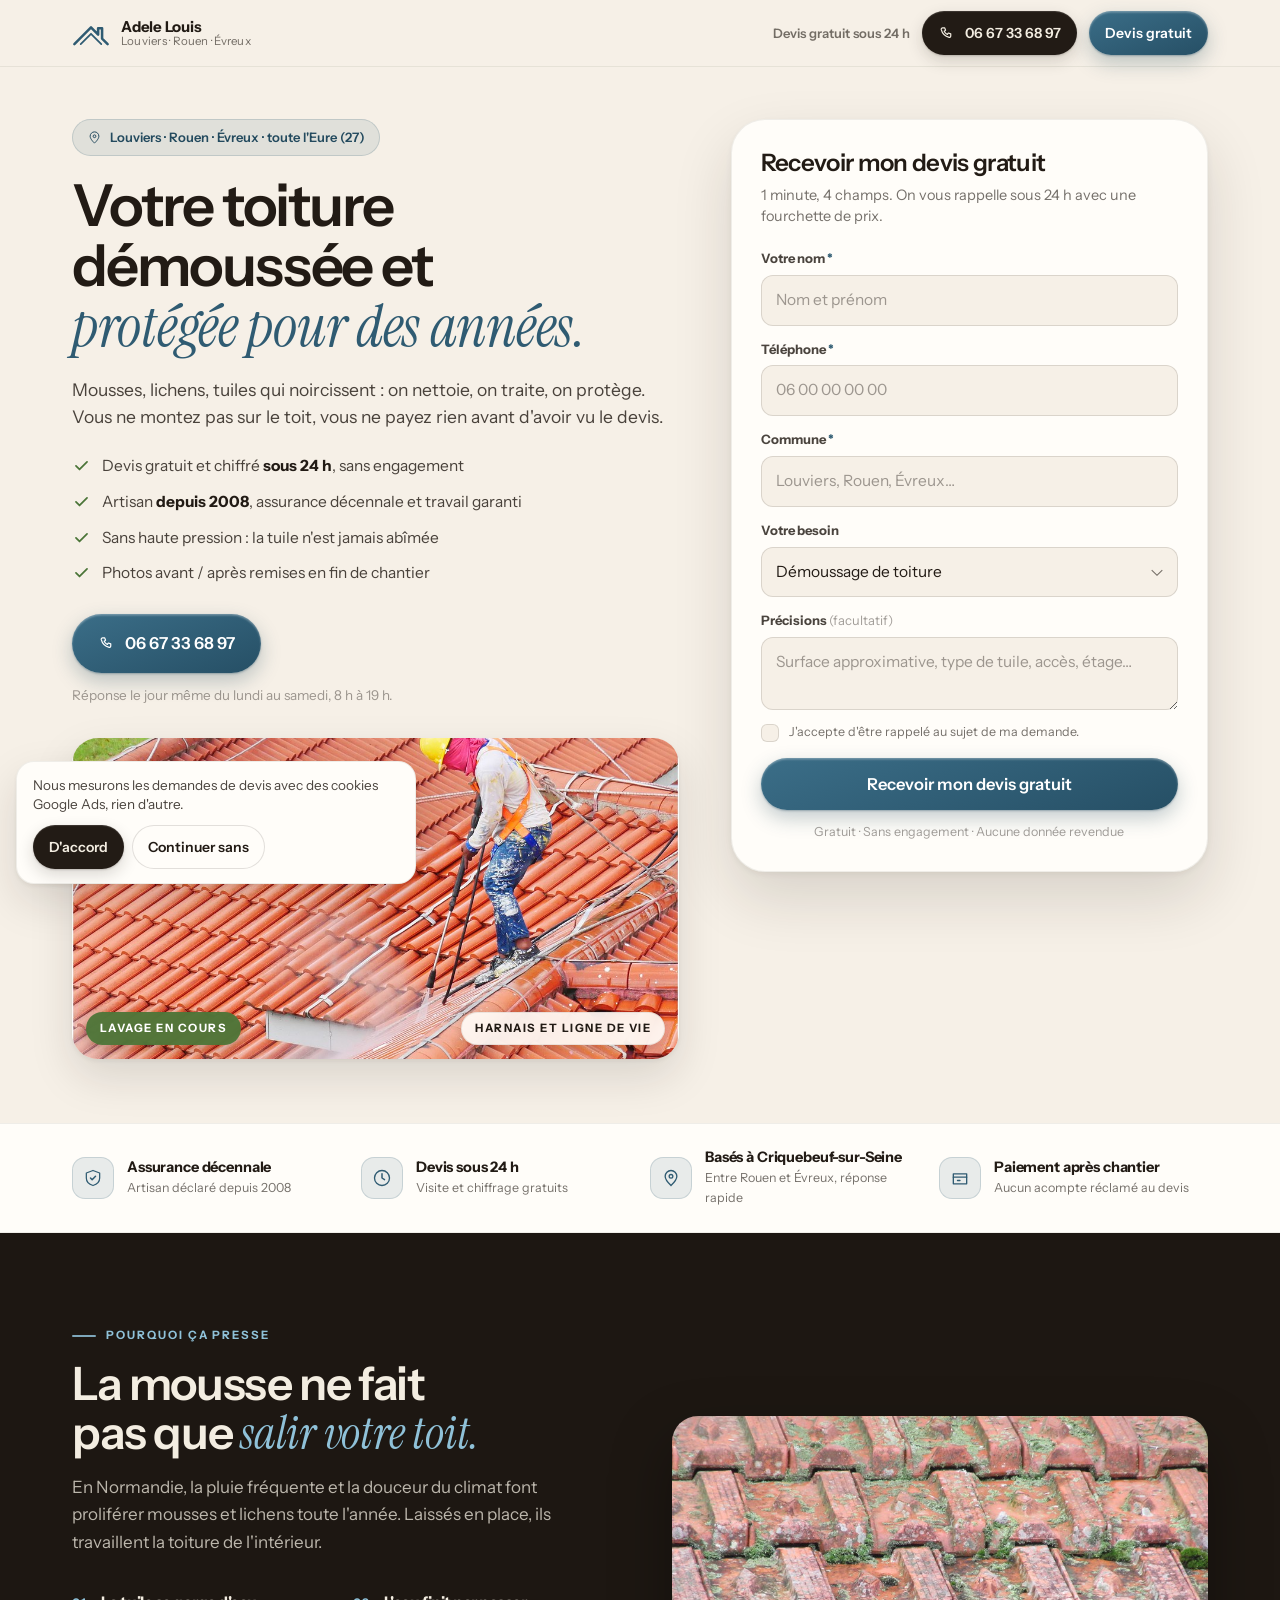
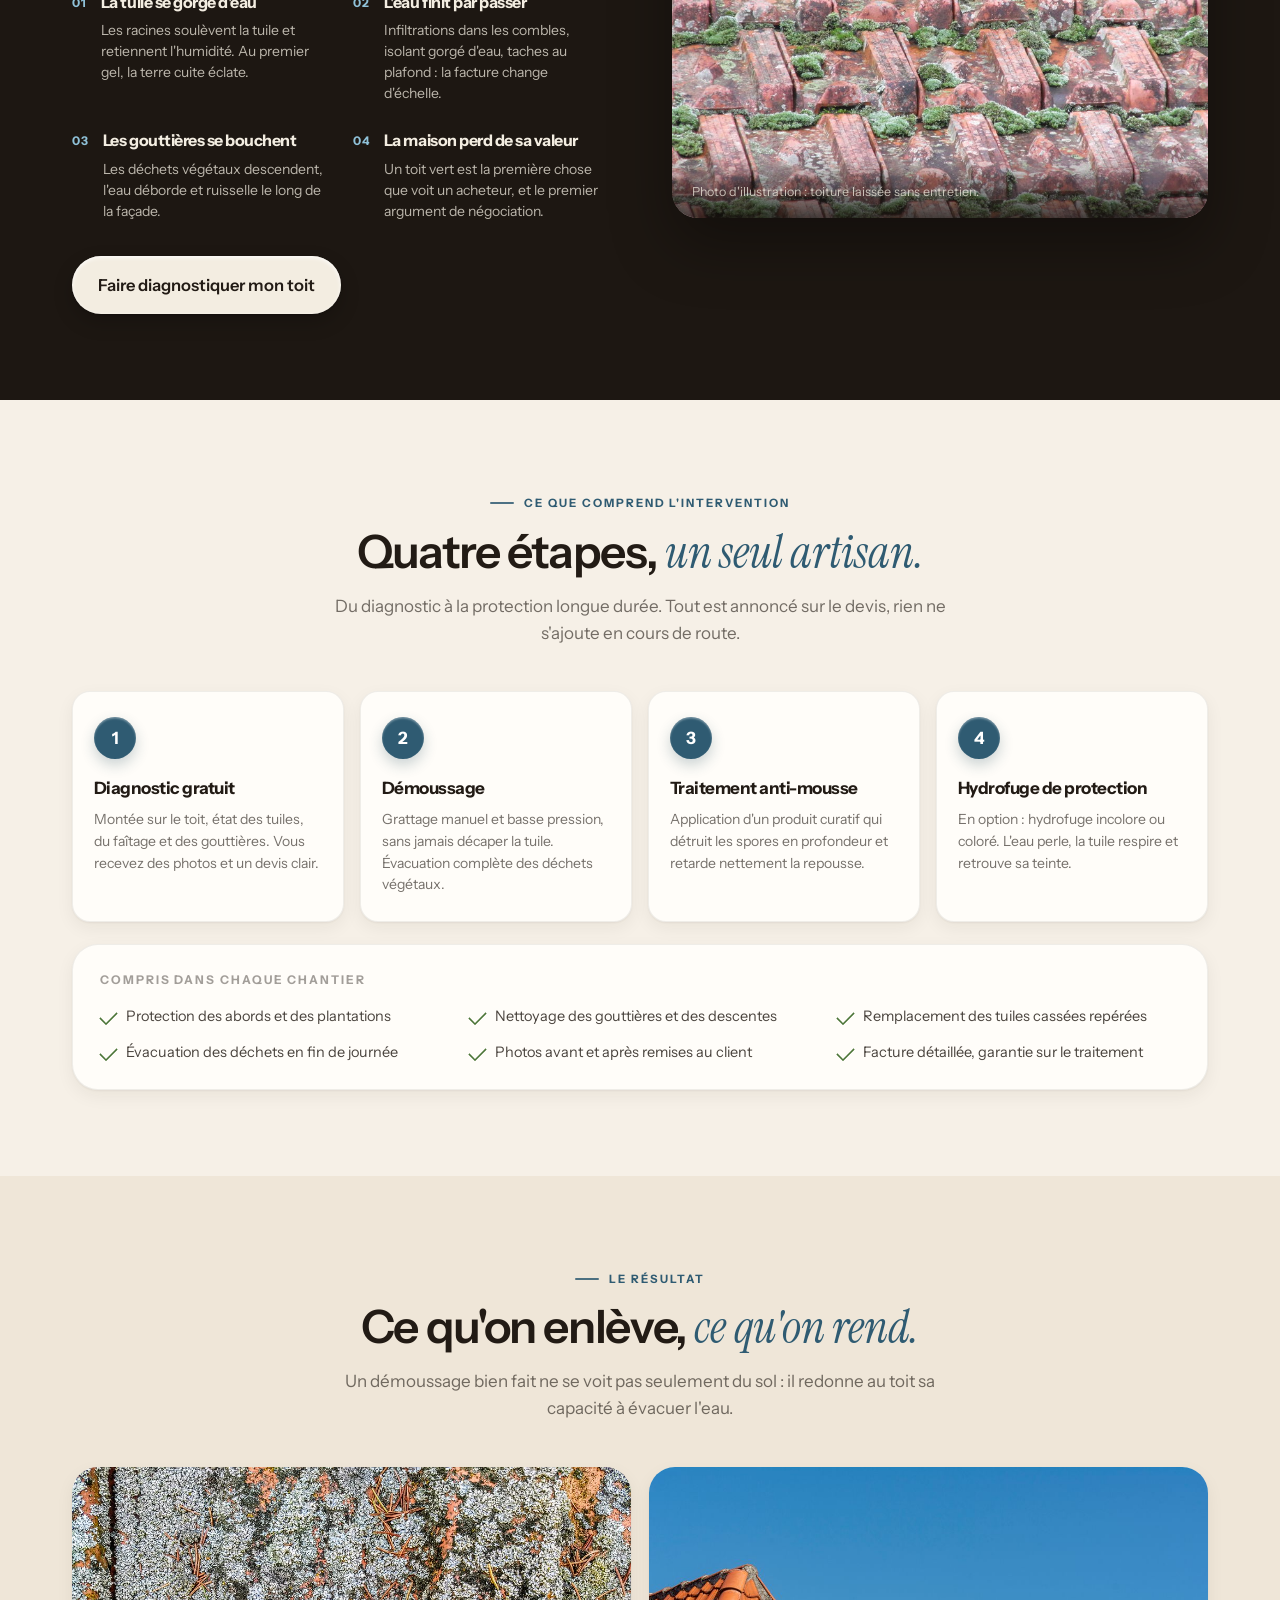
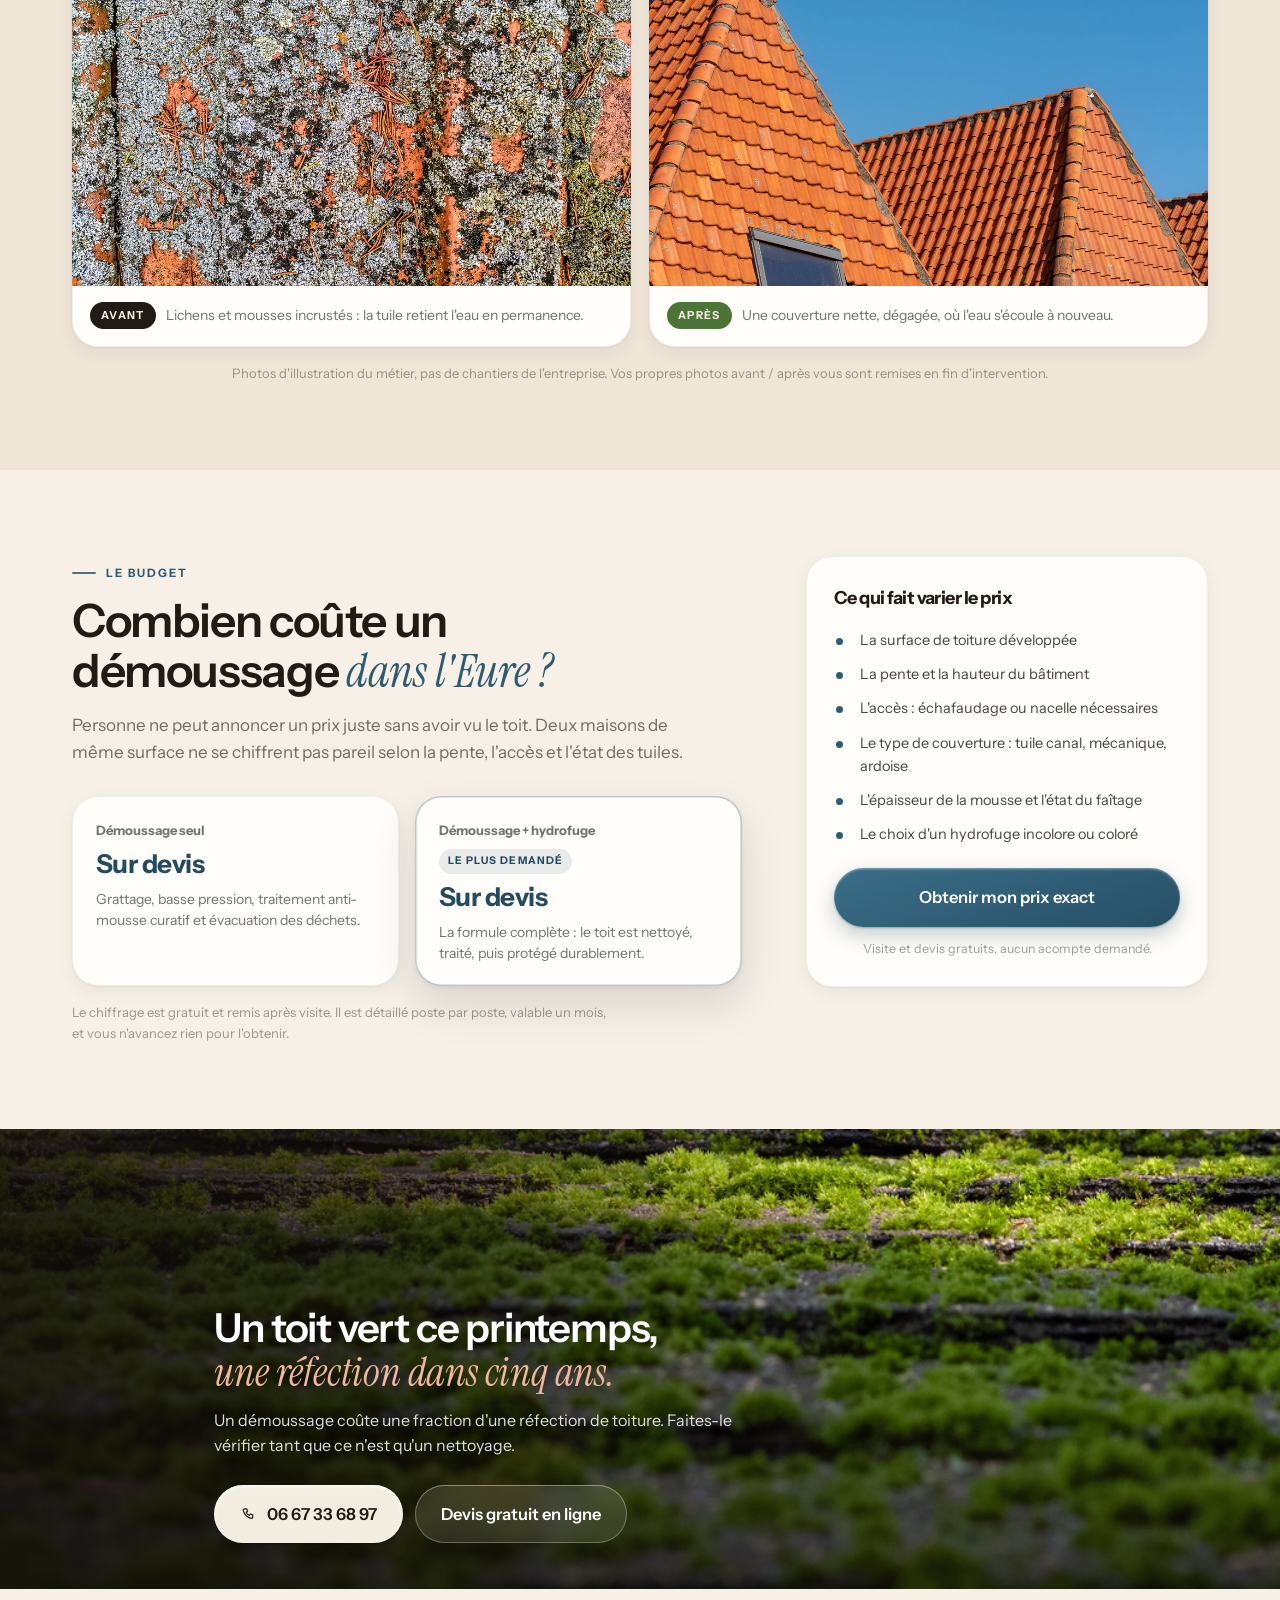
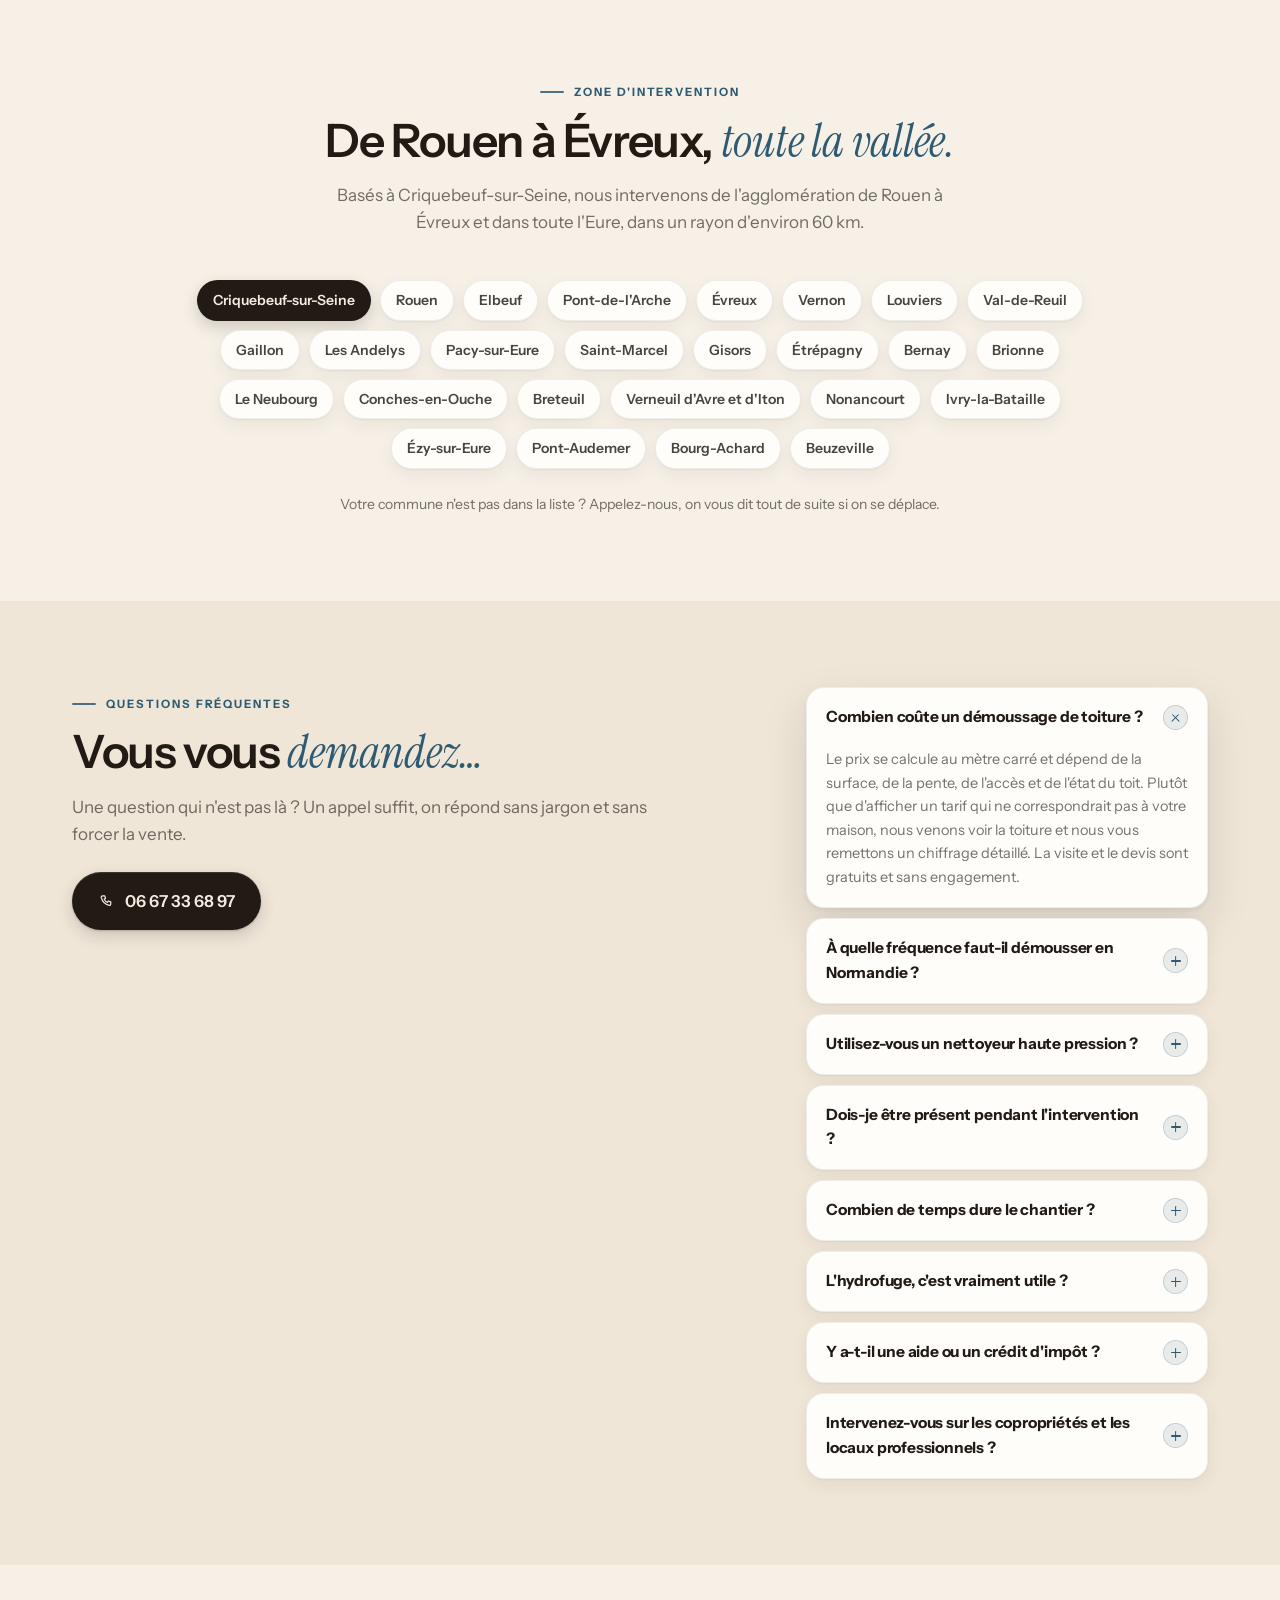
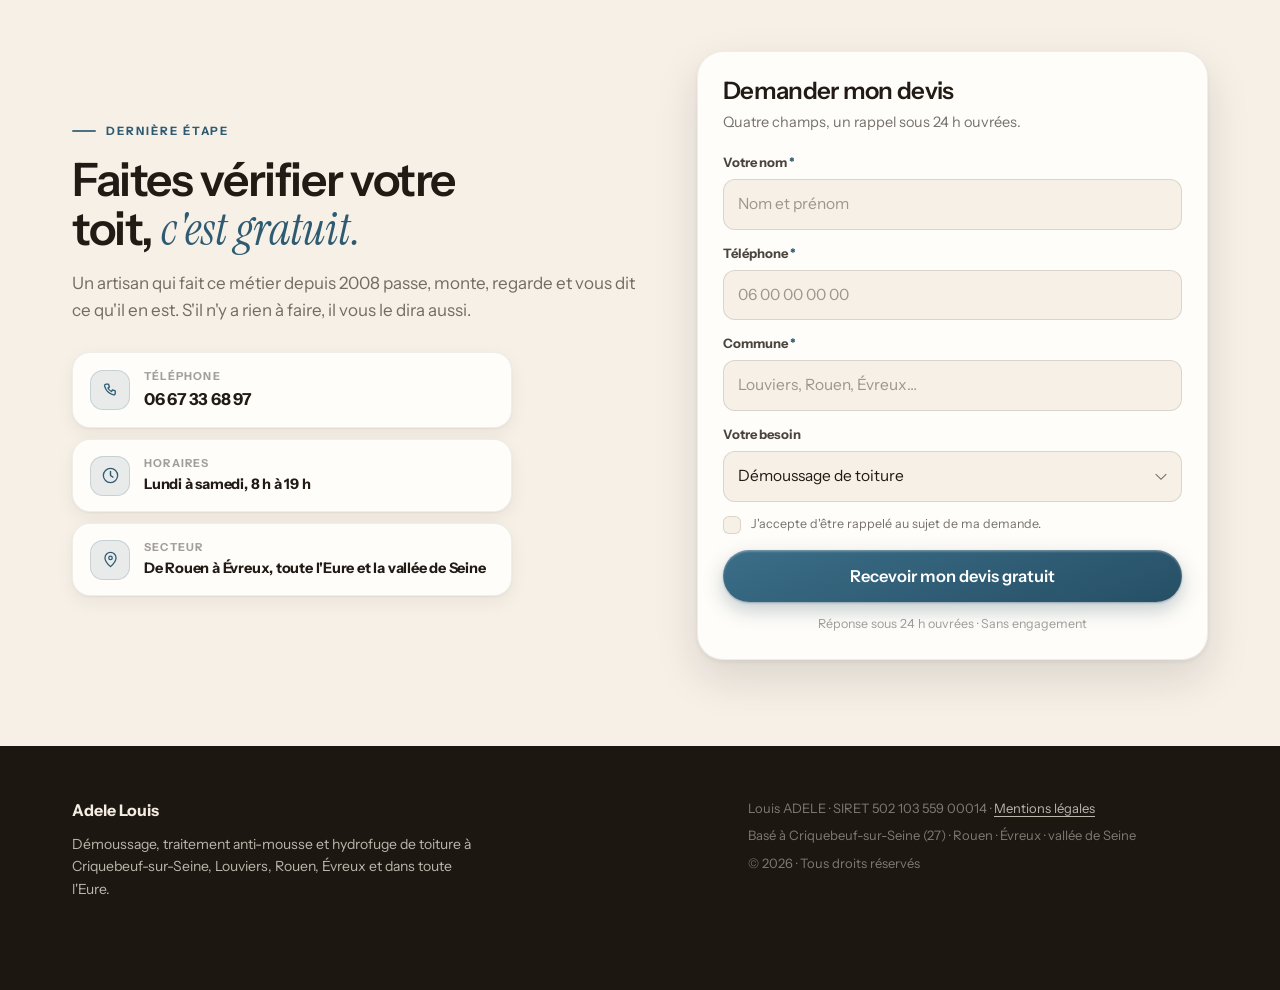
==== commit f6cfec3e: "Retrait du bouton « Être rappelé » du hero (redondant avec le formulaire adjacent) Co-Authored-By: C" ====
--- a/index.html
+++ b/index.html
@@ -188,7 +188,6 @@
           <svg viewBox="0 0 24 24" fill="none" aria-hidden="true"><path d="M6.5 4h3l1.2 3.5-2 1.3a11 11 0 0 0 4.5 4.5l1.3-2 3.5 1.2v3a2 2 0 0 1-2.2 2A15.5 15.5 0 0 1 4.5 6.2 2 2 0 0 1 6.5 4Z" stroke="currentColor" stroke-width="1.7" stroke-linejoin="round"/></svg>
           06 67 33 68 97
         </a>
-        <a href="#devis" class="btn btn-ghost btn-lg">Être rappelé</a>
       </div>
       <p class="hero-micro">Réponse le jour même du lundi au samedi, 8 h à 19 h.</p>
 
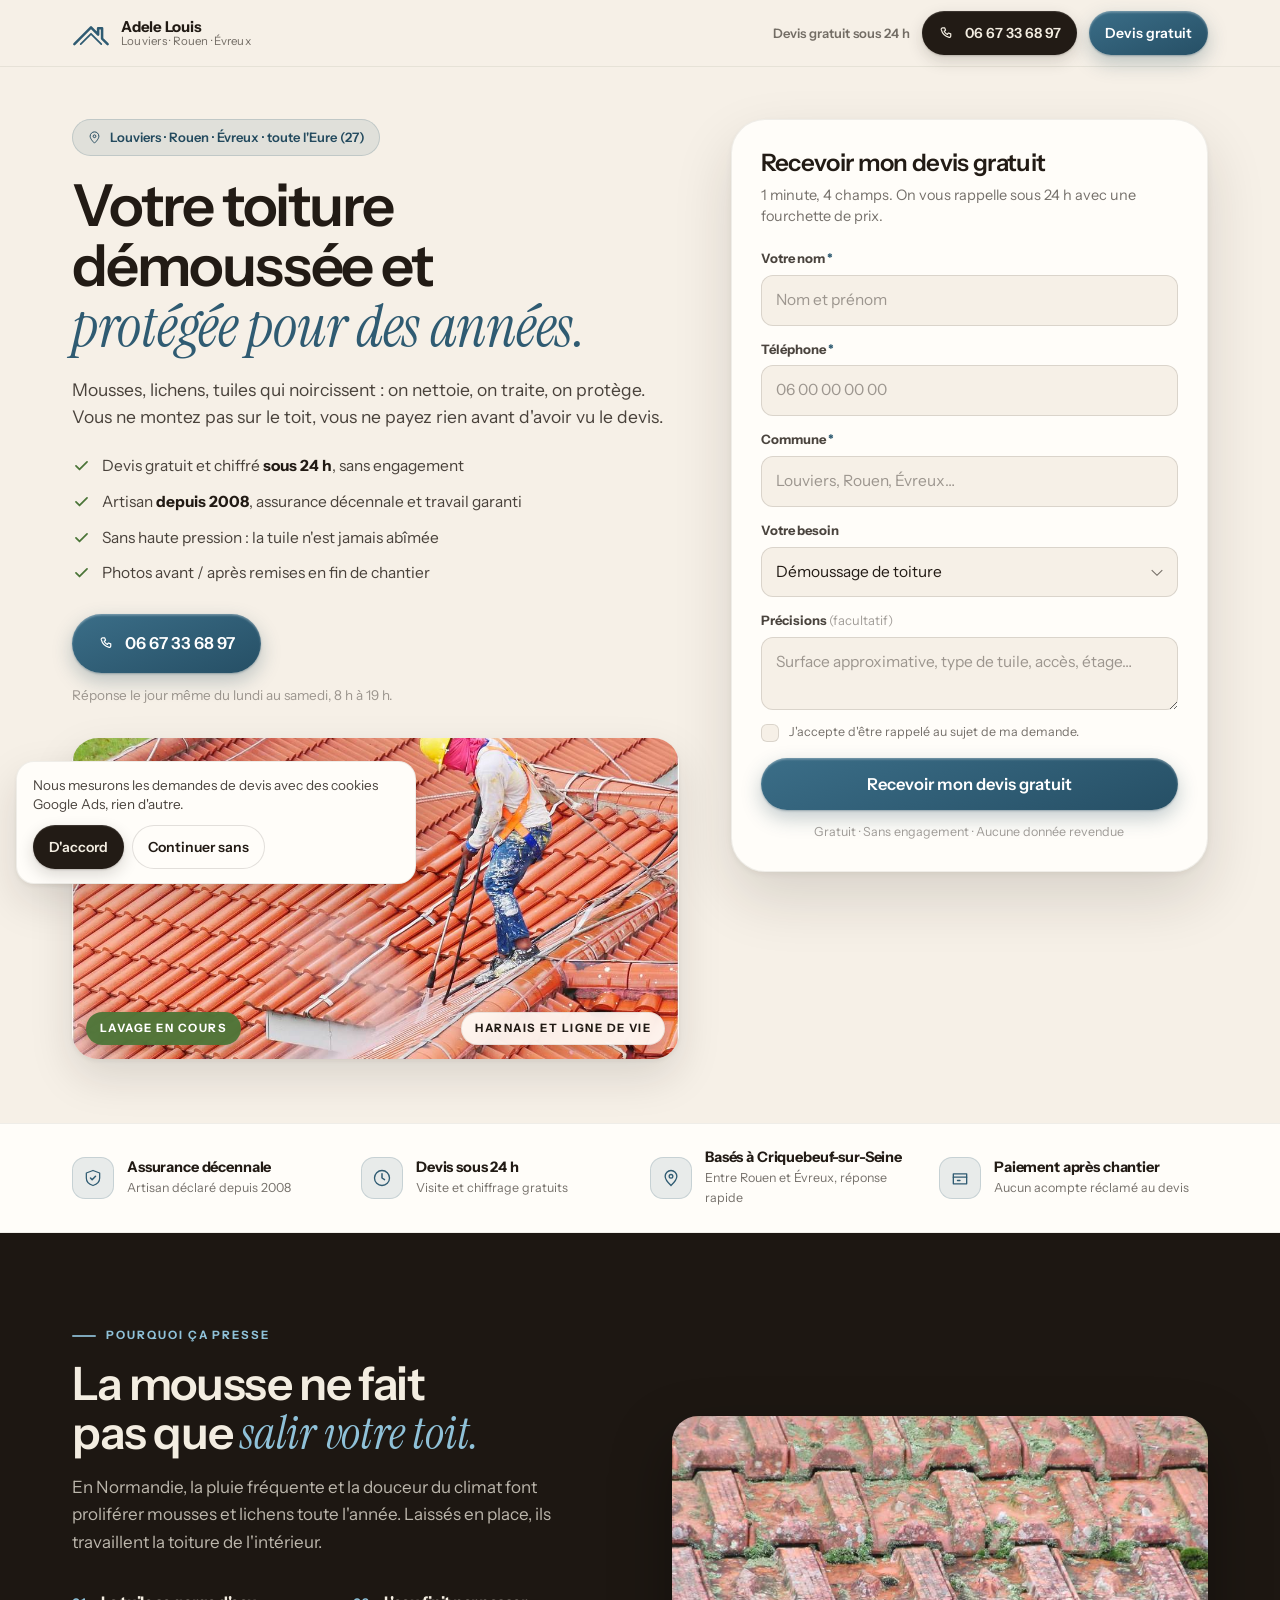
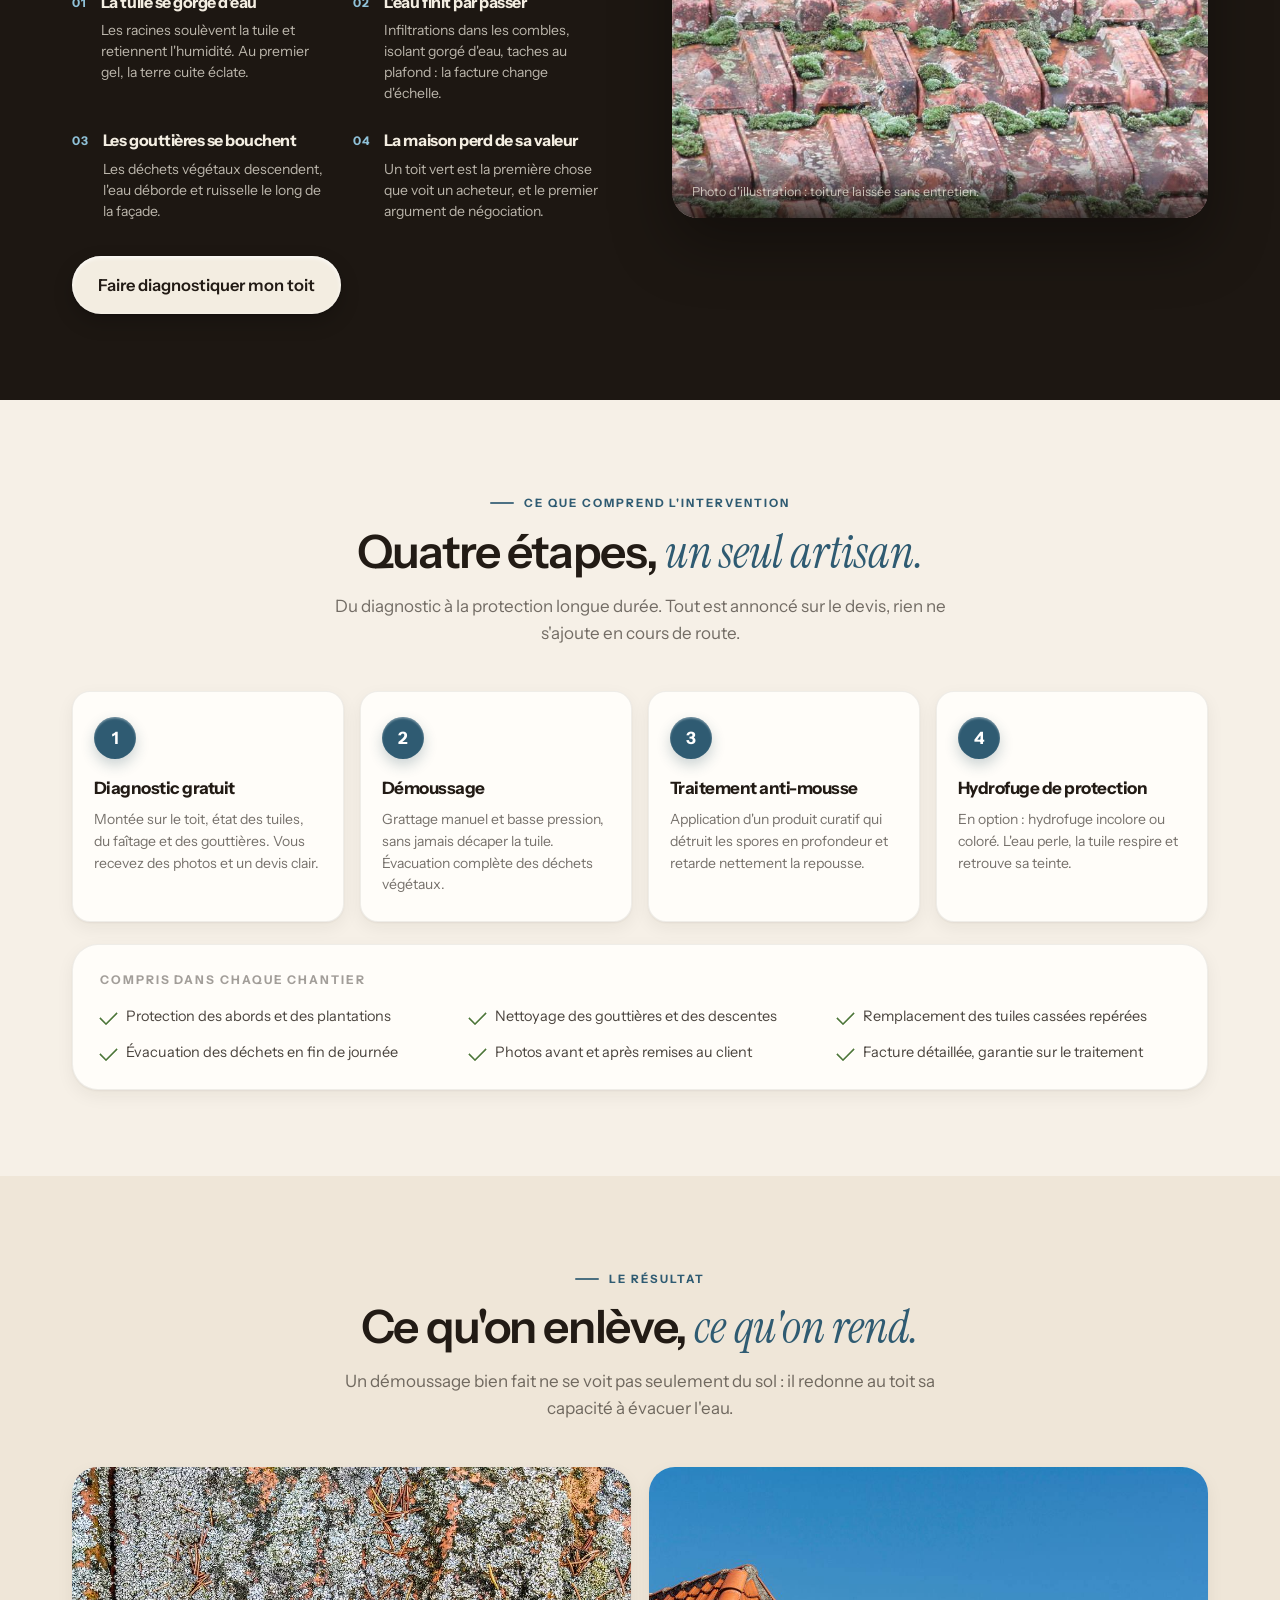
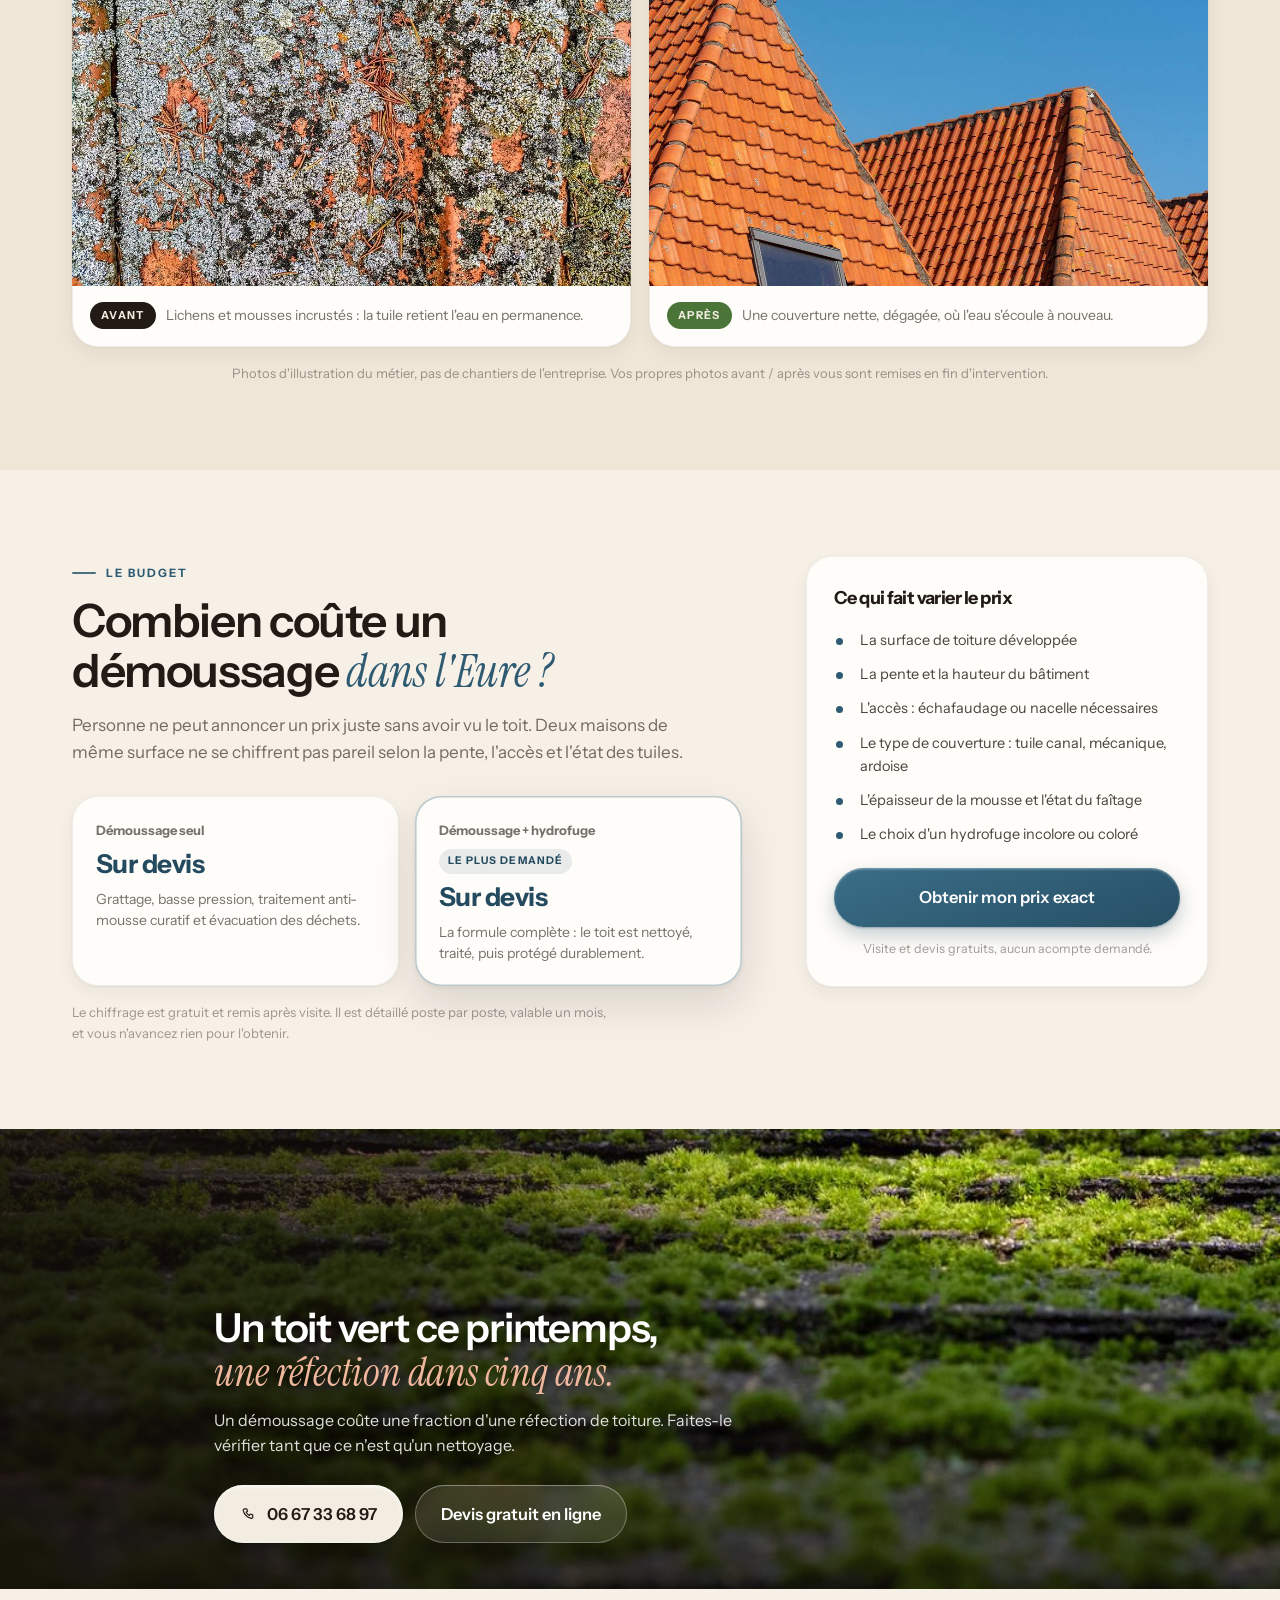
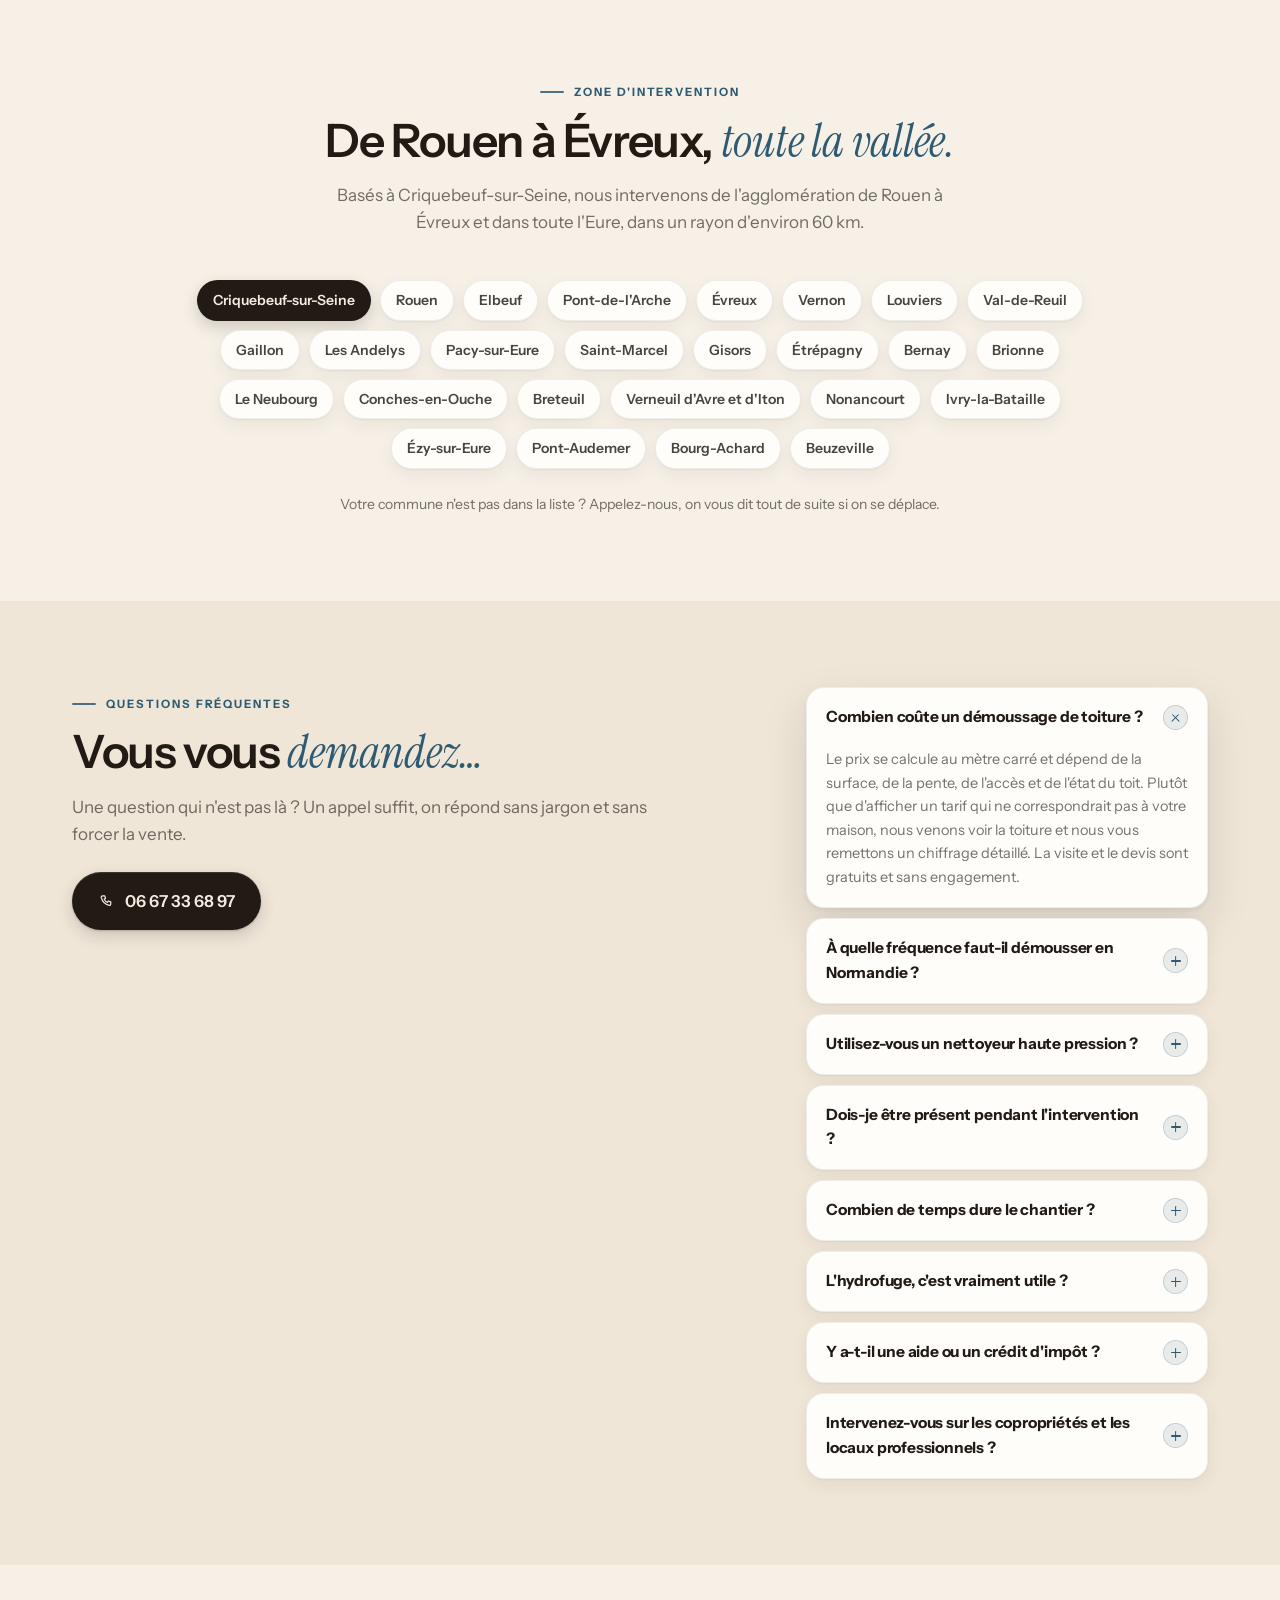
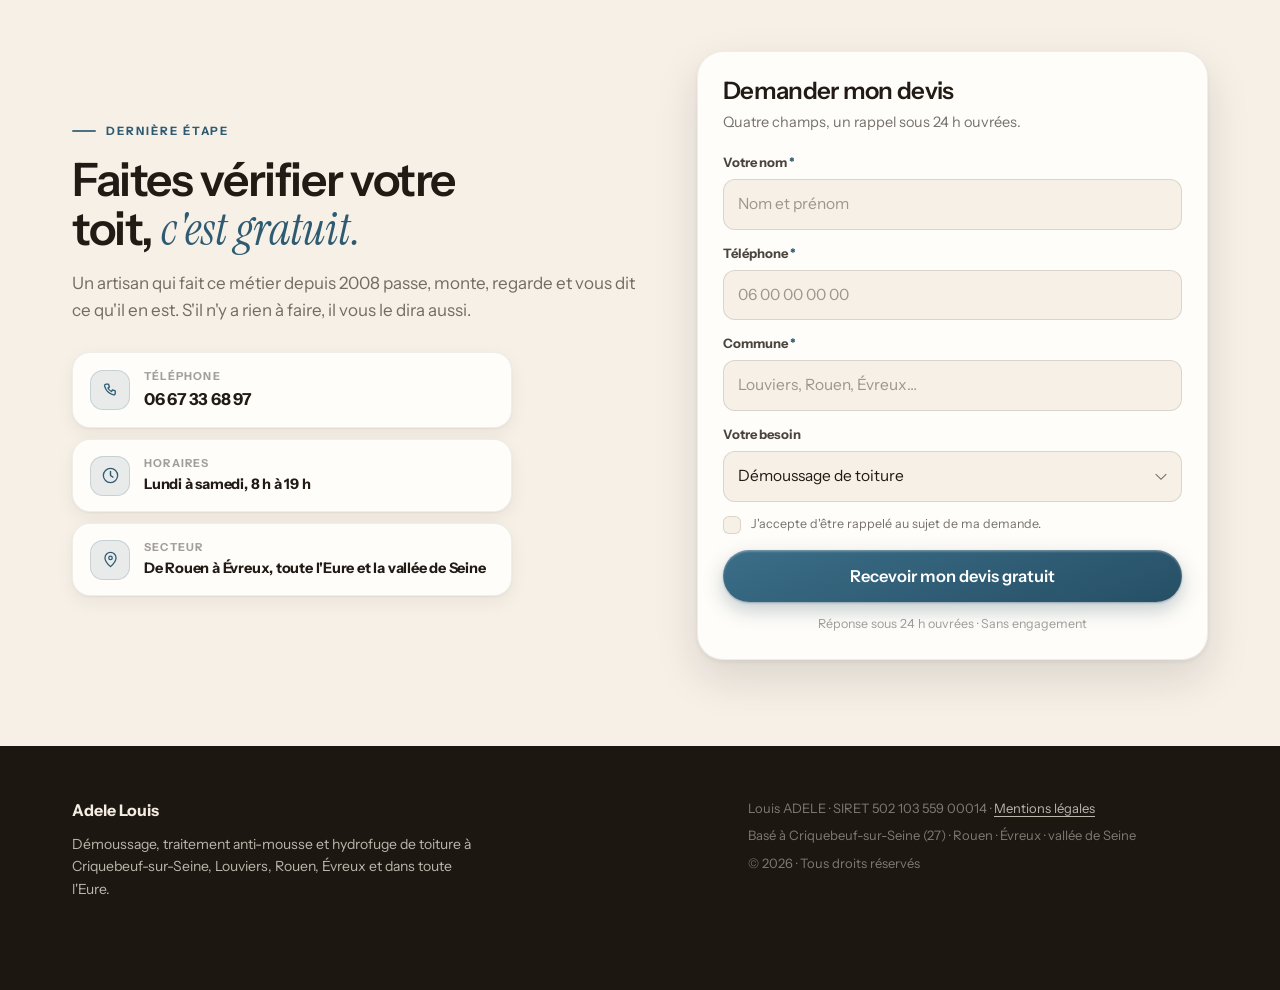
==== commit a098c5e1: "GTM activé (GTM-T5NTVL9B) via le chargeur existant + noscript Co-Authored-By: Claude Fable 5 <norepl" ====
--- a/index.html
+++ b/index.html
@@ -68,9 +68,13 @@
 window.ADS_CONVERSION_APPEL = 'AW-18401220120/Rq2CCKC4vuUcEJisscZE';  /* « Appel depuis le site » */
 </script>
 <script async src="https://www.googletagmanager.com/gtag/js?id=AW-18401220120"></script>
-<!-- GTM optionnel (désactivé tant que l'ID est un placeholder) -->
+<!-- GTM : conteneur adelelouis-toiture.fr. Il se charge APRÈS le default
+     Consent Mode ci-dessus, donc tout tag ajouté dans GTM respecte le consentement.
+     ⚠️ NE PAS créer de balise de conversion Google Ads dans ce conteneur : les
+     conversions partent déjà en direct via gtag (doublon = double comptage).
+     Le dataLayer expose generate_lead, phone_call et form_start pour GA4. -->
 <script>
-window.GTM_ID = 'GTM-XXXXXXX';
+window.GTM_ID = 'GTM-T5NTVL9B';
 (function(w,d,s,l,i){if(i.indexOf('XXXX')!==-1)return;w[l]=w[l]||[];w[l].push({'gtm.start':new Date().getTime(),event:'gtm.js'});
 var f=d.getElementsByTagName(s)[0],j=d.createElement(s),dl=l!='dataLayer'?'&l='+l:'';j.async=true;
 j.src='https://www.googletagmanager.com/gtm.js?id='+i+dl;f.parentNode.insertBefore(j,f);})(window,document,'script','dataLayer',window.GTM_ID);
@@ -141,6 +145,10 @@
 </script>
 </head>
 <body>
+<!-- Google Tag Manager (noscript) -->
+<noscript><iframe src="https://www.googletagmanager.com/ns.html?id=GTM-T5NTVL9B"
+height="0" width="0" style="display:none;visibility:hidden"></iframe></noscript>
+<!-- End Google Tag Manager (noscript) -->
 
 <!-- ================= HEADER ================= -->
 <header class="topbar">
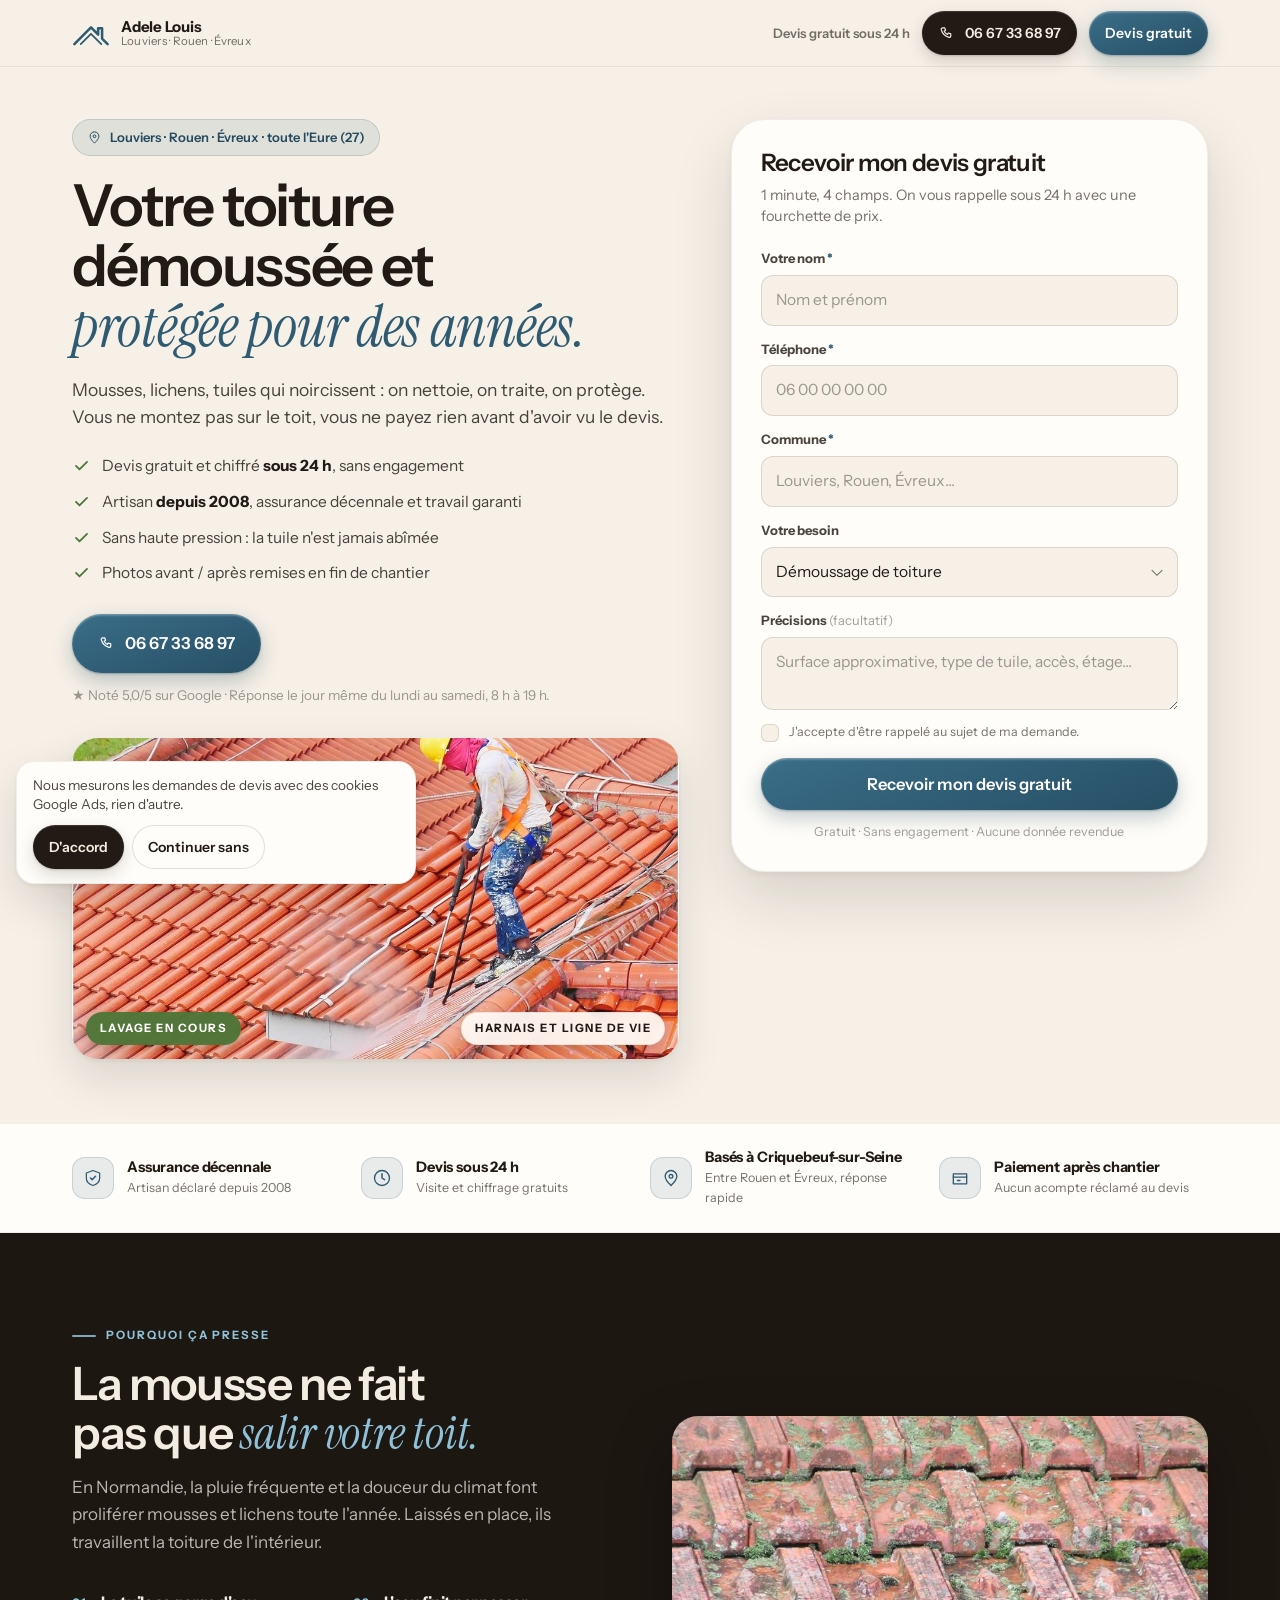
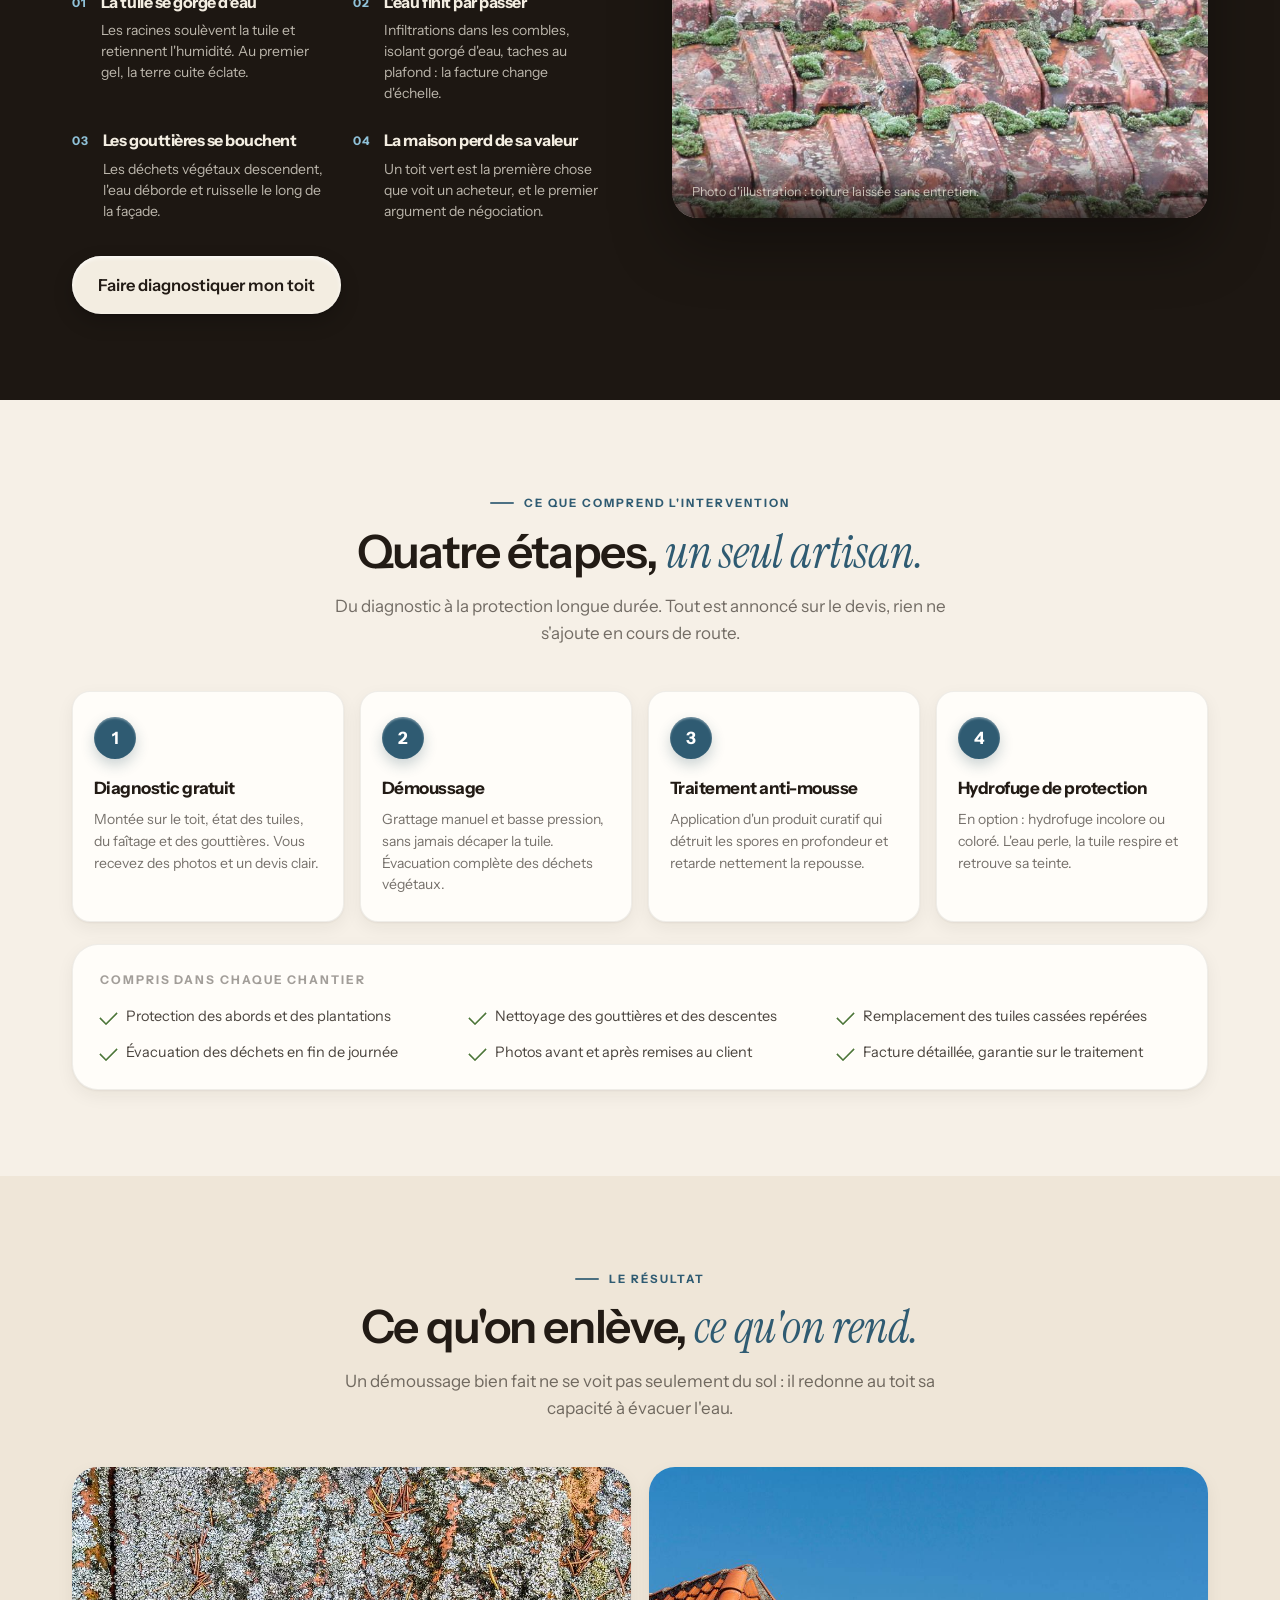
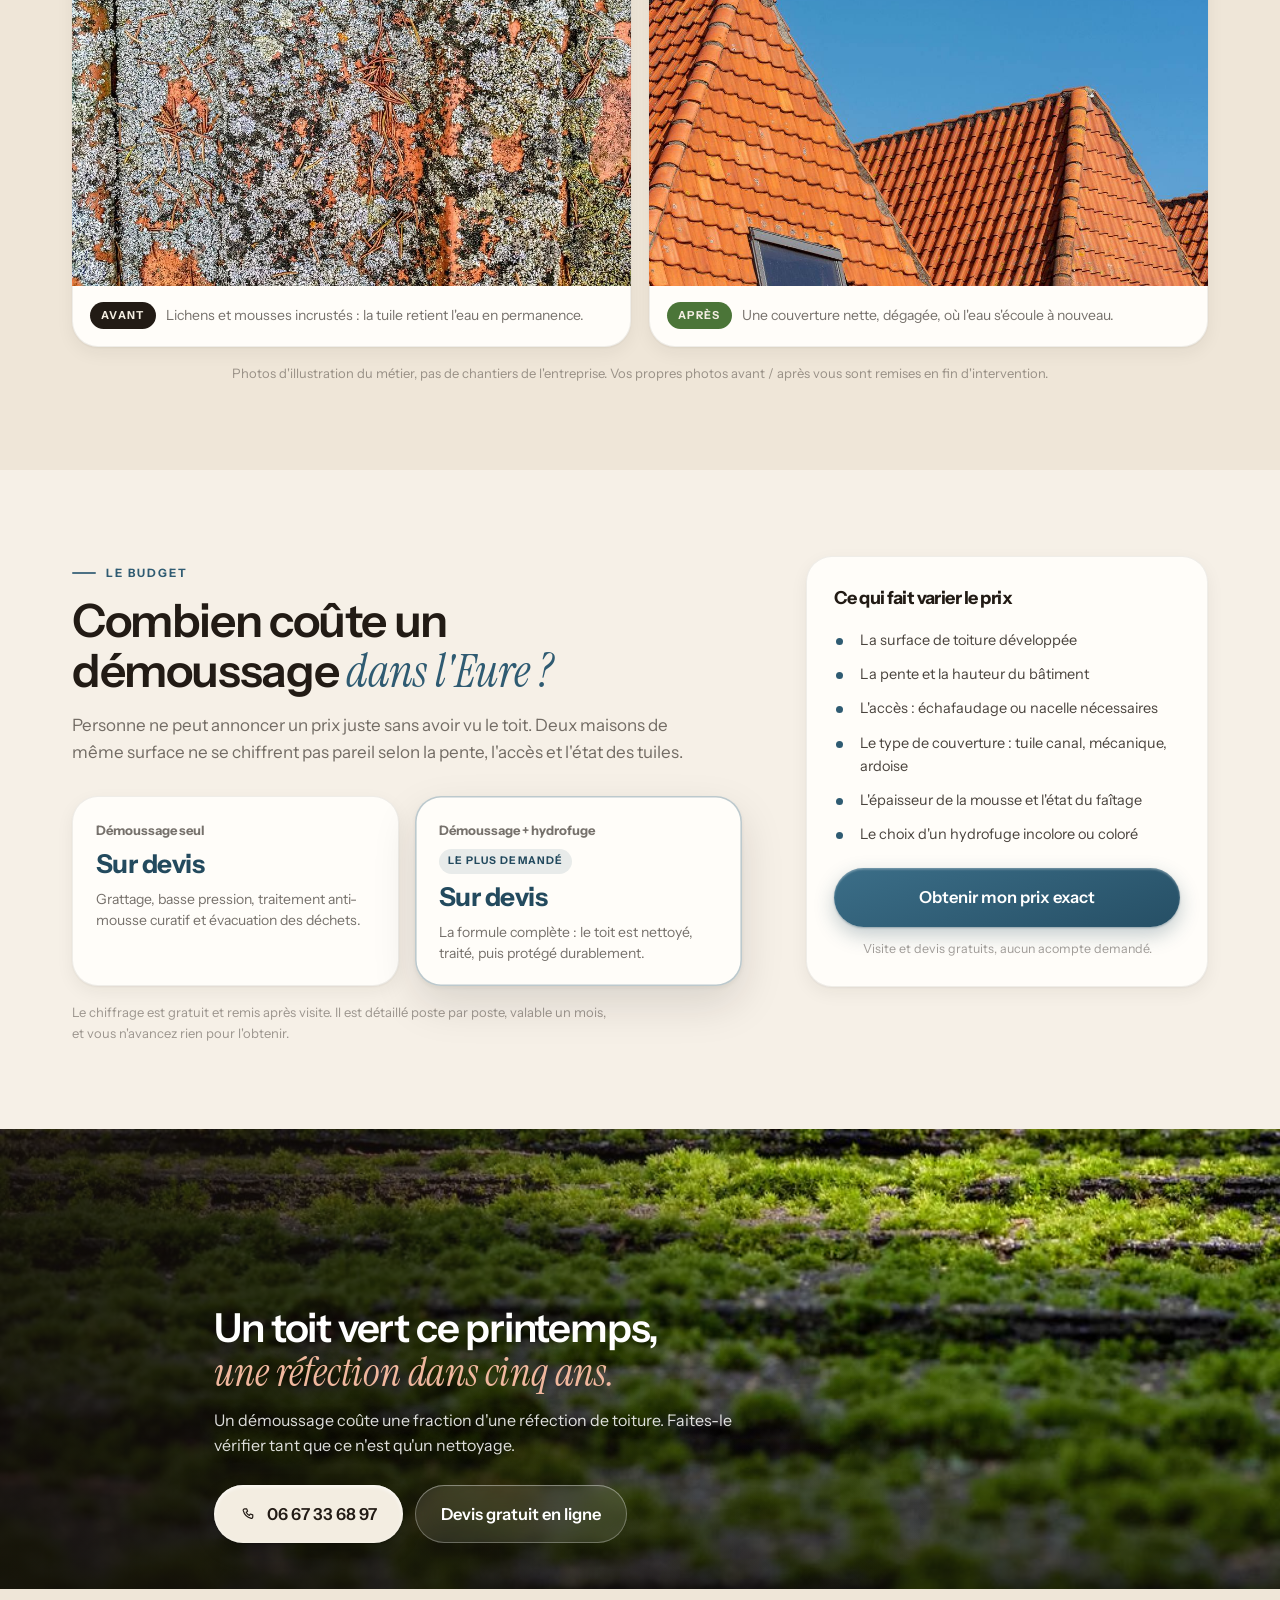
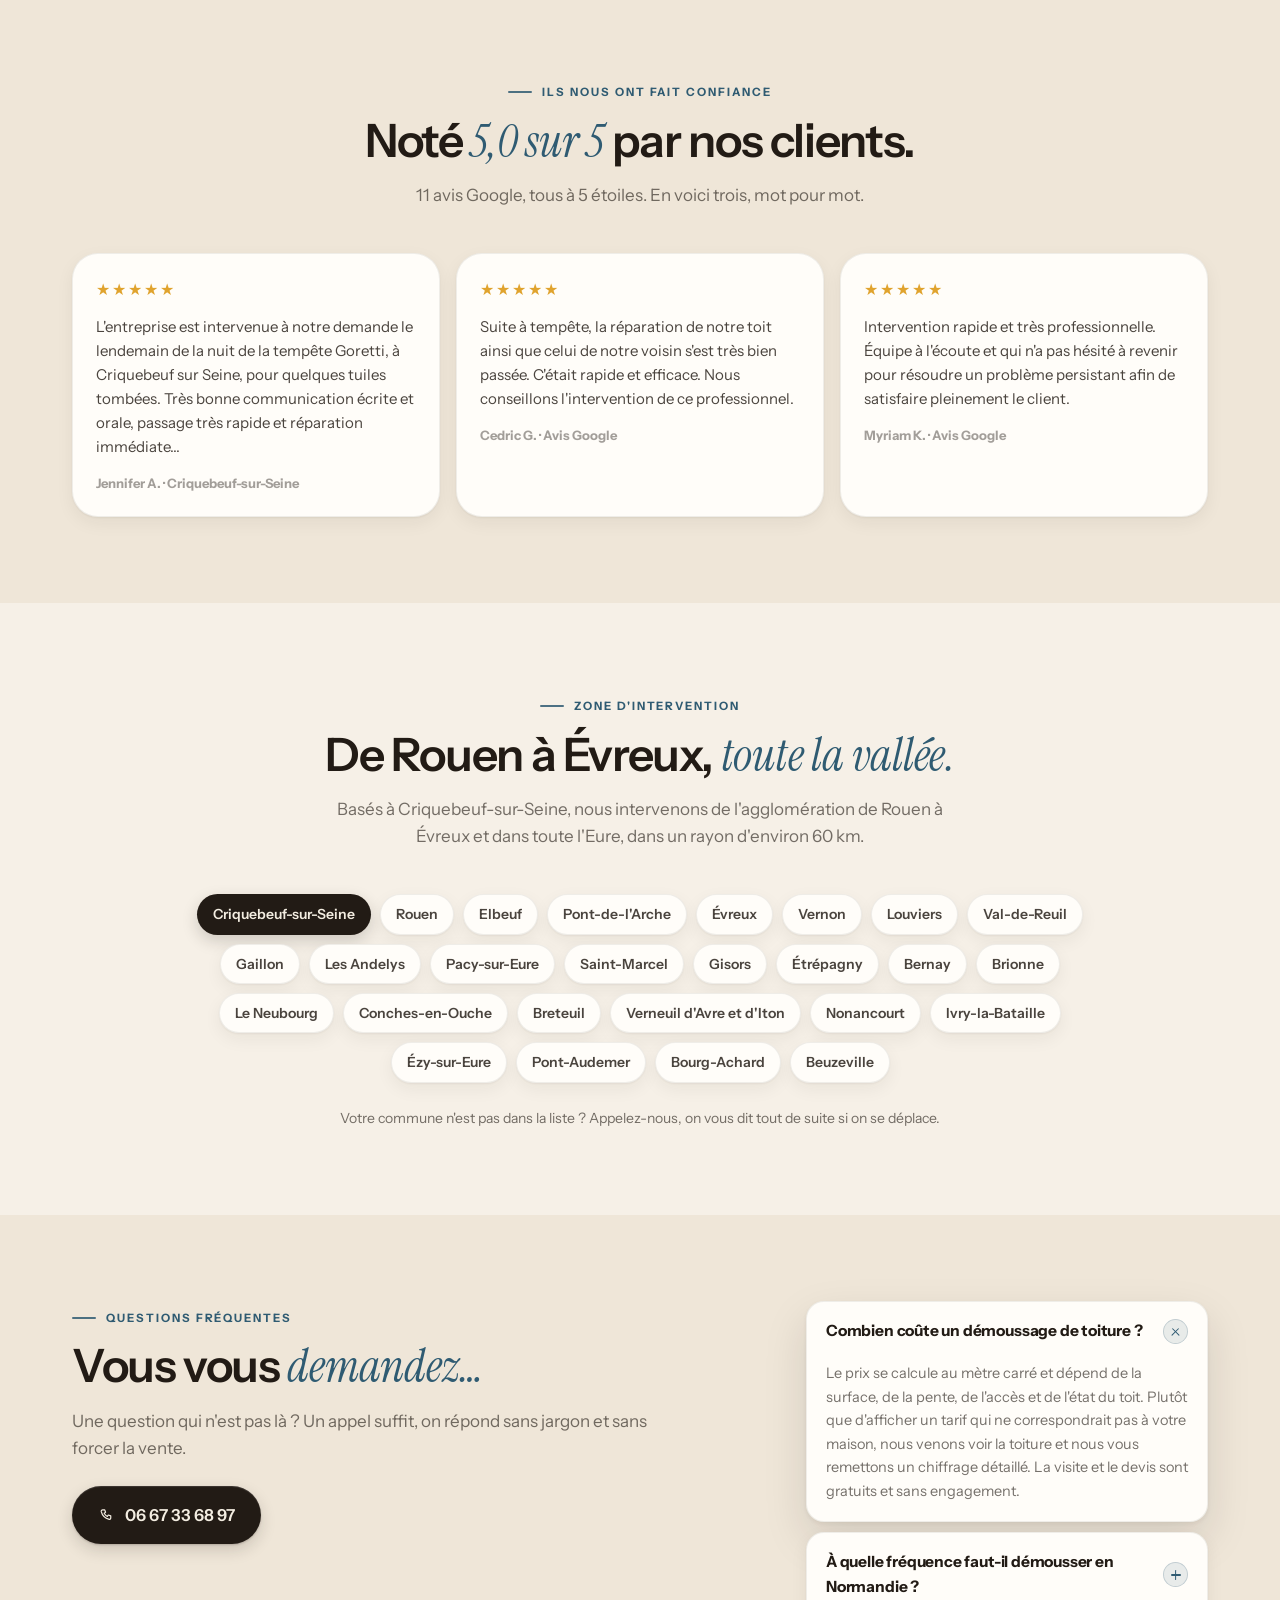
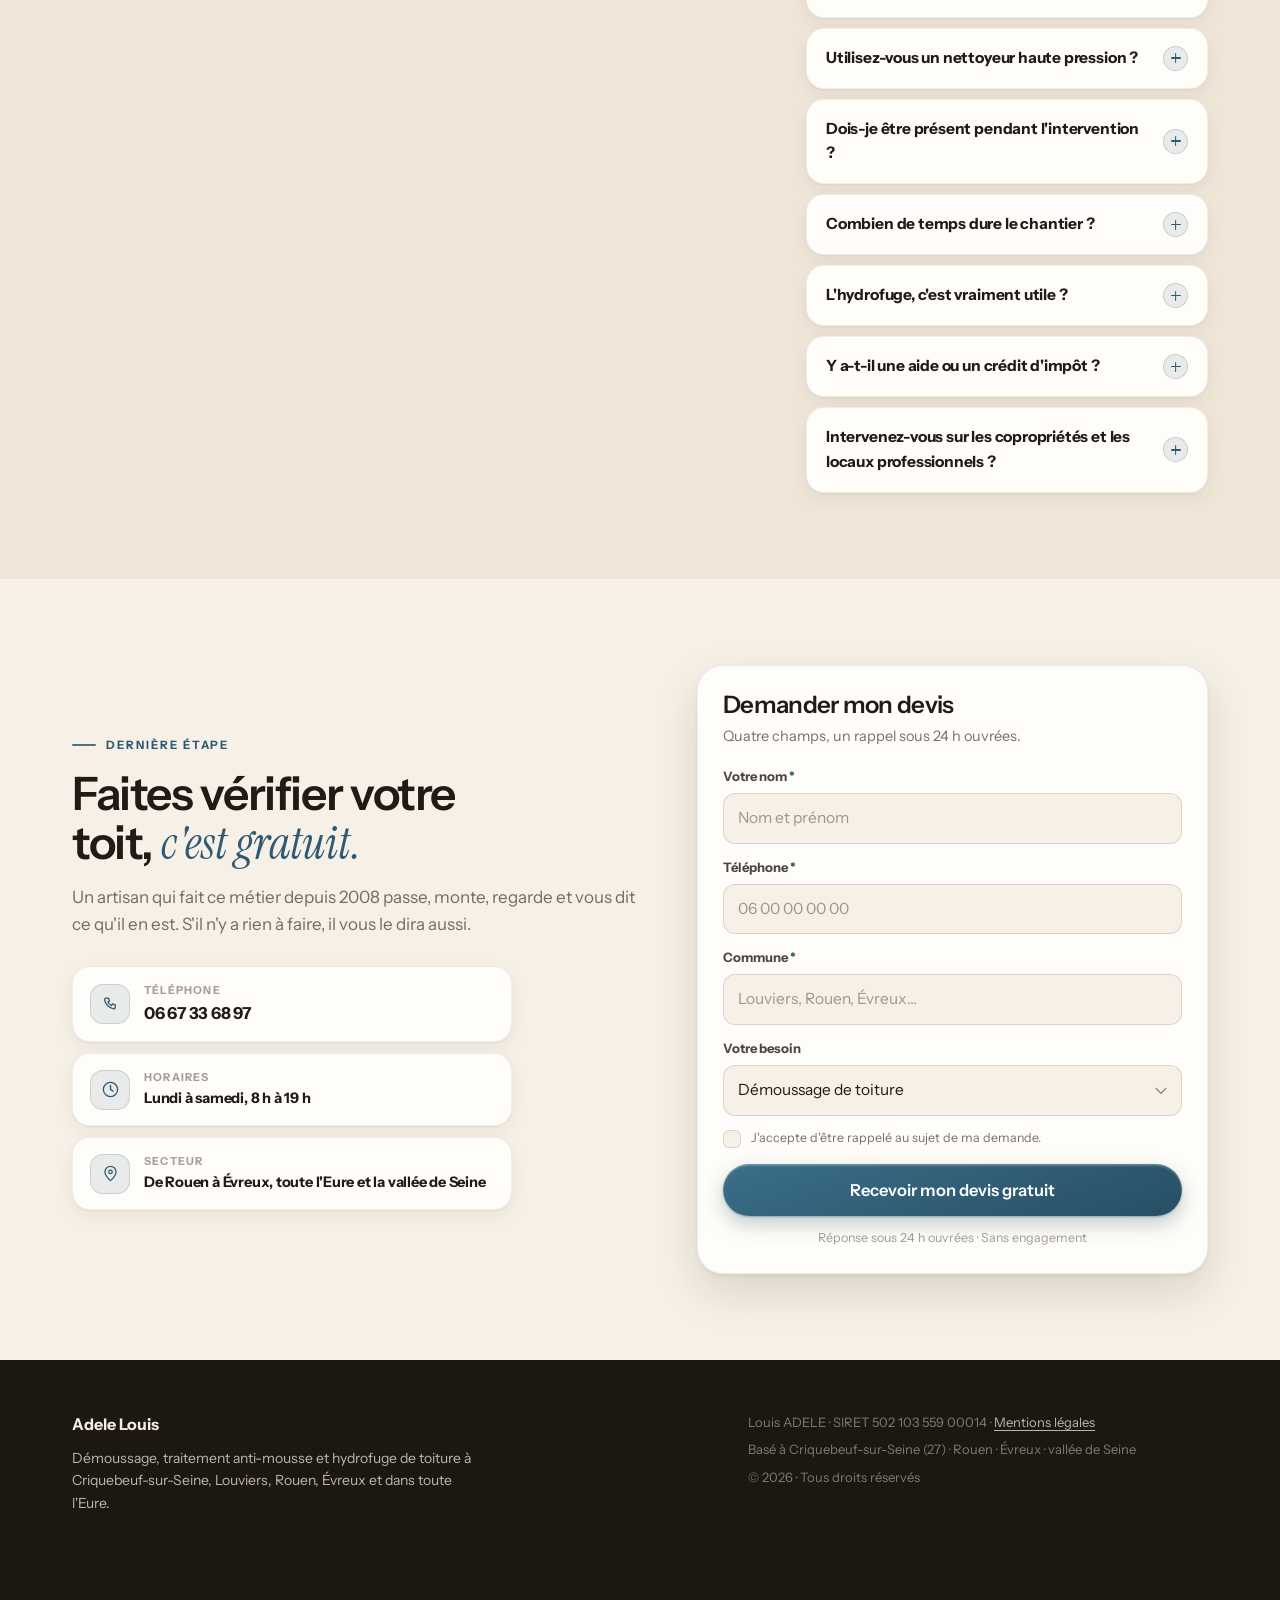
==== commit 7ce32aca: "Avis Google réels (5,0/5, 11 avis) : section révélée, note au hero, aggregateRating Co-Authored-By: " ====
--- a/index.html
+++ b/index.html
@@ -42,7 +42,7 @@
 <link rel="preconnect" href="https://fonts.googleapis.com" />
 <link rel="preconnect" href="https://fonts.gstatic.com" crossorigin />
 <link rel="stylesheet" href="https://fonts.googleapis.com/css2?family=Instrument+Sans:wght@400;500;600;700&family=Instrument+Serif:ital@1&display=swap" />
-<link rel="stylesheet" href="assets/styles.css?v=4" />
+<link rel="stylesheet" href="assets/styles.css?v=5" />
 
 <!-- Google Ads : Consent Mode v2 (défaut refusé, RGPD/CNIL) PUIS gtag.
      url_passthrough préserve le gclid même sans cookies ; le bandeau de
@@ -90,6 +90,7 @@
   "telephone": "+33667336897",
   "image": "https://adelelouis-toiture.fr/assets/img/artisan-lavage-toiture.jpg",
   "foundingDate": "2008-01-09",
+  "aggregateRating": {"@type":"AggregateRating","ratingValue":"5.0","bestRating":"5","reviewCount":"11"},
   "priceRange": "€€",
   "currenciesAccepted": "EUR",
   "paymentAccepted": "Chèque, Virement, Carte bancaire, Espèces",
@@ -197,7 +198,7 @@
           06 67 33 68 97
         </a>
       </div>
-      <p class="hero-micro">Réponse le jour même du lundi au samedi, 8 h à 19 h.</p>
+      <p class="hero-micro">★ Noté 5,0/5 sur Google · Réponse le jour même du lundi au samedi, 8 h à 19 h.</p>
 
       <figure class="hero-proof">
         <img src="assets/img/artisan-lavage-toiture.jpg" width="1024" height="770" alt="Artisan harnaché nettoyant une toiture en tuiles à la lance basse pression" fetchpriority="high" />
@@ -405,16 +406,17 @@
      (texte exact + prénom + commune), puis ajoutez aggregateRating au schema.
      Tant que la section n'est pas remplie, laissez-la masquée : c'est le cas
      par défaut grâce à hidden ci-dessous. -->
-<section class="section section-raise" id="avis" hidden>
+<section class="section section-raise" id="avis">
   <div class="wrap">
     <div class="sec-head center">
       <span class="eyebrow">Ils nous ont fait confiance</span>
-      <h2 class="h2">Ce que disent <em>nos clients.</em></h2>
+      <h2 class="h2">Noté <em>5,0 sur 5</em> par nos clients.</h2>
+      <p class="lead center">11 avis Google, tous à 5 étoiles. En voici trois, mot pour mot.</p>
     </div>
     <div class="reviews">
-      <figure class="review"><div class="stars" aria-label="5 étoiles sur 5">★★★★★</div><blockquote>[ Avis Google n° 1 à coller mot pour mot ]</blockquote><figcaption>[ Prénom ] · [ Commune ]</figcaption></figure>
-      <figure class="review"><div class="stars" aria-label="5 étoiles sur 5">★★★★★</div><blockquote>[ Avis Google n° 2 à coller mot pour mot ]</blockquote><figcaption>[ Prénom ] · [ Commune ]</figcaption></figure>
-      <figure class="review"><div class="stars" aria-label="5 étoiles sur 5">★★★★★</div><blockquote>[ Avis Google n° 3 à coller mot pour mot ]</blockquote><figcaption>[ Prénom ] · [ Commune ]</figcaption></figure>
+      <figure class="review"><div class="stars" aria-label="5 étoiles sur 5">★★★★★</div><blockquote>L'entreprise est intervenue à notre demande le lendemain de la nuit de la tempête Goretti, à Criquebeuf sur Seine, pour quelques tuiles tombées. Très bonne communication écrite et orale, passage très rapide et réparation immédiate…</blockquote><figcaption>Jennifer A. · Criquebeuf-sur-Seine</figcaption></figure>
+      <figure class="review"><div class="stars" aria-label="5 étoiles sur 5">★★★★★</div><blockquote>Suite à tempête, la réparation de notre toit ainsi que celui de notre voisin s'est très bien passée. C'était rapide et efficace. Nous conseillons l'intervention de ce professionnel.</blockquote><figcaption>Cedric G. · Avis Google</figcaption></figure>
+      <figure class="review"><div class="stars" aria-label="5 étoiles sur 5">★★★★★</div><blockquote>Intervention rapide et très professionnelle. Équipe à l'écoute et qui n'a pas hésité à revenir pour résoudre un problème persistant afin de satisfaire pleinement le client.</blockquote><figcaption>Myriam K. · Avis Google</figcaption></figure>
     </div>
   </div>
 </section>
--- a/assets/styles.css
+++ b/assets/styles.css
@@ -467,3 +467,10 @@
 @media (max-width:760px){
   .consent-bar{left:10px;right:10px;max-width:none;bottom:78px}
 }
+
+/* Mobile : les 2 tags de la photo hero ne peuvent plus se chevaucher
+   (le droit passe en haut de l'image, tailles réduites) */
+@media (max-width:760px){
+  .tag{font-size:10.5px;padding:6px 11px;letter-spacing:.1em}
+  .tag-right{bottom:auto;top:12px}
+}
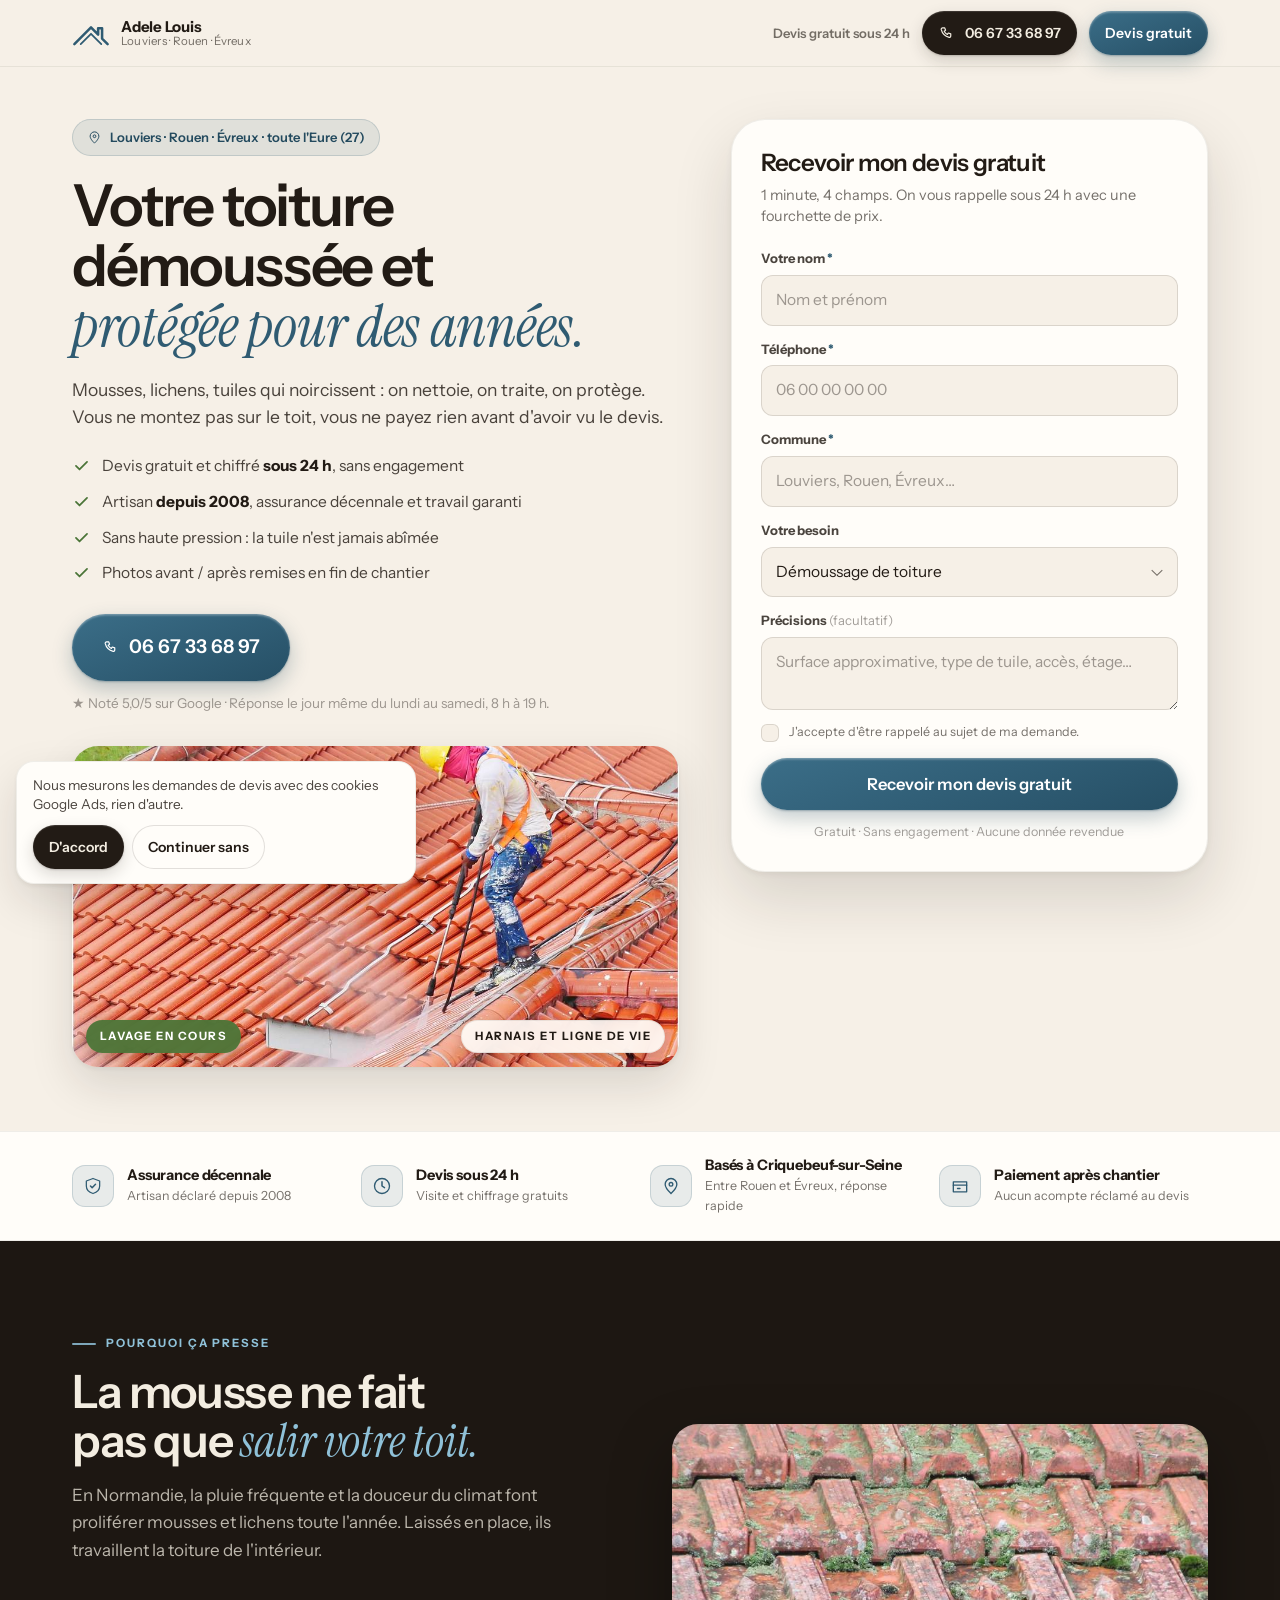
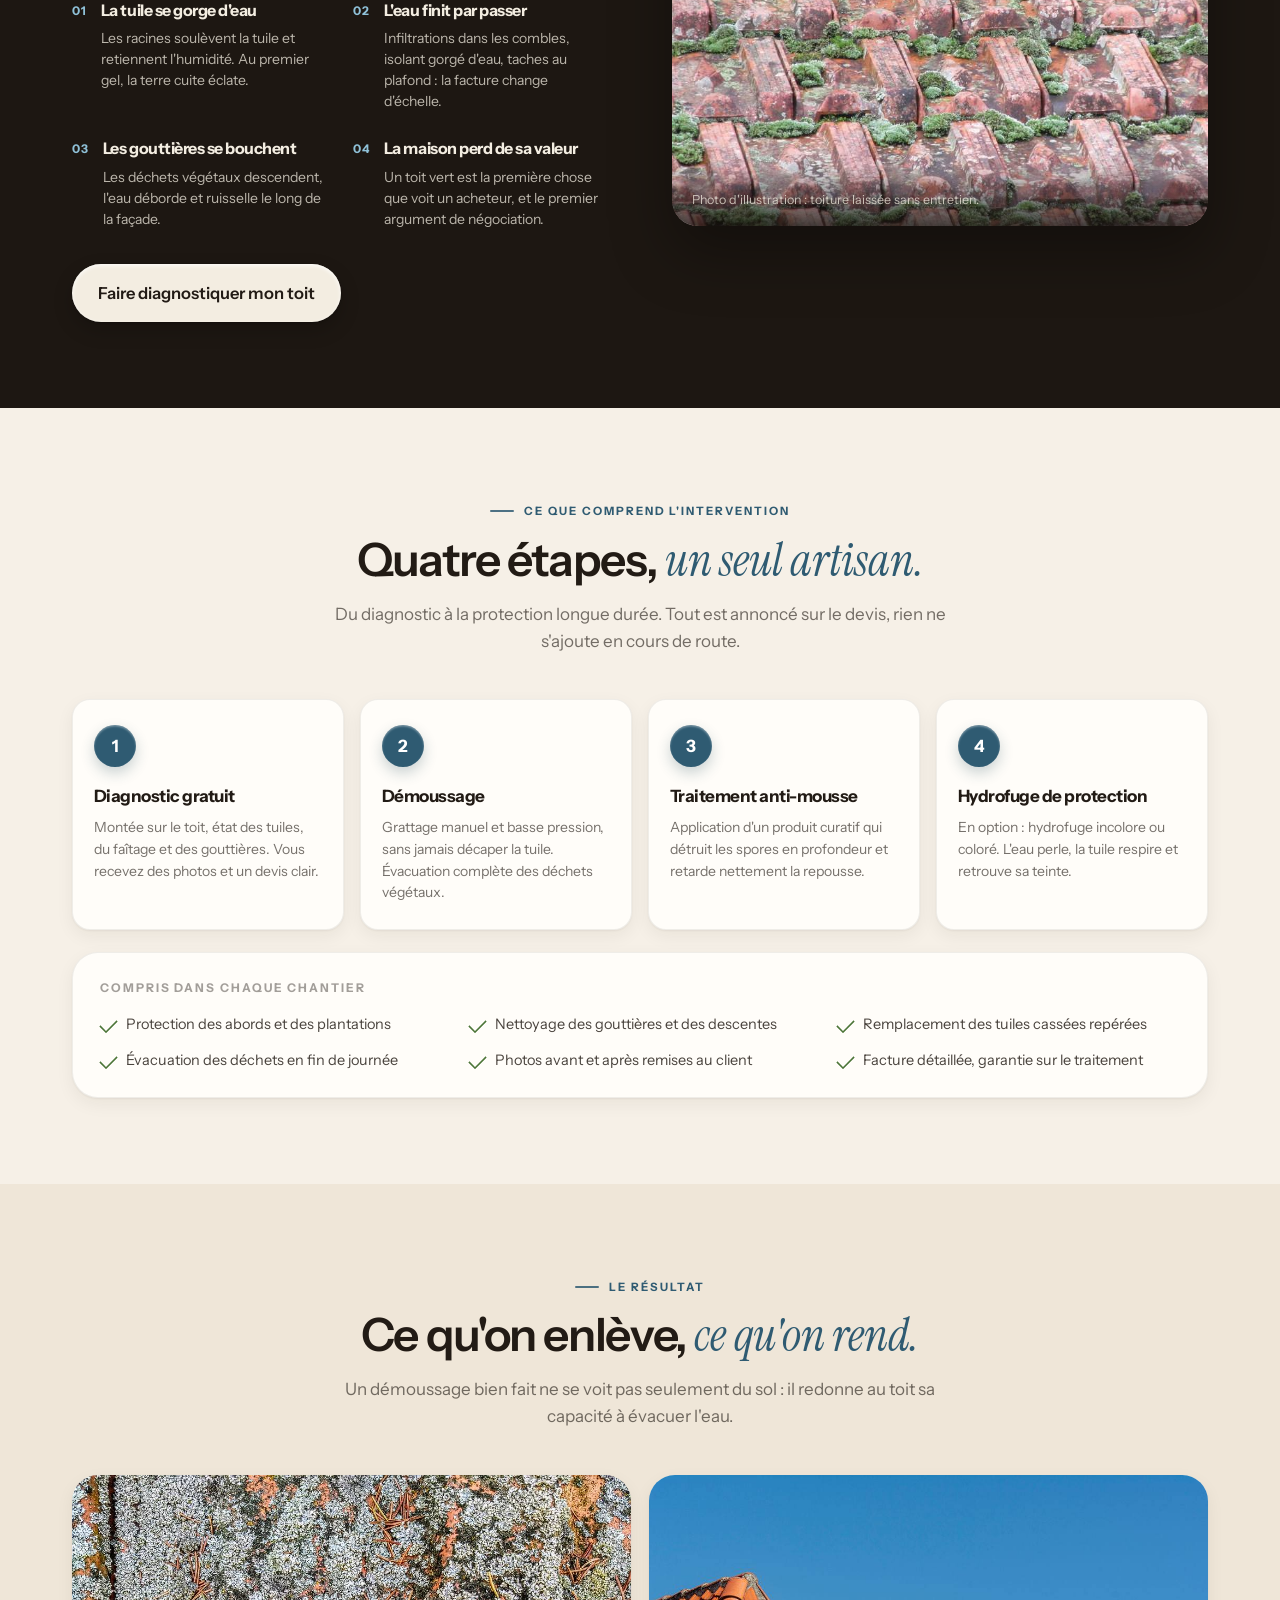
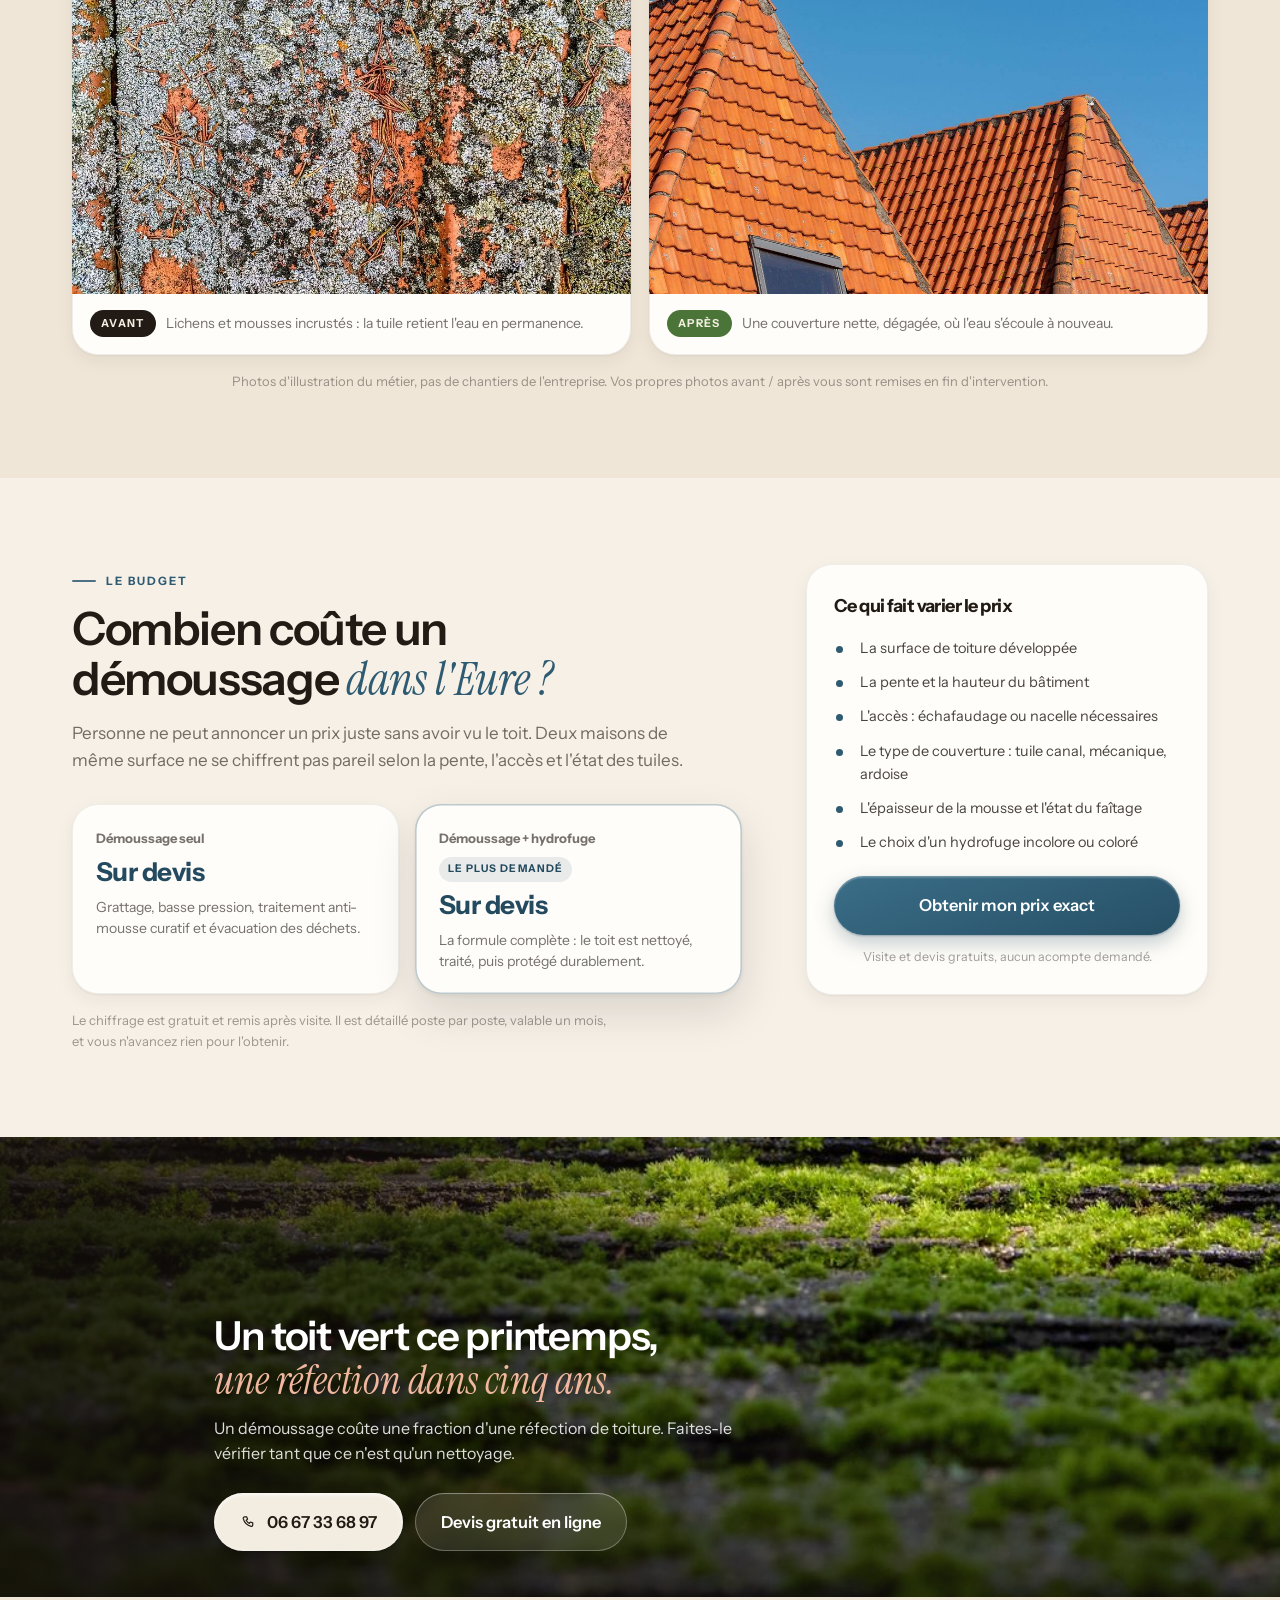
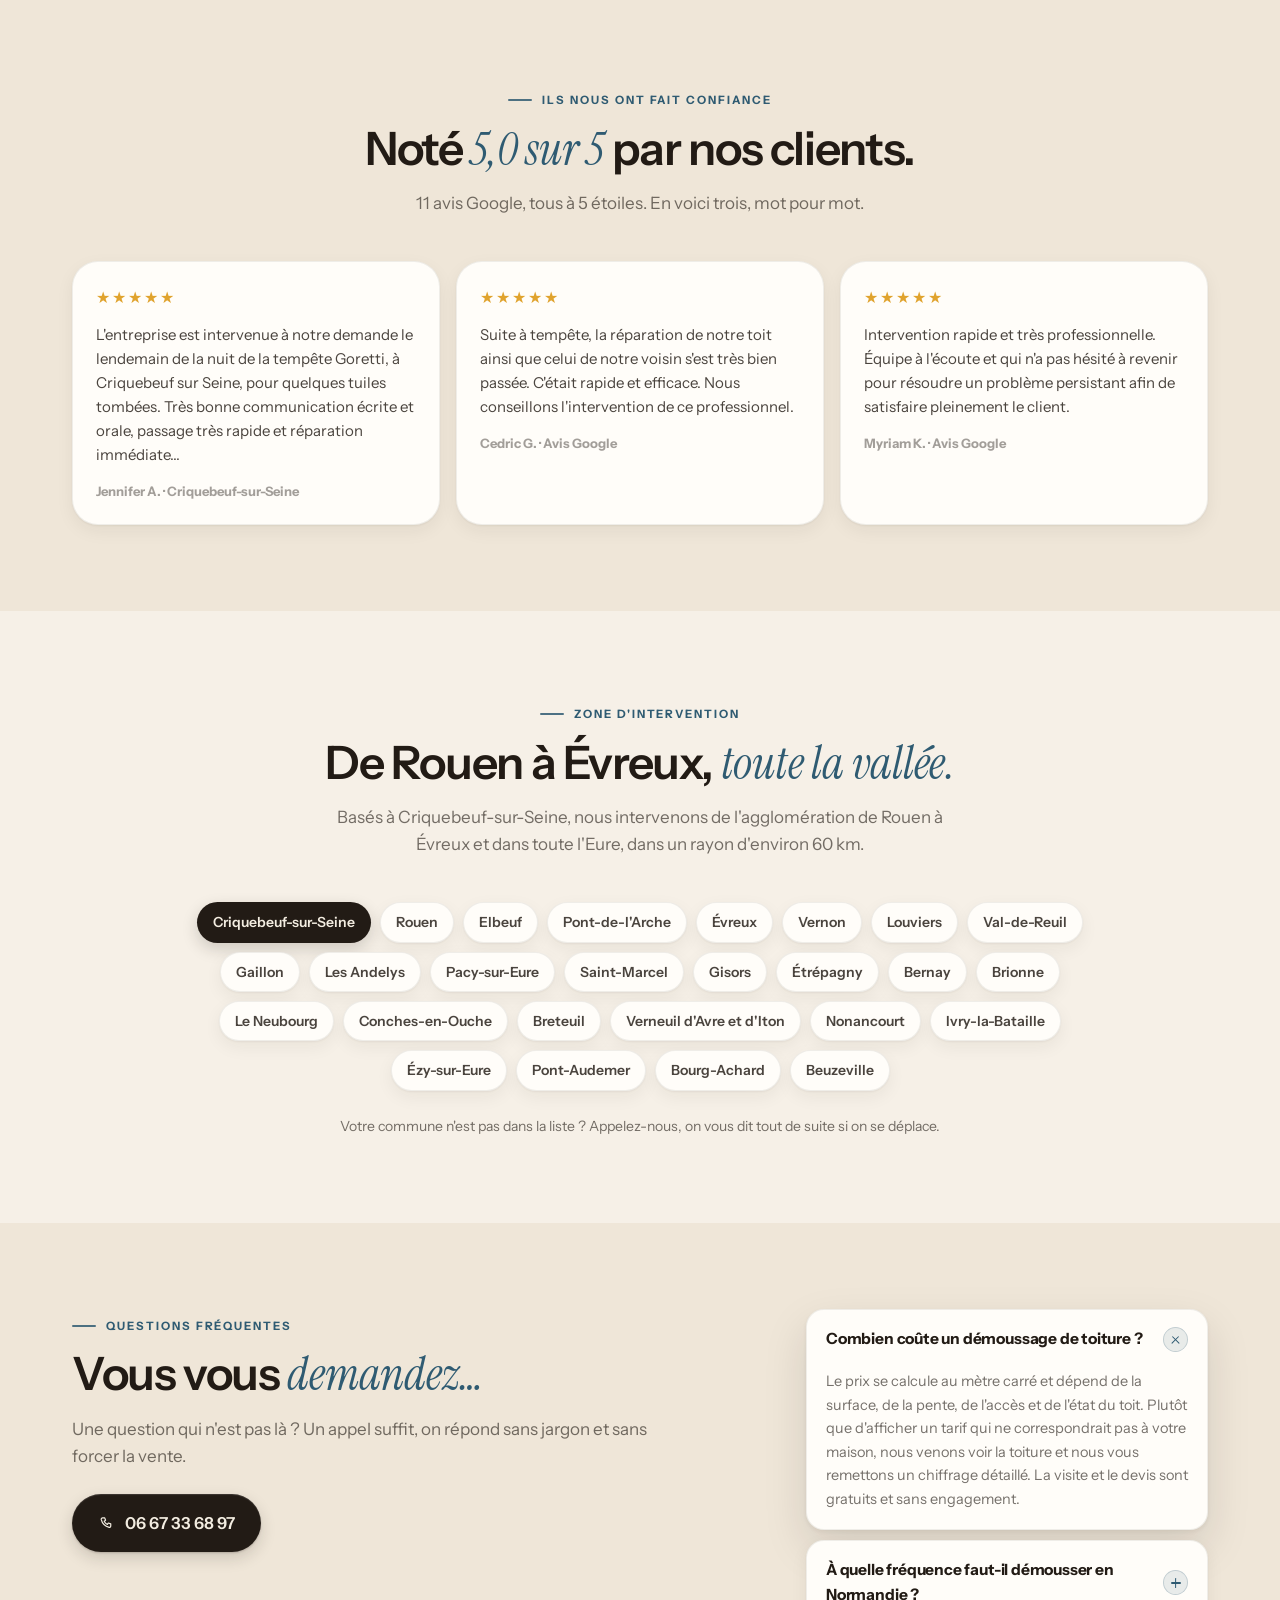
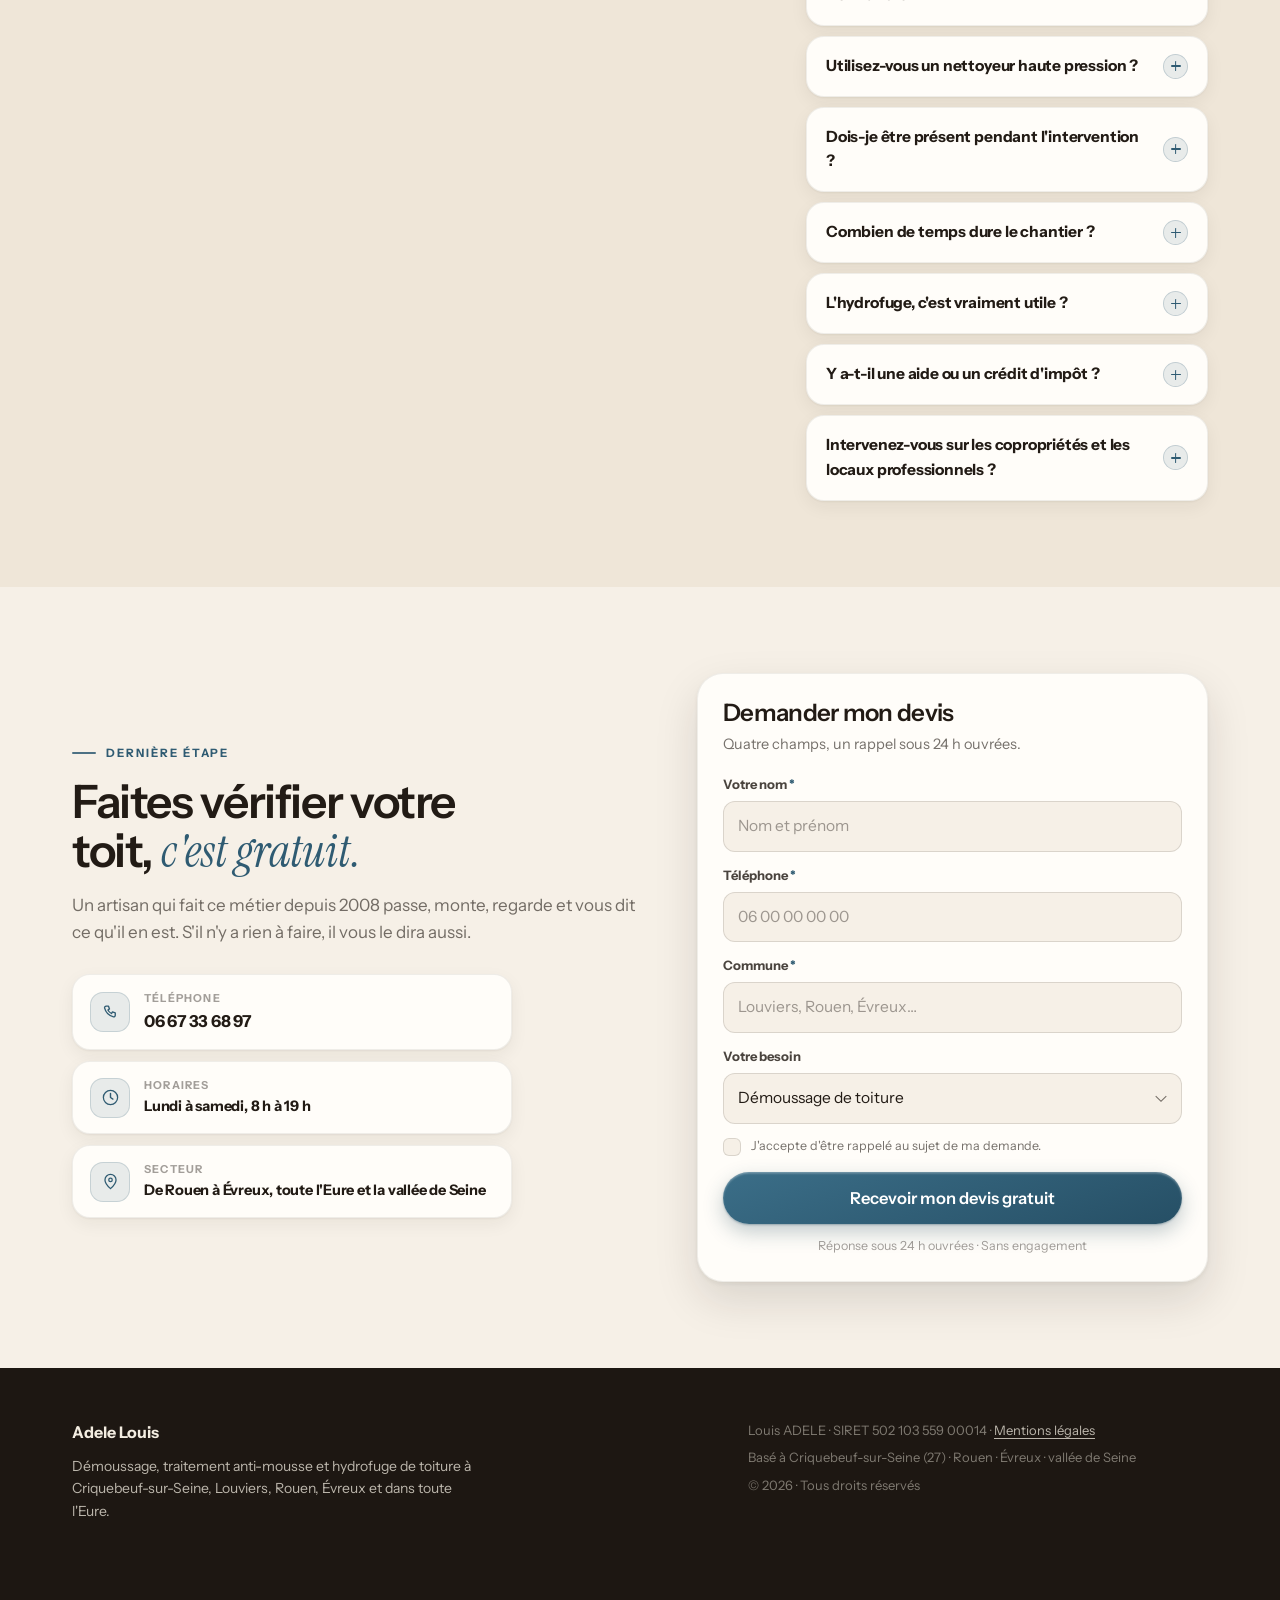
==== commit 3b7484ae: "Numéro en évidence : affiché dans la barre mobile fixe, plus gros au hero Co-Authored-By: Claude Fab" ====
--- a/index.html
+++ b/index.html
@@ -42,7 +42,7 @@
 <link rel="preconnect" href="https://fonts.googleapis.com" />
 <link rel="preconnect" href="https://fonts.gstatic.com" crossorigin />
 <link rel="stylesheet" href="https://fonts.googleapis.com/css2?family=Instrument+Sans:wght@400;500;600;700&family=Instrument+Serif:ital@1&display=swap" />
-<link rel="stylesheet" href="assets/styles.css?v=5" />
+<link rel="stylesheet" href="assets/styles.css?v=6" />
 
 <!-- Google Ads : Consent Mode v2 (défaut refusé, RGPD/CNIL) PUIS gtag.
      url_passthrough préserve le gclid même sans cookies ; le bandeau de
@@ -545,7 +545,7 @@
 
 <!-- Barre d'action mobile -->
 <div class="callbar">
-  <a href="tel:+33667336897" class="call js-tel"><svg viewBox="0 0 24 24" fill="none"><path d="M6.5 4h3l1.2 3.5-2 1.3a11 11 0 0 0 4.5 4.5l1.3-2 3.5 1.2v3a2 2 0 0 1-2.2 2A15.5 15.5 0 0 1 4.5 6.2 2 2 0 0 1 6.5 4Z" stroke="currentColor" stroke-width="1.8" stroke-linejoin="round"/></svg>Appeler</a>
+  <a href="tel:+33667336897" class="call js-tel" aria-label="Appeler le 06 67 33 68 97"><svg viewBox="0 0 24 24" fill="none"><path d="M6.5 4h3l1.2 3.5-2 1.3a11 11 0 0 0 4.5 4.5l1.3-2 3.5 1.2v3a2 2 0 0 1-2.2 2A15.5 15.5 0 0 1 4.5 6.2 2 2 0 0 1 6.5 4Z" stroke="currentColor" stroke-width="1.8" stroke-linejoin="round"/></svg>06 67 33 68 97</a>
   <a href="#devis" class="quote">Devis gratuit</a>
 </div>
 
--- a/assets/styles.css
+++ b/assets/styles.css
@@ -474,3 +474,11 @@
   .tag{font-size:10.5px;padding:6px 11px;letter-spacing:.1em}
   .tag-right{bottom:auto;top:12px}
 }
+
+/* ---------- Numéro mis en évidence (demande client) ---------- */
+.hero-cta .js-tel{font-size:19px;padding:18px 30px}
+.callbar .call{flex:1.25;font-variant-numeric:tabular-nums;white-space:nowrap}
+@media (max-width:400px){
+  .callbar .call{font-size:14.5px;gap:6px;padding:15px 10px}
+  .callbar .quote{font-size:14.5px;padding:15px 10px}
+}
